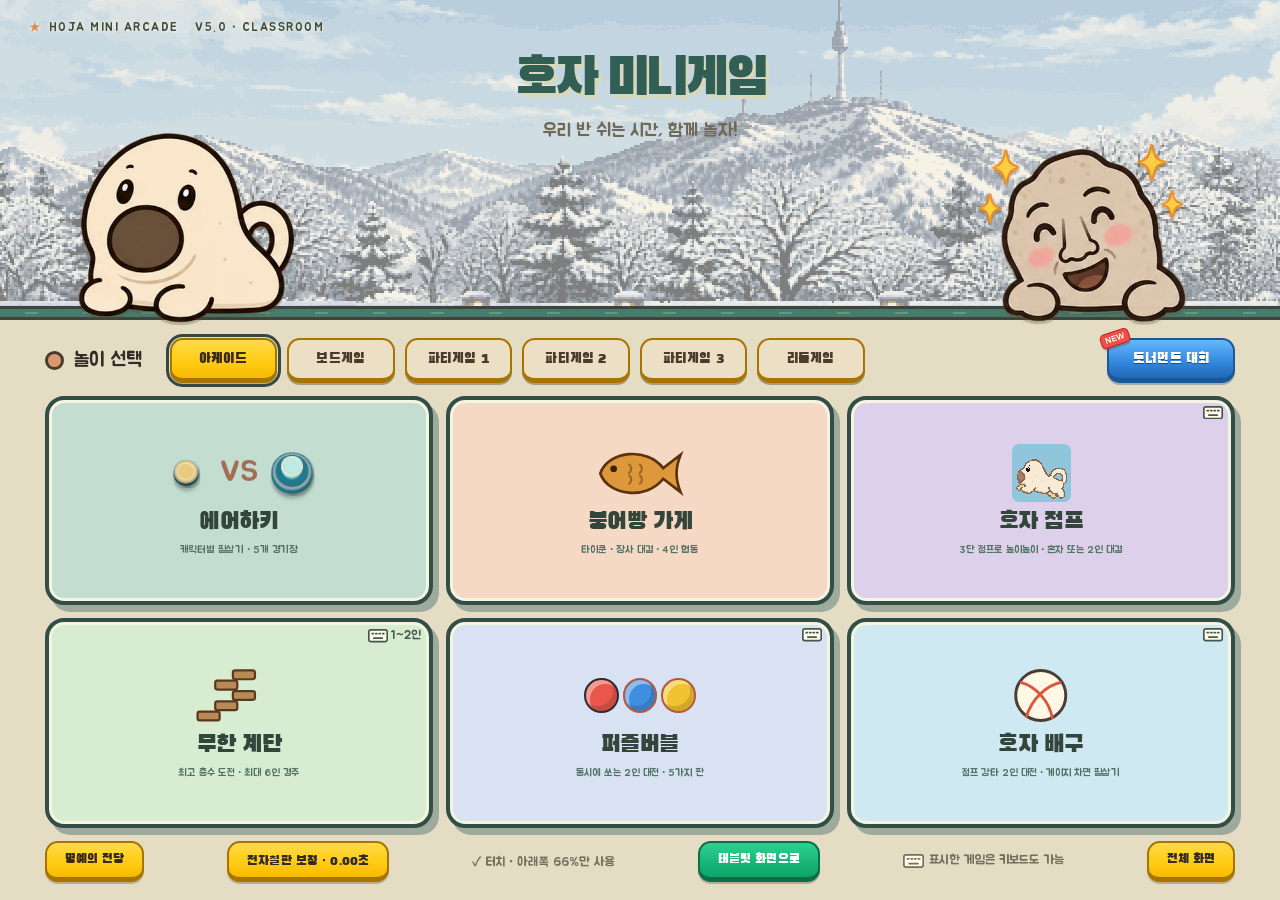
==== index.html @ 38be2bdf "build(hockey): regenerate published page" ====
<!doctype html>
<html lang="ko">
<head>
<meta charset="utf-8">
<meta name="viewport" content="width=device-width,initial-scale=1,maximum-scale=1,user-scalable=no">
<meta name="theme-color" content="#f9f2de">
<link rel="manifest" href="manifest.webmanifest">
<link rel="apple-touch-icon" href="icon-180.png">
<meta name="apple-mobile-web-app-capable" content="yes">
<meta name="mobile-web-app-capable" content="yes">
<meta name="apple-mobile-web-app-title" content="호자 미니게임">
<title>호자 미니게임 V5.0</title>
<style>:root{
  --ink:#342c28;--paper:#f9f2de;--deep:#224b4c;--mint:#c1dfce;--moss:#4d8674;
  --yellow:#f5c365;--coral:#e6a083;--line:#433b33;--shadow:#a9a18c;
  color-scheme:light; font-family:"Malgun Gothic","Apple SD Gothic Neo","Noto Sans KR",system-ui,sans-serif;
}
*{box-sizing:border-box}
html,body{margin:0;width:100%;height:100%;overflow:hidden;background:#efe7d1;color:var(--ink)}
input,select,textarea{font:inherit}
button{font:inherit;cursor:pointer;-webkit-tap-highlight-color:transparent}
button:focus-visible{outline:4px solid #e79d4e;outline-offset:3px}
button:disabled{cursor:default;opacity:.6}
[hidden]{display:none!important}
#app{width:100%;height:100%;height:100dvh;min-height:300px;position:relative;overflow:hidden;isolation:isolate;
 background-color:var(--paper);
 background-image:radial-gradient(circle at 18px 18px,rgba(111,99,78,.055) 1.1px,transparent 1.8px);
 background-size:38px 38px;
}
.screen{width:100%;height:100%;display:flex;flex-direction:column;overflow:hidden}
/* No actionable control may be placed above the 66% bottom interaction zone. */
.display-zone{height:34%;flex:0 0 34%;min-height:0;overflow:hidden;position:relative}
.touch-zone{height:66%;flex:1 1 66%;min-height:0;position:relative;display:flex;flex-direction:column}
.topline{position:absolute;left:2.3%;top:6%;font-weight:900;letter-spacing:.13em;font-size:clamp(11px,.9vw,17px);color:#6b7967}
.topline .star{color:#d88b57;margin-right:6px}
.menu-headline{position:absolute;left:50%;top:15%;transform:translateX(-50%);text-align:center;width:62%;z-index:2}
.menu-headline h1{font-size:clamp(30px,4.1vw,82px);margin:0;letter-spacing:-.07em;line-height:1.3;color:#315f56;text-shadow:3px 4px 0 #d7d8b9;font-weight:1000;white-space:nowrap}
.menu-headline p{font-size:clamp(12px,1.4vw,26px);margin:.35em 0 0;color:#716956;font-weight:800}
.menu-mascot{position:absolute;bottom:-9%;height:80%;width:auto;max-width:25%;object-fit:contain;pointer-events:none;filter:drop-shadow(0 5px 0 #d5c6a5)}
.menu-mascot.left{left:5%}.menu-mascot.right{right:5%}
.ribbon{height:clamp(10px,1.55vh,22px);flex:none;background:#477b6d;border-top:3px solid #3e4539;border-bottom:3px solid #3e4539;position:relative}
.ribbon:before{content:"";position:absolute;inset:3px 0;background:repeating-linear-gradient(90deg,transparent 0 25px,#d5ddbe 25px 38px,transparent 38px 58px);opacity:.25}
.menu-content{flex:1;min-height:0;padding:clamp(8px,2vh,25px) clamp(18px,3.5vw,66px) clamp(12px,2vh,24px);display:flex;flex-direction:column;gap:clamp(8px,1.4vh,20px);background:#e5dcc4}
.menu-title{font-size:clamp(16px,1.55vw,29px);font-weight:950;display:flex;align-items:center;gap:10px;flex:none}
.menu-title:before{content:"";width:clamp(9px,1vw,18px);height:clamp(9px,1vw,18px);border-radius:50%;background:#dc976d;border:3px solid #463c32}
.game-grid{display:grid;grid-template-columns:1.7fr repeat(3,1fr);gap:clamp(10px,1vw,22px);flex:1;min-height:0}
.game-card{border:4px solid var(--line);border-radius:clamp(13px,1.5vw,24px);background:#f8f0d8;box-shadow:5px 6px 0 #c7bca5;min-width:0;min-height:0;display:flex;flex-direction:column;align-items:center;justify-content:center;gap:clamp(5px,1.2vh,16px);padding:clamp(7px,1.6vh,20px);color:#4b4437}
.game-card.main{background:#c3ded0;box-shadow:6px 8px 0 #a3b5a4;transition:transform .15s}
.game-card.main:active{transform:translate(3px,3px);box-shadow:3px 5px 0 #a3b5a4}
.game-icon{font-size:clamp(36px,4vw,77px);line-height:1}
.game-name{font-size:clamp(17px,2vw,38px);font-weight:1000;letter-spacing:-.055em}
.game-desc{font-size:clamp(11px,1.1vw,22px);font-weight:750;text-align:center;color:#527466}
.soon{font-size:clamp(10px,.86vw,16px);font-weight:900;border:2px solid #aaa18b;border-radius:40px;padding:4px 10px;color:#8a826d}
.menu-foot{flex:none;display:flex;align-items:center;justify-content:space-between;gap:16px;font-size:clamp(11px,1vw,18px);font-weight:800;color:#766f5d}
.screen-game{background:#f5edda}
.game-header{background:#f8f0dd;border-bottom:4px solid var(--line);display:grid;grid-template-columns:minmax(0,1fr) minmax(230px, .92fr) minmax(0,1fr);align-items:center;gap:2%;padding:1.8vh 4% 1vh;}
.team{display:flex;align-items:center;gap:clamp(8px,1vw,20px);height:100%;min-width:0}
.team.right{flex-direction:row-reverse}
.avatar-wrap{height:100%;max-height:29vh;aspect-ratio:1;flex:none;display:grid;place-items:center;min-width:0;align-self:end;position:relative;}
.avatar-wrap img{height:100%;max-width:100%;object-fit:contain;filter:drop-shadow(0 3px 0 #bfae95);transition:transform .16s ease}
.team.react .avatar-wrap img{animation:pop .46s ease-in-out 2}
.team.sad .avatar-wrap img{animation:dip .48s ease-in-out 2}
@keyframes pop{0%,100%{transform:translateY(0) scale(1)}45%{transform:translateY(-7%) scale(1.065)}}
@keyframes dip{0%,100%{transform:translateY(0)}50%{transform:translateY(5%)}}
.team-text{display:flex;flex-direction:column;gap:clamp(3px,.5vh,9px);min-width:0}
.team.right .team-text{text-align:right}
.team-label{font-size:clamp(10px,1.2vw,24px);font-weight:950;color:#766b54}
.team-name{font-size:clamp(21px,2.5vw,48px);font-weight:1000;line-height:1.15;letter-spacing:-.06em;white-space:nowrap}
.team.left .team-name{color:#438476}.team.right .team-name{color:#bf735d}
.emotion-note{font-size:clamp(12px,1.2vw,23px);font-weight:950;min-height:1.3em;color:#77695a}
.score-center{align-self:center;display:flex;flex-direction:column;align-items:center;justify-content:center;gap:clamp(3px,.6vh,12px);min-width:0}
.score-caption{font-size:clamp(10px,1vw,19px);font-weight:950;color:#8b7e65;letter-spacing:.12em}
.score-box{display:flex;align-items:center;justify-content:center;gap:clamp(8px,1vw,19px);width:100%}
.score-digit{background:#344943;color:#fff9dd;border:3px solid #342c27;border-radius:clamp(10px,1vw,18px);font-size:clamp(37px,5.2vw,94px);font-weight:1000;line-height:1.2;min-width:1.28em;text-align:center;box-shadow:4px 5px 0 #cabda6;font-variant-numeric:tabular-nums}
.score-divider{font-weight:1000;color:#ad9d84;font-size:clamp(22px,3vw,50px)}
.game-time{font-weight:1000;color:#6a5e50;font-size:clamp(14px,1.8vw,31px);font-variant-numeric:tabular-nums}
.game-time.warning{color:#b85240}
.play-section{background:#d8d8bc;padding:clamp(8px,1.2vh,17px) 0 clamp(8px,1.3vh,18px);gap:clamp(7px,1.2vh,15px)}
.rink-available{flex:1;min-height:0;display:flex;align-items:center;justify-content:center;position:relative;overflow:hidden}
.rink-frame{position:relative;border:clamp(4px,.45vw,8px) solid #392e2a;border-radius:clamp(17px,2vw,38px);box-shadow:0 9px 0 #969577,0 13px 0 #4d5145;overflow:hidden;background:#f2eedc;flex:none}
.rink-frame canvas{width:100%;height:100%;display:block;touch-action:none;user-select:none;-webkit-user-select:none;cursor:crosshair}
.board-overlay{position:absolute;inset:0;pointer-events:none;display:flex;flex-direction:column;align-items:center;justify-content:center;text-align:center;background:rgba(36,50,45,.66);color:#fffbe7;padding:10px}
.overlay-title{font-size:clamp(23px,3.5vw,67px);font-weight:1000;letter-spacing:-.05em;text-shadow:3px 4px 0 #233a32}
.overlay-detail{font-size:clamp(13px,1.65vw,31px);font-weight:850;margin-top:6px}
.bottom-controls{width:100%;flex:none;min-height:clamp(58px,8.4vh,101px);display:flex;align-items:center;justify-content:center;gap:clamp(8px,1vw,20px);padding:0 2.3%;}
.control{min-height:clamp(48px,7.4vh,84px);min-width:clamp(95px,10vw,210px);border:3px solid var(--line);border-radius:clamp(10px,1.1vw,19px);background:#fbf4df;color:#44372f;font-size:clamp(15px,1.4vw,27px);font-weight:1000;box-shadow:3px 4px 0 #b9ae93;padding:0 clamp(10px,1.4vw,28px);white-space:nowrap}
.control:active{transform:translate(2px,3px);box-shadow:1px 1px 0 #b9ae93}
.control.primary{background:#f1c46e}
.control.soft{background:#c4dfd0}
.control.sounds{min-width:clamp(48px,5vw,86px);padding:0 10px}
.tip{text-align:center;position:absolute;bottom:1%;left:50%;transform:translateX(-50%);width:100%;font-size:clamp(9px,.9vw,17px);font-weight:750;color:#827a67;pointer-events:none}
@media (max-width:920px){
 .menu-headline h1{font-size:clamp(24px,4.2vw,46px)}
 .team-name{font-size:clamp(16px,2.3vw,24px)}
 .game-header{grid-template-columns:minmax(0,1fr) minmax(140px,.95fr) minmax(0,1fr);gap:1%;padding-left:2%;padding-right:2%}
 .game-time{font-size:14px}.score-digit{font-size:clamp(27px,4.4vw,45px)}
 .emotion-note{font-size:12px}.team-label{font-size:10px}
 .control{font-size:clamp(12px,1.5vw,16px);min-width:0;padding:0 10px;min-height:44px}
 .game-grid{gap:7px}.game-icon{font-size:clamp(22px,3.5vw,42px)}.game-name{font-size:clamp(14px,1.8vw,20px)}
}
@media(max-width:650px){.menu-foot{display:none}.game-grid{grid-template-columns:repeat(2,1fr);grid-template-rows:repeat(2,1fr)}.game-card{border-width:2px}.game-card.main{grid-row:span 2}.game-card:last-child{display:none}.game-name{font-size:14px}.game-desc{font-size:10px}.menu-mascot{max-width:28%}.team-text .emotion-note{display:none}.score-caption{display:none}.bottom-controls{gap:5px;padding:0 5px}.control{font-size:11px;min-height:40px;border-width:2px;padding:0 5px}.tip{display:none}}
@media (prefers-reduced-motion:reduce){*{animation:none!important;transition:none!important}}

/* V0.2: actual Kenney CC0 button sprites plus custom tabletop and equipment artwork. */
#app{background-color:#efe7d7;background-image:radial-gradient(circle at 80% 10%,#fdf6e5,#e8dfc6 80%)}
.screen-game{background:#f0e8d5}
.game-header{background:linear-gradient(180deg,#fff6e3,#ecdfc4);border-bottom:5px solid #4b3e35}
.score-digit{background:linear-gradient(160deg,#384e47,#1d302f);border:4px solid #8b765d;box-shadow:inset 0 2px 0 #66746b,0 6px 0 #b6a282}
.rally-meter{display:flex;align-items:center;justify-content:center;gap:14px;border:2px solid #8d7960;background:#e6dcc1;border-radius:100px;padding:3px 12px;min-height:29px;font-size:clamp(12px,1.05vw,20px);font-weight:1000;color:#706050}
.rally-meter strong{color:#a94e38;font-size:1.12em;font-variant-numeric:tabular-nums}
.rink-frame{border:clamp(7px,.7vw,12px) solid #3d322c;background:#577c73;box-shadow:inset 0 0 0 5px #988166,0 7px 0 #a59675,0 14px 0 #4e4840,0 17px 18px #3c463c42}
.play-section{background-color:#cbd0b5;background-image:repeating-linear-gradient(0deg,transparent 0 32px,#f1e8cc18 33px 34px)}
.control{background:#ebdfc6 url('[data-uri]') center / 100% 100% no-repeat;border:0;box-shadow:0 3px 0 #a39b86;color:#352c24;text-shadow:0 1px 0 #fffaed}
.control.primary{background:#efc466 url('[data-uri]') center / 100% 100% no-repeat;color:#3b2918}
.control.soft,.control.sounds{background:#96c4aa url('[data-uri]') center / 100% 100% no-repeat;color:#fef7da;text-shadow:0 2px 0 #305344}
.game-card.main{border-color:#334e46;box-shadow:inset 0 0 0 3px #f4f5e1,7px 8px 0 #9eab9c}
.game-icon.hockey-badge{height:clamp(46px,8vw,136px);display:flex;align-items:center;justify-content:center;gap:clamp(4px,.7vw,16px)}
.hockey-badge img{width:auto;height:85%;object-fit:contain;filter:drop-shadow(0 5px 1px #223c3044)}
.hockey-badge span{font-size:clamp(18px,2.3vw,42px);font-weight:1000;color:#a36e54}
.team .avatar-wrap{background:radial-gradient(ellipse at center,#fff7e8 45%,transparent 70%)}
@media(max-height:650px){.rally-meter{padding:0 8px;min-height:22px;font-size:11px}.score-caption{display:none}.game-header{padding-top:3px;padding-bottom:2px}}

/* HOJA AIR HOCKEY V0.3 — seven-character touch picker. */
.choice-header{background:linear-gradient(180deg,#fff7e6,#e6e0cb);display:grid;grid-template-columns:1fr .8fr 1fr;gap:1%;padding:12px 3% 4px;border-bottom:5px solid #48382e}
.choice-preview{display:flex;align-items:center;gap:clamp(8px,1.6vw,28px);min-width:0;height:100%;}
.choice-preview-right{justify-content:flex-end;text-align:right}
.choice-preview img{height:min(95%,29vh);max-width:48%;object-fit:contain;filter:drop-shadow(3px 5px 0 #c5b6a0)}
.choice-preview div{display:flex;flex-direction:column;min-width:0;gap:6px}
.choice-preview small{font-size:clamp(10px,1.12vw,21px);font-weight:900;color:#766b59}
.choice-preview strong{font-size:clamp(21px,2.8vw,55px);line-height:1.2;white-space:nowrap;letter-spacing:-.045em;color:#3c7768}
.choice-preview-right strong{color:#b66d58}
.choice-versus{display:flex;flex-direction:column;align-items:center;justify-content:center;gap:4px;text-align:center}
.choice-versus span{font-size:clamp(10px,1vw,19px);letter-spacing:.13em;font-weight:900;color:#86755d}
.choice-versus b{font-weight:1000;font-size:clamp(43px,5.6vw,110px);color:#c77b55;text-shadow:5px 6px 0 #e4cc9c;line-height:1}
.choice-versus small{font-size:clamp(12px,1.35vw,26px);font-weight:950}
.choice-body{padding:clamp(6px,1vh,15px) 2.5% clamp(8px,1vh,18px);gap:clamp(5px,.65vh,11px);background:#e7dfc9}
.choice-team-label{flex:0 0 auto;font-size:clamp(13px,1.4vw,29px);font-weight:1000;line-height:1.2}
.choice-team-label.green{color:#317e69}.choice-team-label.coral{color:#b4674e}
.choice-grid{flex:1;min-height:0;display:grid;grid-template-columns:repeat(7,minmax(0,1fr));gap:clamp(5px,.7vw,15px)}
.character-card{display:flex;flex-direction:column;align-items:center;justify-content:space-around;min-width:0;min-height:0;border:3px solid #8c8678;border-radius:clamp(7px,1vw,19px);background:#f9f2df;color:#463b32;box-shadow:2px 3px 0 #c5b9a0;padding:2px 2px 5px;overflow:hidden;transition:background .08s,border-color .08s}
.character-card img{display:block;height:calc(100% - clamp(23px,2.4vw,42px));max-width:100%;object-fit:contain;filter:drop-shadow(0 2px 0 #c3b7a1)}
.character-card span{font-size:clamp(10px,1.08vw,21px);font-weight:1000;white-space:nowrap;line-height:1.4}
.character-card.selected{background:#cce7cf;border:5px solid #2f8168;box-shadow:0 0 0 2px #fff7da inset}
#choiceRight .character-card.selected{background:#f8d2b8;border-color:#bc7154}
.character-card:active{transform:translate(2px,2px)}
.choice-actions{flex:0 0 auto;display:flex;justify-content:center;gap:clamp(16px,4vw,70px);height:clamp(50px,7.4vh,95px)}
.choice-actions .control{min-width:clamp(160px,24vw,420px)}
/* Webtoon cut: rough comic panels retain exact original character illustrations. */
#gameScreen{position:relative;isolation:isolate}
.cannon-cut{position:absolute;inset:0;pointer-events:none;z-index:20;display:flex;flex-direction:column;overflow:hidden}
.cannon-cut:before{content:"";position:absolute;inset:0;background:repeating-conic-gradient(from 1deg at 50% 56%,rgba(63,39,23,.2) 0deg,rgba(63,39,23,.2) 2deg,transparent 2deg,transparent 15deg);opacity:.32;animation:comicPulse .18s linear infinite;}
.comic-panels{height:35%;display:flex;gap:1.2%;padding:6px 2.6% 4px;z-index:2}
.comic-panel{position:relative;flex:1;min-width:0;overflow:hidden;border:clamp(5px,.6vw,11px) solid #251f1c;background:repeating-linear-gradient(-18deg,#f3dfaa 0 13px,#ead2a1 14px 16px,#f3dfaa 17px 29px);box-shadow:7px 8px 0 #362a22;clip-path:polygon(0 3%,98% 0,100% 95%,1% 100%);transform:rotate(-1.1deg)}
.comic-panel.defender{background:repeating-linear-gradient(22deg,#e8d6b8 0 13px,#ceb7a4 14px 16px,#e8d6b8 17px 29px);transform:rotate(1.1deg)}
.comic-panel img{position:absolute;width:50%;height:110%;object-fit:contain;bottom:-16%;left:8%;filter:drop-shadow(4px 4px 0 #211a1c)}
.comic-panel.defender img{left:auto;right:4%;transform:scaleX(-1)}
.comic-scratch{position:absolute;inset:0;background:repeating-conic-gradient(from 120deg at 22% 80%,transparent 0deg,transparent 7deg,#30252116 8deg,#30252116 11deg,transparent 12deg,transparent 17deg)}
.comic-bubble{position:absolute;right:6%;top:12%;border:4px solid #241c1b;background:#fff9db;box-shadow:5px 5px 0 #241c1b;font-size:clamp(13px,1.75vw,37px);font-weight:1000;padding:5px 13px;transform:rotate(-4deg)}
.comic-panel.defender .comic-bubble{right:auto;left:6%;transform:rotate(3deg)}
.comic-caption{position:absolute;z-index:3;top:35%;left:50%;width:max-content;max-width:85%;transform:translate(-50%,-5%) rotate(-5deg);display:flex;align-items:center;flex-direction:column;gap:0;color:#fff3c8;text-align:center;text-shadow:5px 7px 0 #30201e,-4px -2px 0 #30201e,4px 0 0 #30201e;animation:captionWobble .2s ease-in-out infinite alternate}
.comic-top{font-size:clamp(12px,1.5vw,28px);letter-spacing:.14em;font-weight:1000;color:#ffe77d}
.comic-caption strong{font-size:clamp(52px,7vw,155px);line-height:1.15;font-weight:1000;letter-spacing:-.08em;-webkit-text-stroke:clamp(2px,.35vw,8px) #3c2520;paint-order:stroke fill}
.comic-small{background:#241f1c;color:#ffeac0;text-shadow:none;border:3px solid #ffe9a1;transform:rotate(3deg);padding:6px 15px;font-size:clamp(12px,1.8vw,30px);font-weight:1000}
.cannon-cut.burst:before{opacity:.55;animation-duration:.09s}
.cannon-cut.burst .comic-caption{transform:translate(-50%,-5%) rotate(3deg) scale(1.16)}
.rink-frame.guard-break{animation:guardShake .3s linear}
@keyframes guardShake{0%,100%{transform:translateX(0)}20%{transform:translateX(-5px)}40%{transform:translateX(5px)}60%{transform:translateX(-3px)}80%{transform:translateX(3px)}}
@keyframes captionWobble{from{rotate:-1deg}to{rotate:1deg}}
@keyframes comicPulse{from{transform:scale(1)}to{transform:scale(1.012)}}
@media(max-height:700px){.character-card span{font-size:12px}.choice-grid{gap:5px}.choice-actions{height:48px}.choice-team-label{font-size:14px}.comic-panels{height:34%}.comic-caption{top:38%}}
@media(max-width:750px){.choice-grid{gap:3px}.character-card{border-width:2px}.character-card span{font-size:9px}.choice-preview strong{font-size:18px}.comic-bubble{font-size:12px}.comic-panel img{width:70%}}
@media(prefers-reduced-motion:reduce){.cannon-cut:before,.comic-caption,.rink-frame.guard-break{animation:none}}

/* V0.4 - selection UI. 34% view-only large portraits, bottom 66% is touch area. */
.select-screen{background:#e9e2cf;color:#2f3130}
.select-showcase{height:34%;flex-basis:34%;display:grid;grid-template-columns:1fr clamp(108px,16vw,310px) 1fr;gap:0;background:#162f37;isolation:isolate;border-bottom:5px solid #293638}
.showcase-side{position:relative;min-width:0;overflow:hidden;display:flex;align-items:flex-end}
.showcase-one{background:linear-gradient(125deg,#a9d7d2,#5b9e9e 55%,#215d67)}
.showcase-two{background:linear-gradient(235deg,#efc3ac,#d78b77 60%,#814d53)}
.showcase-side:before{content:"";position:absolute;inset:-30%;background:repeating-linear-gradient(140deg,transparent 0 12px,rgba(255,255,255,.10) 13px,transparent 15px 39px);transform:rotate(-4deg);pointer-events:none}
.showcase-side img{position:absolute;height:116%;width:65%;left:23%;bottom:-20%;object-fit:contain;filter:drop-shadow(6px 5px 0 rgba(35,49,46,.37));transition:transform .2s ease,opacity .2s ease}
.showcase-two img{left:auto;right:21%;transform:scaleX(-1)}
.showcase-side.portrait-pop img{animation:portraitPunch .29s ease-out}
.showcase-two.portrait-pop img{animation:portraitPunchRight .29s ease-out}
@keyframes portraitPunch{0%{transform:scale(.88);opacity:.6}85%{transform:scale(1.07)}100%{transform:scale(1)}}
@keyframes portraitPunchRight{0%{transform:scaleX(-1) scale(.88);opacity:.6}85%{transform:scaleX(-1) scale(1.07)}100%{transform:scaleX(-1)}}
.showcase-number{position:absolute;top:7%;left:4%;z-index:2;font-size:clamp(20px,2.7vw,53px);font-weight:1000;color:#fff9e7;text-shadow:3px 3px #224c57;display:flex;align-items:baseline;gap:9px}
.showcase-number small{font-size:.27em;letter-spacing:.06em}
.showcase-two .showcase-number{left:auto;right:4%;text-shadow:3px 3px #773d44}
.showcase-name{position:absolute;bottom:7%;left:3%;z-index:2;display:flex;flex-direction:column;line-height:1.05;max-width:92%;filter:drop-shadow(0 2px 1px #263d3a)}
.showcase-name small{font-size:clamp(10px,.83vw,16px);color:#f4f1de;font-weight:900;letter-spacing:.1em}
.showcase-name strong{font-size:clamp(26px,3.7vw,74px);font-weight:1000;color:#fff9dc;letter-spacing:-.055em;white-space:nowrap;-webkit-text-stroke:clamp(1px,.12vw,2px) #24494f;paint-order:stroke fill}
.showcase-two .showcase-name{left:auto;right:3%;align-items:flex-end}
.showcase-two .showcase-name strong{-webkit-text-stroke:clamp(1px,.12vw,2px) #7c4243}
.showcase-vs{background:#202f37;display:flex;flex-direction:column;align-items:center;justify-content:center;z-index:1;position:relative;overflow:hidden}
.showcase-vs:before{content:"";position:absolute;inset:0;transform:skewX(-15deg);border-left:5px solid #efc57b;border-right:5px solid #efc57b;background:radial-gradient(circle,#55656a,#1f333a 75%)}
.showcase-vs>*{z-index:1}
.showcase-vs small{font-size:clamp(8px,.85vw,15px);color:#d1c5ae;font-weight:900;letter-spacing:.1em}
.showcase-vs b{font-size:clamp(53px,6.1vw,125px);line-height:.98;font-weight:1000;color:#ffda8a;text-shadow:5px 5px 0 #9d4f37,-3px -3px 0 #3d2421;font-style:italic}
.showcase-vs em{font-size:clamp(9px,1.15vw,21px);color:#f6e4c3;font-weight:800;font-style:normal}
.selection-controls{padding:clamp(6px,1.3vh,13px) clamp(10px,2vw,32px);gap:clamp(6px,1vh,12px);background:linear-gradient(180deg,#e7dfcc,#e1d8c4)}
.selection-rosters{flex:1 1 54%;min-height:0;display:grid;grid-template-columns:1fr 1fr;gap:clamp(11px,1.7vw,26px)}
.selection-roster{min-width:0;min-height:0;display:flex;flex-direction:column;gap:5px;padding:clamp(5px,.5vw,10px);border:2px solid #6c837a;border-radius:10px;background:#f7f1e2;box-shadow:0 4px 0 #bcb4a3}
.roster-two{border-color:#af8279}
.roster-label{font-weight:1000;font-size:clamp(13px,1.23vw,24px);line-height:1.15;flex:none;display:flex;align-items:center;gap:9px;color:#3b6e68}
.roster-two .roster-label{color:#a55f55}
.roster-label b{background:#337c7c;color:white;padding:3px 9px;border-radius:5px}
.roster-two .roster-label b{background:#b26862}
.roster-label span{font-size:.65em;opacity:.68;margin-left:auto}
.compact-roster{display:grid;grid-template-columns:repeat(4,minmax(0,1fr));grid-template-rows:repeat(2,minmax(0,1fr));gap:clamp(4px,.6vw,11px);flex:1;min-height:0}
.compact-roster .character-card{border:2px solid #a8a69b;border-radius:8px;box-shadow:none;padding:0 2px 2px;background:#f0ead9;touch-action:manipulation}
.compact-roster .character-card img{height:calc(100% - clamp(16px,1.9vw,29px));max-width:100%}
.compact-roster .character-card span{font-size:clamp(9px,.84vw,16px);line-height:1.08;white-space:normal;letter-spacing:-.04em}
.compact-roster .character-card.selected{border:clamp(3px,.36vw,7px) solid #168e89;background:#d5f4ef;box-shadow:inset 0 0 0 1px white}
.roster-two .compact-roster .character-card.selected{border-color:#d65a56;background:#ffe1d1}
.stage-picker{flex:0 0 26%;min-height:0;display:flex;flex-direction:column;gap:4px}
.stage-heading{display:flex;justify-content:space-between;align-items:center;gap:16px;flex:none;min-height:24px;font-size:clamp(12px,1.05vw,20px)}
.stage-heading strong{font-weight:1000;color:#3a4546}.stage-heading span{font-size:.82em;color:#716a5e}
.stage-heading small{font-size:clamp(10px,.87vw,16px);color:#586d64;font-weight:750;text-align:right}
.stage-list{display:grid;grid-template-columns:repeat(5,minmax(0,1fr));gap:clamp(5px,.85vw,16px);flex:1;min-height:0}
.stage-card{display:flex;flex-direction:column;justify-content:center;align-items:center;gap:2px;min-width:0;min-height:0;background:#faf4e5;border:2px solid #a9a297;border-radius:9px;padding:4px 6px;color:#4b423b;box-shadow:0 3px 0 #b2a593;touch-action:manipulation}
.stage-card.selected{background:#fcdf9e;border:clamp(3px,.28vw,5px) solid #bc793b;box-shadow:0 0 0 2px #fff8e8 inset,0 3px 0 #b2a593}
.stage-card .stage-icon{height:65%;width:min(96%,140px);max-height:72px;display:grid;place-items:center;border-radius:7px;background:#315d67;position:relative;overflow:hidden;}
.stage-card .stage-icon:before{content:"";position:absolute;width:100%;top:50%;border-top:1px dashed #acd5d8;opacity:.65}
.stage-card .stage-icon .figure{font-size:clamp(13px,1.7vw,31px);color:#ffe2a0;text-shadow:0 2px 3px #162f33;z-index:1;letter-spacing:3px}
.stage-card .stage-title{font-size:clamp(10px,1.03vw,19px);font-weight:1000;line-height:1.1;white-space:nowrap}
.select-actions{flex:0 0 12%;display:flex;align-items:center;justify-content:space-between;gap:clamp(8px,1vw,20px);min-height:0}
.select-actions .control{height:100%;min-height:0;font-size:clamp(13px,1.25vw,23px)}
.select-back{min-width:clamp(112px,12vw,230px)}
.select-start{min-width:clamp(170px,26vw,430px);background:#e9a957!important;border-radius:11px;box-shadow:0 5px 0 #a65c34!important;font-size:clamp(17px,1.8vw,35px)!important}
.selection-hint{text-align:center;font-size:clamp(10px,.98vw,18px);color:#777164;font-weight:750}
.versus-intro{position:absolute;inset:0;z-index:50;display:flex;align-items:center;overflow:hidden;background:#192b34;isolation:isolate;}
.intro-speedlines{position:absolute;inset:-25%;background:repeating-conic-gradient(from 0deg at 50% 50%,#1e3341 0 6deg,#243b46 6deg 13deg,#1b2b34 14deg 20deg);animation:introLines .5s linear infinite}
.intro-rival{position:absolute;top:13%;width:50%;height:76%;border:clamp(6px,.85vw,15px) solid #171a1d;box-shadow:6px 9px 0 #101c22;overflow:hidden;display:flex;align-items:center;}
.rival-one{left:-2%;background:repeating-linear-gradient(-17deg,#cce7dd 0 22px,#afd5ce 22px 27px);clip-path:polygon(0 2%,95% 0,100% 92%,4% 100%);transform:rotate(-2deg)}
.rival-two{right:-2%;background:repeating-linear-gradient(18deg,#f4d3bd 0 22px,#e9b4a4 22px 27px);clip-path:polygon(5% 0,100% 3%,96% 100%,0 90%);transform:rotate(2deg)}
.intro-rival img{height:107%;width:64%;object-fit:contain;position:absolute;bottom:-10%;left:5%;filter:drop-shadow(8px 5px 1px #242c2a83)}
.rival-two img{left:auto;right:4%;transform:scaleX(-1)}
.intro-text{position:absolute;left:31%;right:2%;top:11%;background:#fff8e1;border:5px solid #222024;padding:clamp(8px,1.7vw,24px);box-shadow:7px 8px 0 #272323;transform:rotate(-6deg);min-width:0;display:flex;flex-direction:column;gap:7px}
.rival-two .intro-text{left:2%;right:31%;transform:rotate(5deg)}
.intro-text small{font-size:clamp(14px,1.5vw,28px);font-weight:1000;color:#5a6766}
.intro-text strong{font-size:clamp(21px,2.25vw,43px);font-weight:1000;line-height:1.2;color:#1e3033;word-break:keep-all}
.intro-center{position:absolute;top:38%;left:50%;transform:translate(-50%,-50%) rotate(-7deg);z-index:4;font-size:clamp(70px,10vw,210px);font-weight:1000;color:#ffdc71;text-shadow:8px 10px 0 #251b1b,-5px -5px 0 #b94e3a;animation:vsThrob .44s ease-in-out infinite alternate}
.intro-skip{position:absolute;bottom:3%;right:3%;font-weight:950;padding:12px 22px;border:3px solid #fff5d2;border-radius:12px;color:#fff8e4;background:#2c434c;font-size:clamp(15px,1.35vw,25px);z-index:10}
.versus-intro.depart .rival-one{animation:slideOne .72s cubic-bezier(.7,0,.9,1) forwards}
.versus-intro.depart .rival-two{animation:slideTwo .76s cubic-bezier(.7,0,.9,1) forwards}
.versus-intro.depart .intro-center{animation:vsFly .6s ease-in forwards}
.versus-intro.depart .intro-speedlines{animation:linesFly .6s ease-in forwards}
@keyframes slideOne{to{translate:-130% -12%;rotate:-13deg;opacity:0}}
@keyframes slideTwo{to{translate:130% 12%;rotate:14deg;opacity:0}}
@keyframes vsFly{to{transform:translate(-50%,-50%) rotate(23deg) scale(3);opacity:0}}
@keyframes linesFly{to{transform:scale(2.5);opacity:0}}
@keyframes introLines{to{rotate:17deg}}
@keyframes vsThrob{to{scale:1.075}}
@media(max-height:620px){.showcase-name strong{font-size:clamp(21px,3vw,49px)}.stage-heading{min-height:18px}.stage-card{gap:0;padding:2px}.stage-card .stage-icon{max-height:44px}.selection-controls{gap:3px}.selection-roster{gap:3px}.roster-label{font-size:13px}}
@media(max-width:900px){.selection-hint{display:none}.select-actions .control{min-width:0;flex:1}.stage-heading small{display:none}.showcase-vs em{display:none}}
@media(prefers-reduced-motion:reduce){.intro-speedlines,.intro-center{animation:none}.versus-intro.depart .rival-one{transform:translateX(-130%)}.versus-intro.depart .rival-two{transform:translateX(130%)}}
/* Individual comic elements depart with their own trajectories. */
.versus-intro.depart .rival-one img{animation:portraitExitL .61s cubic-bezier(.6,0,1,1) forwards}
.versus-intro.depart .rival-two img{animation:portraitExitR .61s cubic-bezier(.6,0,1,1) forwards}
.versus-intro.depart .rival-one .intro-text{animation:bubbleExitL .43s ease-in forwards}
.versus-intro.depart .rival-two .intro-text{animation:bubbleExitR .43s ease-in forwards}
@keyframes portraitExitL{to{transform:translate(-30%,-9%) rotate(-9deg) scale(1.14);opacity:0}}
@keyframes portraitExitR{to{transform:translate(30%,9%) scaleX(-1) rotate(9deg) scale(1.14);opacity:0}}
@keyframes bubbleExitL{to{transform:translate(45%,-100%) rotate(17deg) scale(.75);opacity:0}}
@keyframes bubbleExitR{to{transform:translate(-45%,-100%) rotate(-17deg) scale(.75);opacity:0}}

/* V0.5: seven portraits on ONE row per player, larger upper portraits, text-only stages. */
.select-screen{position:relative;isolation:isolate}
.select-showcase{height:55%;flex:0 0 55%;grid-template-columns:minmax(0,1fr) clamp(100px,12vw,240px) minmax(0,1fr);border-bottom-width:4px}
.select-showcase .showcase-side img{height:125%;width:76%;left:14%;bottom:-18%;object-fit:contain}
.select-showcase .showcase-two img{left:auto;right:6%;transform:scaleX(-1)}
.select-showcase .showcase-name strong{font-size:clamp(28px,3.15vw,58px)}
.selection-controls{height:45%;flex:1 1 45%;gap:clamp(4px,.65vh,9px);padding:clamp(6px,.9vh,10px) clamp(12px,2vw,34px);justify-content:space-between}
.selection-rosters{flex:0 0 41%;grid-template-columns:minmax(0,1fr) minmax(0,1fr);gap:clamp(9px,1.2vw,22px)}
.selection-roster{padding:clamp(3px,.4vw,8px);gap:clamp(2px,.3vh,5px)}
.roster-label{font-size:clamp(12px,1.05vw,21px);gap:7px}
.roster-label span{font-size:.63em}
.compact-roster{display:grid;grid-template-columns:repeat(7,minmax(0,1fr));grid-template-rows:minmax(0,1fr);gap:clamp(2px,.34vw,7px);min-height:0}
.compact-roster .character-card{min-height:0;border-width:2px;border-radius:6px;padding:1px;gap:0;justify-content:space-between}
.compact-roster .character-card img{height:calc(100% - clamp(13px,1.15vw,19px));max-width:100%;object-fit:contain}
.compact-roster .character-card span{font-size:clamp(7px,.68vw,13px);letter-spacing:-.07em;white-space:nowrap;max-width:100%;overflow:hidden;text-overflow:clip;line-height:1.1;padding:2px 0}
.compact-roster .character-card.selected{border-width:3px}
.stage-picker{flex:0 0 26%;gap:clamp(2px,.3vh,6px)}
.stage-heading{min-height:clamp(18px,2.25vh,29px)}
.stage-list{gap:clamp(5px,.8vw,15px)}
.stage-card{padding:4px 8px;border-radius:10px;box-shadow:0 3px 0 #b2a593}
.stage-card .stage-title{font-size:clamp(14px,1.4vw,25px);line-height:1.15}
.select-actions{flex:0 0 21%;position:relative}
.select-actions .control{font-size:clamp(13px,1.15vw,22px)}
.select-start{font-size:clamp(19px,1.75vw,32px)!important}
/* Speak on the EXISTING character-selection screen, no separate full-screen cut. */
.showcase-taunt{position:absolute;z-index:10;top:18%;right:2%;width:56%;padding:clamp(10px,1.3vw,24px);background:#fff7e4;color:#2f2b29;border:clamp(3px,.37vw,7px) solid #25292a;border-radius:10px 18px 14px 14px;box-shadow:7px 9px 0 rgba(27,35,34,.7);transform:rotate(-5deg);display:flex;flex-direction:column;gap:clamp(5px,.65vh,10px);pointer-events:none;animation:tauntPop .28s cubic-bezier(.16,1.5,.35,1) backwards}
.showcase-taunt:after{content:'';position:absolute;left:11%;bottom:-27px;border:14px solid transparent;border-top:18px solid #25292a;transform:rotate(-18deg)}
.showcase-taunt .taunt-speaker{font-size:clamp(12px,1.05vw,22px);color:#627975;font-weight:950}
.showcase-taunt strong{font-size:clamp(18px,2vw,40px);line-height:1.22;word-break:keep-all;overflow-wrap:anywhere;font-weight:1000}
.showcase-taunt.taunt-two{left:2%;right:auto;transform:rotate(5deg);border-radius:18px 10px 14px 14px;animation-name:tauntPopRight}
.showcase-taunt.taunt-two:after{left:auto;right:11%;transform:rotate(20deg)}
@keyframes tauntPop{from{transform:rotate(-12deg) translateY(15px) scale(.7);opacity:0}to{transform:rotate(-5deg) translateY(0) scale(1);opacity:1}}
@keyframes tauntPopRight{from{transform:rotate(12deg) translateY(15px) scale(.7);opacity:0}to{transform:rotate(5deg) translateY(0) scale(1);opacity:1}}
#choiceScreen.intro-active{position:absolute;inset:0;z-index:20;box-shadow:0 0 0 200vmax #1d2b32}
#choiceScreen.intro-active .selection-controls{pointer-events:none}
#choiceScreen.intro-active .showcase-vs b{animation:vsThrob .4s alternate infinite}
#choiceScreen.intro-active .select-start{filter:brightness(.9)}
#choiceScreen .intro-skip{position:absolute;z-index:30;right:2%;bottom:1.4%;background:#273c47;color:#fff7e7;border:3px solid #ffefc4;border-radius:10px;font-size:clamp(12px,1.1vw,19px);padding:clamp(10px,1vh,16px) clamp(12px,1vw,22px);min-height:44px;touch-action:manipulation}
#choiceScreen.depart .showcase-one{animation:flyChoiceLeft .84s ease-in forwards}
#choiceScreen.depart .showcase-two{animation:flyChoiceRight .86s ease-in forwards}
#choiceScreen.depart .showcase-vs{animation:flyVS .65s ease-in forwards}
#choiceScreen.depart .showcase-one img{animation:flyPortraitLeft .66s ease-in forwards}
#choiceScreen.depart .showcase-two img{animation:flyPortraitRight .71s ease-in forwards}
#choiceScreen.depart .taunt-one{animation:flyBubbleLeft .57s ease-in forwards}
#choiceScreen.depart .taunt-two{animation:flyBubbleRight .57s ease-in forwards}
#choiceScreen.depart .roster-one{animation:flyChoiceLeft .67s ease-in forwards}
#choiceScreen.depart .roster-two{animation:flyChoiceRight .72s ease-in forwards}
#choiceScreen.depart .stage-heading{animation:flyTop .5s ease-in forwards}
#choiceScreen.depart .stage-card:nth-child(odd){animation:flyChoiceLeft .65s ease-in forwards}
#choiceScreen.depart .stage-card:nth-child(even){animation:flyChoiceRight .68s ease-in forwards}
#choiceScreen.depart .select-actions{animation:flyBottom .63s ease-in forwards}
#choiceScreen.depart .selection-controls{animation:fadeSelection .85s ease-in forwards}
#choiceScreen.depart .intro-skip{display:none}
@keyframes flyChoiceLeft{to{transform:translateX(-145%) rotate(-8deg);opacity:0}}
@keyframes flyChoiceRight{to{transform:translateX(145%) rotate(8deg);opacity:0}}
@keyframes flyPortraitLeft{to{transform:translateX(-40%) rotate(-12deg) scale(1.15);opacity:0}}
@keyframes flyPortraitRight{to{transform:translateX(40%) rotate(12deg) scaleX(-1) scale(1.15);opacity:0}}
@keyframes flyVS{to{transform:scale(2.8) rotate(18deg);opacity:0}}
@keyframes flyBubbleLeft{to{transform:translate(-165%,-55%) rotate(-25deg) scale(.75);opacity:0}}
@keyframes flyBubbleRight{to{transform:translate(165%,-55%) rotate(25deg) scale(.75);opacity:0}}
@keyframes flyTop{to{transform:translateY(-150%);opacity:0}}
@keyframes flyBottom{to{transform:translateY(170%);opacity:0}}
@keyframes fadeSelection{35%{background:rgba(226,216,196,1)}100%{background:rgba(226,216,196,0)}}
@media(max-height:680px){.select-showcase{height:51%;flex-basis:51%}.selection-controls{height:49%;flex-basis:49%}.selection-rosters{flex-basis:43%}.select-actions{flex-basis:20%}.stage-picker{flex-basis:24%}.roster-label span{display:none}}
@media(max-width:1050px){.showcase-taunt{width:61%}.showcase-taunt strong{font-size:clamp(15px,2vw,25px)}.showcase-name strong{font-size:30px!important}.compact-roster .character-card span{font-size:clamp(7px,.8vw,11px)}}
@media(prefers-reduced-motion:reduce){#choiceScreen.depart *{animation-duration:.01ms!important}}
/* Reveal the prepared rink THROUGH flying elements instead of sliding one screenshot. */
#choiceScreen.depart{background:transparent;box-shadow:none}
#choiceScreen.depart .select-showcase{background:transparent;border-color:transparent}

/* V0.8: touch-only classroom build. */
@font-face{font-family:"HojaBody";src:url([data-uri]) format("woff2");font-display:swap}
@font-face{font-family:"HojaTitle";src:url([data-uri]) format("woff2");font-display:swap}@font-face{font-family:"HojaBody";src:url([data-uri]) format("woff2");unicode-range:U+00B7,U+00D7,U+2014,U+2026,U+203A,U+2190-2193,U+2212,U+2460-2463,U+2580,U+2584,U+2588,U+25B6,U+25BC,U+2605,U+2606,U+266A,U+2713;font-display:swap}@font-face{font-family:"HojaTitle";src:url([data-uri]) format("woff2");unicode-range:U+00B7,U+00D7,U+2014,U+2026,U+203A,U+2190-2193,U+2212,U+2460-2463,U+2580,U+2584,U+2588,U+25B6,U+25BC,U+2605,U+2606,U+266A,U+2713;font-display:swap}@font-face{font-family:"HojaBody";src:url([data-uri]) format("woff2");unicode-range:U+2694;font-display:swap}@font-face{font-family:"HojaTitle";src:url([data-uri]) format("woff2");unicode-range:U+2694;font-display:swap}@font-face{font-family:"HojaBody";src:url([data-uri]) format("woff2");unicode-range:U+21BA,U+21BB;font-display:swap}@font-face{font-family:"HojaTitle";src:url([data-uri]) format("woff2");unicode-range:U+21BA,U+21BB;font-display:swap}
:root{font-family:"HojaBody","Malgun Gothic","Apple SD Gothic Neo","Noto Sans KR",system-ui,sans-serif;font-synthesis:none}
html,body{touch-action:none;overscroll-behavior:none;user-select:none;-webkit-user-select:none;-webkit-touch-callout:none}
img{-webkit-user-drag:none;pointer-events:none}
button{touch-action:manipulation}
.score-digit,.menu-headline h1,.overlay-title,.comic-caption strong,.showcase-vs b,.select-start,.goal-text{font-family:"HojaTitle","HojaBody",sans-serif;font-weight:400}
.team-name,.game-name,.showcase-name strong{font-family:"HojaTitle","HojaBody",sans-serif;font-weight:400;letter-spacing:-.02em}

/* In-match screen: rink takes everything below the reserved upper band. */
.play-section{padding:clamp(5px,.8vh,10px) 0 0;gap:0;touch-action:none}
.rink-available{touch-action:none}
.rink-frame{border:0;border-radius:clamp(14px,1.6vw,30px);box-shadow:0 5px 0 #6d7560,0 8px 14px #2c352e55}
.rink-frame canvas{cursor:default}

.match-strip{flex:none;height:clamp(44px,6.2vh,74px);display:grid;grid-template-columns:minmax(0,1fr) auto minmax(0,1fr);align-items:center;gap:clamp(10px,1.5vw,28px);padding:0 2%;touch-action:none}
.gauge{--fill:0%;position:relative;height:66%;border-radius:100px;background:#39443fcc;border:3px solid #3a3129;overflow:hidden;display:flex;align-items:center;padding:0 clamp(10px,1vw,20px);color:#fff;font-size:clamp(13px,1.15vw,22px);min-width:0}
.gauge i{position:absolute;inset:0;width:var(--fill);transition:width .16s ease-out;background:linear-gradient(90deg,#2f9c8c,#6fe2cc)}
.gauge.two{justify-content:flex-end}
.gauge.two i{left:auto;right:0;background:linear-gradient(270deg,#e0694f,#ffb092)}
.gauge span{position:relative;white-space:nowrap;text-shadow:0 2px 0 #1e2a26aa,0 0 5px #1e2a2699}
.gauge.full{border-color:#ffd25a;animation:gaugeFull .5s ease-in-out infinite alternate}
.gauge.full i{background:linear-gradient(90deg,#ffc53f,#fff0a3)}
.gauge.full span{color:#3b2a10;text-shadow:none}
@keyframes gaugeFull{from{box-shadow:0 0 0 0 #ffd25a}to{box-shadow:0 0 0 6px #ffd25a88}}
.hold-pause{position:relative;overflow:hidden;height:72%;min-width:clamp(120px,11vw,210px);padding:0 clamp(10px,1vw,20px);border:3px solid #3a3129;border-radius:100px;background:#f3ead2;color:#5c5243;font:inherit;font-size:clamp(12px,.95vw,18px);white-space:nowrap;isolation:isolate}
.hold-pause:before{content:"";position:absolute;inset:0;z-index:-1;background:#f1c46e;transform:scaleX(0);transform-origin:left}
.hold-pause.holding:before{transform:scaleX(1);transition:transform .65s linear}
.hold-pause.tapstart{background:#f1c46e;color:#3b2918;font-size:clamp(14px,1.15vw,22px)}

.board-overlay{background:rgba(32,46,42,.72);gap:clamp(6px,1.2vh,14px)}
.overlay-actions{display:flex;gap:clamp(8px,1vw,20px);margin-top:clamp(6px,1.4vh,18px);pointer-events:auto;flex-wrap:wrap;justify-content:center}
.control.big{min-height:clamp(58px,10vh,112px);min-width:clamp(120px,14vw,270px);font-size:clamp(16px,1.6vw,31px)}
.overlay-detail{font-weight:400}

.goal-banner{position:absolute;top:50%;left:50%;transform:translate(-50%,-50%);display:flex;align-items:center;gap:clamp(8px,1.2vw,26px);pointer-events:none;padding:clamp(6px,1vh,14px) clamp(22px,3vw,60px);background:#fff8e6f2;border:clamp(4px,.4vw,8px) solid #2d2622;border-radius:clamp(16px,1.6vw,30px);box-shadow:8px 10px 0 #2d262288;z-index:3}
.goal-banner{width:max-content;max-width:92%;box-sizing:border-box;gap:clamp(4px,1.2vw,26px);padding-inline:clamp(8px,2vw,48px)}
.goal-banner img{flex:0 1 auto;min-width:0;max-width:32%}
.goal-banner>div{flex:0 1 auto;min-width:0;text-align:center}
.goal-banner.side0{border-color:#2f9c8c}.goal-banner.side1{border-color:#e0694f}
.goal-banner img{height:clamp(70px,14vh,170px);width:auto;object-fit:contain}
.goal-banner.in{animation:goalIn .34s cubic-bezier(.16,1.6,.35,1) both}
.goal-text{font-size:clamp(38px,5.6vw,108px);line-height:1;color:#c0532f}
.goal-banner.side0 .goal-text{color:#1f8a78}
.goal-score{font-family:"HojaTitle",sans-serif;font-size:clamp(20px,2.3vw,44px);color:#4a4037;margin-top:4px}
@keyframes goalIn{from{transform:translate(-50%,-50%) scale(.4) rotate(-8deg);opacity:0}to{transform:translate(-50%,-50%) scale(1) rotate(-2deg);opacity:1}}

.score-digit.pop{animation:scorePop .5s cubic-bezier(.2,1.8,.4,1)}
@keyframes scorePop{0%{transform:scale(1)}35%{transform:scale(1.42);background:#c0532f}100%{transform:scale(1)}}
.rally-meter.hot{background:#f7c7a4;border-color:#c0532f;animation:gaugeFull .3s ease-in-out infinite alternate}
.team-streak{font-size:clamp(12px,1.25vw,24px);color:#b4661f;min-height:1em}
.team.champion .avatar-wrap{background:radial-gradient(ellipse at center,#ffe9a0 45%,transparent 72%)}

/* Cut-in stays in the upper display band so the rink is never hidden while a shot is incoming. */
.cannon-cut{bottom:66%;height:34%}
.comic-panels{height:100%;padding:6px 2.6%}
.comic-caption{top:50%;transform:translate(-50%,-50%) rotate(-3deg)}
.cannon-cut.burst .comic-caption{transform:translate(-50%,-50%) rotate(2deg) scale(1.1)}
.comic-caption strong{font-size:clamp(40px,5.6vw,112px)}
.cannon-cut{background:#2a211c}
.comic-top{display:none}
.comic-small{margin-top:4px}
.comic-bubble{right:auto;left:44%;top:9%}
.comic-panel.defender .comic-bubble{left:auto;right:44%}
.comic-panel img{left:4%;width:42%}
.comic-panel.defender img{right:4%;width:42%}

/* Selection screen */
.showcase-skill{display:block;font-style:normal;font-size:clamp(11px,1.02vw,20px);color:#fffbe9;background:#1f2e2ccc;border-radius:8px;padding:4px 10px;margin-top:6px;max-width:100%;white-space:normal;word-break:keep-all}
.select-actions{display:grid;grid-template-columns:auto minmax(0,1fr) auto auto auto;align-items:center}
.selection-hint{font-size:clamp(11px,1.05vw,20px);color:#6d6657}
.selection-hint.hot{color:#b4531f;font-size:clamp(14px,1.4vw,27px)}
.control.mode{min-width:clamp(130px,13vw,250px);background-color:#96c4aa}
#soundButton{min-width:clamp(100px,9vw,170px)}
.menu-foot .control{min-height:clamp(36px,4.6vh,54px);min-width:0;font-size:clamp(12px,1vw,18px)}
.rink-available{overflow:visible}

/* VS column: blends the two character backgrounds instead of sitting on them as a dark panel.
   Edge colours are the values the side panels' 125deg/235deg gradients reach at their inner edge. */
.select-showcase .showcase-vs{background:transparent;position:relative;isolation:isolate;overflow:hidden}
.select-showcase .showcase-vs:before{inset:0;transform:none;border:0;z-index:-2;
  background:linear-gradient(180deg,#4c8d8f,#215d67);
  -webkit-mask-image:linear-gradient(90deg,#000,transparent);mask-image:linear-gradient(90deg,#000,transparent)}
.select-showcase .showcase-vs:after{content:"";position:absolute;inset:0;z-index:-3;
  background:linear-gradient(180deg,#c88071,#814d53)}
.select-showcase .showcase-vs>*{position:relative;z-index:1}
.select-showcase .showcase-vs small{z-index:0;color:#fff6df;text-shadow:0 2px 3px #2a3a3e99}
.select-showcase .showcase-vs small:before{content:"";position:absolute;left:50%;top:50%;width:400vw;height:400vh;transform:translate(-50%,-50%);z-index:-1;pointer-events:none;
  background:radial-gradient(ellipse 5.6vw 18vh at 50% 50%,rgba(255,226,168,.34),rgba(255,226,168,0) 100%),
    repeating-linear-gradient(136deg,transparent 0 12px,rgba(255,255,255,.10) 13px,transparent 15px 39px)}
.select-showcase .showcase-vs b{color:#fff0c2;text-shadow:4px 5px 0 #7a3f3c,-3px -3px 0 #2b5a62}
.select-showcase .showcase-vs em{color:#fffaf0;text-shadow:0 2px 4px #2a3a3e}

/* V0.9: Othello */
.game-card.o-card{background:#d9e8d6;box-shadow:inset 0 0 0 3px #f4f5e1,6px 7px 0 #a8b5a0;color:#34463c;transition:transform .15s}
.game-card.o-card:active{transform:translate(3px,3px)}
.o-card-icon{display:flex;gap:clamp(4px,.5vw,10px);align-items:center;justify-content:center}
.o-card-icon i{display:block;width:clamp(26px,3.2vw,62px);aspect-ratio:1;border-radius:50%;border:3px solid #0a2f2b;background:radial-gradient(circle at 38% 32%,#3a9c90,#0f4b45)}
.o-card-icon i+i{border-color:#b4583e;background:radial-gradient(circle at 38% 32%,#fff4e8,#f5ad8c)}
.o-header .score-digit{min-width:1.5em}
.o-header .team.turn .avatar-wrap{background:radial-gradient(ellipse at center,#ffe9a0 48%,transparent 72%)}
.o-header .team.turn .team-name{text-decoration:underline;text-decoration-thickness:.12em;text-underline-offset:.16em}
.o-turn{font-family:"HojaTitle","HojaBody",sans-serif;font-weight:400;min-height:1.3em}
.o-turn.side0{color:#1f8a78}.o-turn.side1{color:#c8583f}
.o-play{flex:1;min-height:0;display:grid;grid-template-columns:minmax(0,1fr) auto minmax(0,1fr);align-items:center;justify-items:center;gap:clamp(8px,1.2vw,26px);padding:clamp(4px,.6vh,8px) clamp(8px,1.2vw,26px);background-color:#cbd0b5;background-image:repeating-linear-gradient(0deg,transparent 0 32px,#f1e8cc18 33px 34px)}
.o-shell{position:relative;border-radius:clamp(8px,.8vw,16px);overflow:hidden;box-shadow:0 5px 0 #6d7560,0 8px 14px #2c352e55;flex:none}
.o-shell canvas{width:100%;height:100%;display:block;touch-action:none}
.o-side{width:100%;max-width:clamp(180px,24vw,470px);height:calc(100% - 8px);display:flex;flex-direction:column;align-items:center;justify-content:center;gap:clamp(5px,1.1vh,14px);border:3px solid #8f917a;border-radius:clamp(12px,1.2vw,24px);background:#eee7d3;padding:clamp(6px,1vh,14px) clamp(8px,.8vw,16px);transition:background .18s,border-color .18s,box-shadow .18s;min-height:0}
.o-side.one.active{background:#d3f0e6;border-color:#2f9c8c;box-shadow:0 0 0 5px #2f9c8c55}
.o-side.two.active{background:#fde0d2;border-color:#e0694f;box-shadow:0 0 0 5px #e0694f55}
.o-disc{width:clamp(56px,6.2vw,120px);aspect-ratio:1;display:block;transition:transform .2s}
.o-side.active .o-disc{transform:scale(1.14)}
.o-turn-label{font-family:"HojaTitle","HojaBody",sans-serif;font-size:clamp(20px,2.4vw,46px);min-height:1.25em;line-height:1.25;color:#3b3229;text-align:center}
.o-tip{font-size:clamp(13px,1.15vw,22px);min-height:1.3em;color:#5e5647;text-align:center;word-break:keep-all}
.o-actions{display:flex;flex-wrap:wrap;gap:clamp(5px,.5vw,10px);justify-content:center;width:100%}
.o-actions .control{min-width:0;flex:1 1 40%;min-height:clamp(46px,7vh,76px);font-size:clamp(14px,1.2vw,23px);padding:0 6px}
.o-overlay{position:absolute;inset:0;display:flex;flex-direction:column;align-items:center;justify-content:center;text-align:center;gap:clamp(6px,1.2vh,14px);background:rgba(32,46,42,.76);color:#fffbe7;padding:12px}
.o-overlay .overlay-actions{justify-content:center}
.o-overlay .control.big{min-width:clamp(110px,10vw,200px);min-height:clamp(52px,8vh,92px);font-size:clamp(15px,1.3vw,25px)}

/* V1.0: four equal menu cards, Gomoku, Puzzle Bubble */
.game-grid{grid-template-columns:repeat(4,minmax(0,1fr));grid-template-rows:minmax(0,1fr)}
.game-grid .game-card{border:4px solid #334e46;border-radius:clamp(13px,1.5vw,24px);box-shadow:inset 0 0 0 3px #f4f5e1,6px 7px 0 #9eab9c;padding:clamp(7px,1.6vh,20px);gap:clamp(6px,1.4vh,18px);color:#34463c;transition:transform .15s;min-width:0}
.game-grid .game-card:active{transform:translate(3px,3px)}
.game-grid .game-card.main{background:#c3ded0}
.game-grid .game-card.o-card{background:#d9e8d6}
.game-grid .game-card.g-card{background:#f1e2bf}
.game-grid .game-card.b-card{background:#d8e2f2}
.game-grid .game-icon,.game-grid .game-icon.hockey-badge{height:clamp(46px,8vw,136px);display:flex;align-items:center;justify-content:center;font-size:inherit;flex:none}
.game-grid .game-name{font-size:clamp(17px,2.2vw,42px)}
.game-grid .game-desc{font-size:clamp(11px,1vw,20px);word-break:keep-all}
.game-grid .game-icon.g-card-icon{display:grid;grid-template-columns:repeat(3,auto);align-content:center;justify-content:center;gap:clamp(2px,.25vw,5px)}
.g-card-icon i{display:block;width:clamp(15px,1.9vw,36px);aspect-ratio:1;border-radius:50%;background:radial-gradient(circle at 38% 32%,#4cb3a5,#0f4b45);border:2px solid #082a26}
.g-card-icon i.w{background:radial-gradient(circle at 38% 32%,#fff8ef,#f7bb9c);border-color:#a84e36}
.g-card-icon i.n{visibility:hidden}
.b-card-icon{gap:clamp(2px,.3vw,6px)}
.b-card-icon i{display:block;width:clamp(22px,2.7vw,52px);aspect-ratio:1;border-radius:50%;border:2px solid #2d2b35;box-shadow:inset -4px -5px 0 #0002,inset 4px 4px 0 #fff6}
@media(max-width:650px){.game-grid{grid-template-columns:repeat(2,minmax(0,1fr));grid-template-rows:repeat(2,minmax(0,1fr))}.game-grid .game-card.main{grid-row:auto}.game-grid .game-card:last-child{display:flex}}

.g-vs{font-family:"HojaTitle","HojaBody",sans-serif;font-size:clamp(34px,5vw,96px);line-height:1.05;color:#b4661f;text-shadow:3px 4px 0 #e8d5ae}
.g-shell{border-radius:clamp(6px,.6vw,12px)}

.b-screen{position:relative;background:linear-gradient(90deg,#2d6f78,#c9b7a7 50%,#8a4f55)}
.b-play{flex:1;min-height:0;display:grid;grid-template-columns:auto minmax(0,1fr) auto;align-items:center;justify-items:center;gap:clamp(4px,.6vw,14px);padding:0 clamp(4px,.6vw,12px);height:100%}
.b-play canvas{display:block;touch-action:none;border-radius:clamp(8px,.9vw,18px);box-shadow:0 0 0 4px #3a3129,0 6px 14px #1c232155}
.b-center{height:100%;width:100%;min-width:0;display:flex;flex-direction:column;align-items:center;gap:clamp(4px,.8vh,10px);padding:clamp(6px,1vh,14px) 2px clamp(10px,1.6vh,20px);text-align:center;color:#fffbe9}
.b-caption{font-size:clamp(10px,.92vw,18px);letter-spacing:.06em;text-shadow:0 1px 3px #0007}
.b-vs{flex:1 1 0;min-height:0;width:100%;display:grid;grid-template-rows:1fr 1fr;gap:clamp(4px,.8vh,10px)}
.b-team{min-height:0;display:flex;flex-direction:column;align-items:center;justify-content:center;gap:1px;background:#fff7e6e8;color:#3b3229;border:3px solid #3a3129;border-radius:clamp(10px,1vw,18px);padding:clamp(3px,.5vh,8px);overflow:hidden}
.b-team.one{border-color:#2f9c8c}.b-team.two{border-color:#e0694f}
.b-team .avatar-wrap{flex:1 1 0;min-height:0;height:auto;width:100%;max-height:none;aspect-ratio:auto;display:flex;align-items:center;justify-content:center}
.b-team .avatar-wrap img{height:100%;width:100%;max-height:100%;object-fit:contain}
.b-team.react .avatar-wrap img{animation:pop .46s ease-in-out 2}
.b-team.sad .avatar-wrap img{animation:dip .48s ease-in-out 2}
.b-label{font-size:clamp(10px,.82vw,16px);color:#766b54}
.b-name{font-family:"HojaTitle","HojaBody",sans-serif;font-size:clamp(16px,1.7vw,33px);line-height:1.1;white-space:nowrap}
.b-team.one .b-name{color:#2f8c7d}.b-team.two .b-name{color:#c8583f}
.b-score{font-family:"HojaTitle","HojaBody",sans-serif;font-size:clamp(20px,2.3vw,44px);line-height:1.05;font-variant-numeric:tabular-nums}
/* Bubble dialogue: legible comic speech inside each team panel, never a touch target. */
.b-team .b-note{
  --bubble-border:#2f9c8c;
  position:relative;z-index:2;flex:0 0 auto;align-self:center;
  box-sizing:border-box;width:max-content;max-width:calc(100% - 8px);
  margin:10px 2px 4px;padding:clamp(6px,.48vw,10px) clamp(8px,.72vw,16px);
  background:#fffaf0;color:#312820;border:3px solid var(--bubble-border);border-radius:clamp(12px,1.1vw,20px);
  box-shadow:0 4px 0 #362b2452;
  font-family:"HojaTitle","HojaBody",sans-serif;font-size:clamp(21px,1.8vw,38px);
  font-weight:950;line-height:1.16;text-align:center;white-space:normal;word-break:keep-all;overflow-wrap:anywhere;
  pointer-events:none;
}
.b-team.two .b-note{--bubble-border:#e0694f}
.b-team .b-note:not(:empty)::before{
  content:"";position:absolute;top:-10px;left:calc(50% - 9px);
  width:15px;height:15px;background:#fffaf0;transform:rotate(45deg);
  border-top:3px solid var(--bubble-border);border-left:3px solid var(--bubble-border);
}
.b-team .b-note:empty{display:none}
.b-pending{font-size:clamp(12px,1.05vw,21px);min-height:1.2em;line-height:1.2;color:#c0392b}
.b-streak{font-size:clamp(11px,1vw,20px);min-height:1em;line-height:1;color:#b4661f}
.b-menu.control{flex:none;width:92%;min-width:0;min-height:clamp(52px,7.6vh,84px);font-size:clamp(16px,1.35vw,26px)}
.b-overlay{position:absolute;left:0;right:0;bottom:0;top:34%;display:flex;flex-direction:column;align-items:center;justify-content:center;text-align:center;gap:clamp(8px,1.4vh,18px);background:rgba(32,46,42,.74);color:#fffbe7;padding:12px;z-index:5}
.b-overlay .overlay-actions{justify-content:center}

/* V1.1: five equal menu cards and the bungeoppang shop */
.game-grid{grid-template-columns:repeat(5,minmax(0,1fr))}
.game-grid .game-card.s-card{background:#f6d9c4}
.game-grid .game-icon.s-card-icon{width:78%}
.game-grid .game-name{white-space:nowrap}
.sh-screen{position:relative;background:#6e4726;touch-action:none}
.sh-screen canvas{display:block;touch-action:none}

/* V1.2: seven equal menu cards, two rows, second row centred */
.game-grid{grid-template-columns:repeat(8,minmax(0,1fr));grid-template-rows:repeat(2,minmax(0,1fr))}
.game-grid .game-card{grid-column:span 2;padding:clamp(4px,.8vh,10px);gap:clamp(2px,.5vh,8px)}
.game-grid .game-card:nth-child(5){grid-column:2/span 2}
.game-grid .game-icon,.game-grid .game-icon.hockey-badge{height:clamp(30px,4.6vw,88px)}
.game-grid .game-icon.g-card-icon i{width:clamp(9px,1.25vw,24px)}
.game-grid .game-name{font-size:clamp(16px,1.9vw,36px)}
.game-grid .game-desc{font-size:clamp(10px,.9vw,18px)}
.game-grid .game-card.st-card{background:#d7ecd0}
.game-grid .game-card.vb-card{background:#cfe9f2}
.game-grid .game-icon.s-card-icon{width:60%}
@media(max-width:650px){.game-grid{grid-template-columns:repeat(8,minmax(0,1fr))}}

/* V1.3: nine equal menu cards, 5 + 4 centred */
.game-grid{grid-template-columns:repeat(10,minmax(0,1fr))}
.game-grid .game-card:nth-child(5){grid-column:span 2}
.game-grid .game-card:nth-child(6){grid-column:2/span 2}
.game-grid .game-card.tt-card{background:#fff3cf}
.game-grid .game-card.gx-card{background:#dfe9d9}
.game-grid .game-desc{font-size:clamp(10px,.82vw,16px)}
@media(max-width:650px){.game-grid{grid-template-columns:repeat(10,minmax(0,1fr))}}

/* V1.4: ten equal menu cards, 5 + 5 */
.game-grid .game-card:nth-child(6){grid-column:span 2}
.game-grid .game-card.cj-card{background:#dcd0ea}
#cjIcon{height:100%;aspect-ratio:1;image-rendering:pixelated;display:block;margin:auto;background:#8fc6dc;border-radius:12%}
#cjCanvas{position:absolute;inset:0;width:100%;height:100%;image-rendering:pixelated}
#jumpScreen{background:#1c1f26}
.cj-t{position:absolute;text-align:center;pointer-events:none;color:#fff8e8;font:400 clamp(20px,3vw,64px)/1.25 "HojaTitle","HojaBody",sans-serif;text-shadow:0 .1em 0 #3a2418,.08em 0 0 #3a2418,-.08em 0 0 #3a2418,0 -.08em 0 #3a2418}
.cj-hud{top:3%;font-size:clamp(28px,4.4vw,96px)}
.cj-best{top:calc(3% + clamp(34px,5.4vw,118px));font-size:clamp(14px,1.7vw,38px)}
.cj-hint{bottom:1%;font-size:clamp(16px,2vw,44px)}
.cj-banner{top:24%;font-size:clamp(26px,4vw,88px);color:#ffe27a;opacity:0}
.cj-banner.on{animation:cjPop 1.3s ease-out}
@keyframes cjPop{0%{opacity:0;transform:scale(.5)}15%{opacity:1;transform:scale(1.15)}30%{transform:scale(1)}75%{opacity:1}100%{opacity:0;transform:translateY(-3%)}}
#cjTimer{top:2.5%;left:40%;width:20%;font-size:clamp(30px,4.6vw,100px)}
#cjCount{top:34%;left:0;width:100%;font-size:clamp(70px,13vw,280px);display:none}
#cjTitle{top:6%;left:0;width:100%;font-size:clamp(44px,7.5vw,160px);color:#ffe27a}
#cjResult{top:18%;left:0;width:100%;display:none;font-size:clamp(34px,5.4vw,116px)}
#cjResult small{display:block;font-size:.5em;margin-top:.35em;color:#fff8e8}
.cj-panel{position:absolute;left:0;width:100%;display:none;justify-content:center;align-items:stretch;gap:3vw;bottom:9%}
.cj-panel button,#cjPause{touch-action:none;border:.35vw solid #3a2418;border-bottom-width:.9vw;border-radius:1.2vw;background:#ffd24a;color:#3a2418;font:400 clamp(22px,3.1vw,68px)/1.2 "HojaTitle","HojaBody",sans-serif}
#cjMenu{bottom:24%}
.cj-panel button{padding:2.4vh 3.4vw;min-width:22vw}
.cj-panel button.b{background:#8fd3e8}
.cj-panel button.h{background:#efe6d0;min-width:13vw;font-size:clamp(16px,2vw,44px);padding:2.4vh 1.5vw}
.cj-panel button small{display:block;font:400 .5em/1.2 "HojaBody",sans-serif;margin-top:.3em}
.cj-panel button:active,#cjPause:active{transform:translateY(.5vw);border-bottom-width:.4vw}
#cjPause{position:absolute;left:1.5%;bottom:2.5%;width:13%;background:#efe6d0;font-size:clamp(16px,2vw,44px);padding:1.4vh 0}
#cjPause.duel{left:50%;width:11%;margin-left:-5.5%}

/* V1.5: special art rises over the rink from the attacker's side */
.cannon-cut{overflow:visible}
.sp-art{position:absolute;top:0;height:calc(100%/.34);aspect-ratio:2/3;z-index:2;filter:drop-shadow(8px 8px 0 #211a1c);animation:spInR .22s ease-out}
.sp-art.r{right:1%}
.sp-art.l{left:1%;transform:scaleX(-1);animation-name:spInL}
.comic-caption{z-index:4}
@keyframes spInR{from{translate:45% 0;opacity:.3}to{translate:0 0;opacity:1}}
@keyframes spInL{from{translate:-45% 0;opacity:.3}to{translate:0 0;opacity:1}}

/* V1.7: keyboard mark */
.game-grid .game-card{position:relative}
.kb-icon{height:1.1em;width:auto;flex:none;display:inline-block;vertical-align:-.15em}
.kb-mark{position:absolute;top:clamp(5px,.7vh,10px);right:clamp(6px,.6vw,12px);display:flex;align-items:center;gap:.25em;font-size:clamp(11px,.95vw,19px);color:#46574f;font-weight:750}
.kb-legend{display:inline-flex;align-items:center;gap:.4em}
.kb-hintwrap{min-width:0;display:flex;flex-direction:column;align-items:center;justify-content:center;gap:.25em}
.kb-guide{display:flex;align-items:center;justify-content:center;gap:.45em;text-align:left;font-size:clamp(10px,.86vw,16px);color:#46574f;font-weight:750;line-height:1.2;word-break:keep-all}
.kb-guide[hidden]{display:none}
.cj-keys{position:absolute;left:0;width:100%;bottom:17%;display:none;align-items:center;justify-content:center;gap:.5em;pointer-events:none;color:#fff8e8;font:400 clamp(13px,1.3vw,28px)/1.2 "HojaBody",sans-serif;text-shadow:0 .1em 0 #3a2418,.07em 0 0 #3a2418,-.07em 0 0 #3a2418,0 -.07em 0 #3a2418}
.cj-keys .kb-icon{color:#3a2418}

/* V1.9: face-to-face air hockey on a tablet */
.tab-ov{display:contents}
#overlayTitle2,#overlayDetail2{display:none}
html[data-device=tablet] #gameScreen{position:fixed;top:0;left:0;transform-origin:0 0}
html[data-device=tablet] #gameScreen .game-header{display:none}
html[data-device=tablet] #gameScreen .touch-zone{height:100%;flex:1 1 100%}
html[data-device=tablet] #gameScreen .play-section{padding:0;gap:0;background:#2f4a48}
html[data-device=tablet] #gameScreen .rink-frame{border:0;border-radius:0;box-shadow:none}
html[data-device=tablet] #gameScreen .match-strip{position:absolute;left:50%;top:clamp(2px,.4%,6px);height:auto;padding:0;display:block;transform:translateX(-50%);z-index:6}
html[data-device=tablet] #gameScreen .gauge{display:none}
html[data-device=tablet] #holdPause{width:clamp(48px,6vmin,72px);height:clamp(48px,6vmin,72px);min-width:0;padding:0;border-radius:50%;font-size:0;display:flex;align-items:center;justify-content:center}
html[data-device=tablet] #holdPause::before{content:"";width:34%;height:44%;border-left:clamp(5px,.7vmin,8px) solid #3b2918;border-right:clamp(5px,.7vmin,8px) solid #3b2918;box-sizing:border-box}
html[data-device=tablet] #holdPause.tapstart::before{width:0;height:0;border-style:solid;border-width:clamp(9px,1.2vmin,14px) 0 clamp(9px,1.2vmin,14px) clamp(15px,2vmin,22px);border-color:transparent transparent transparent #3b2918;margin-left:10%}
html[data-device=tablet] .tab-ov{display:block;position:absolute;top:50%;width:60%;text-align:center}
html[data-device=tablet] .tab-ov.p0{left:21%;transform:translate(-50%,-50%) rotate(90deg)}
html[data-device=tablet] .tab-ov.p1{left:79%;transform:translate(-50%,-50%) rotate(-90deg)}
html[data-device=tablet] #overlayTitle2,html[data-device=tablet] #overlayDetail2{display:block}
html[data-device=tablet] #overlayActions{position:absolute;left:50%;top:50%;transform:translate(-50%,-50%) rotate(90deg);flex-wrap:nowrap;white-space:nowrap}
html[data-device=tablet] .cannon-cut{top:0;bottom:0;height:auto;inset:0;overflow:hidden;background:rgba(36,24,18,.5)}
html[data-device=tablet] .comic-panels{display:none}
html[data-device=tablet] .sp-art,html[data-device=tablet] .sp-art.l,html[data-device=tablet] .sp-art.r{top:50%;right:auto;height:auto;width:32%}
html[data-device=tablet] .sp-art.l{left:25%;transform:translate(-50%,-50%) rotate(90deg)}
html[data-device=tablet] .sp-art.r{left:75%;transform:translate(-50%,-50%) rotate(-90deg)}
html[data-device=tablet] .cannon-cut .comic-caption,html[data-device=tablet] .cannon-cut.burst .comic-caption{top:50%;left:75%;max-width:none;transform:translate(-50%,-50%) rotate(-90deg)}
html[data-device=tablet] .cannon-cut.atk1 .comic-caption,html[data-device=tablet] .cannon-cut.atk1.burst .comic-caption{left:25%;transform:translate(-50%,-50%) rotate(90deg)}

/* V2.3: tablet Othello */
html[data-device=tablet] #othelloScreen{display:grid;gap:10px;padding:10px;box-sizing:border-box;background:#cbd0b5;overflow:hidden;
  grid-template-columns:minmax(0,1fr) auto minmax(0,1fr);grid-template-rows:auto minmax(0,1fr);grid-template-areas:"t0 b t1" "s0 b s1";align-items:stretch;justify-items:stretch}
html[data-device=tablet] #othelloScreen .o-header,html[data-device=tablet] #othelloScreen .touch-zone,html[data-device=tablet] #othelloScreen .o-play{display:contents}
html[data-device=tablet] #othelloScreen .score-center,html[data-device=tablet] #othelloScreen .team-label,html[data-device=tablet] #othelloScreen .emotion-note{display:none}
html[data-device=tablet] #oTeam0{grid-area:t0}
html[data-device=tablet] #oTeam1{grid-area:t1}
html[data-device=tablet] #oSide0{grid-area:s0}
html[data-device=tablet] #oSide1{grid-area:s1}
html[data-device=tablet] #oShell{grid-area:b;align-self:center;justify-self:center}
html[data-device=tablet] #othelloScreen .team{flex-direction:column;height:auto;gap:4px;align-items:center;background:#f8f0dd;border:3px solid #8f917a;border-radius:14px;padding:8px 6px}
html[data-device=tablet] #othelloScreen .avatar-wrap{height:clamp(64px,14vh,120px);max-height:none;align-self:center}
html[data-device=tablet] #othelloScreen .team-text{align-items:center;text-align:center;gap:4px}
html[data-device=tablet] #othelloScreen .team-name{font-size:clamp(17px,2.3vmin,26px)}
html[data-device=tablet] #othelloScreen .team-streak{min-height:0}
html[data-device=tablet] #othelloScreen .score-digit{font-size:clamp(34px,6vmin,60px);box-shadow:none}
html[data-device=tablet] #othelloScreen .o-side{max-width:none;height:100%;min-height:0;box-sizing:border-box;padding:8px 6px;gap:6px}
html[data-device=tablet] #othelloScreen .o-disc{width:clamp(38px,6vmin,62px)}
html[data-device=tablet] #othelloScreen .o-turn-label{font-size:clamp(16px,2.6vmin,28px)}
html[data-device=tablet] #othelloScreen .o-tip{font-size:clamp(12px,1.7vmin,17px)}
html[data-device=tablet] #othelloScreen .o-actions{display:flex;flex-direction:column;align-items:stretch;gap:6px;width:100%}
html[data-device=tablet] #othelloScreen .o-actions .control{width:100%;min-width:0;min-height:44px;font-size:clamp(14px,2vmin,20px);padding:4px 6px}
@media(orientation:portrait){
  html[data-device=tablet] #othelloScreen{grid-template-columns:minmax(0,1fr) minmax(0,1fr);grid-template-rows:auto auto minmax(0,1fr);grid-template-areas:"b b" "t0 t1" "s0 s1"}
  html[data-device=tablet] #othelloScreen .team{flex-direction:row;justify-content:center;gap:12px;padding:4px 8px}
  html[data-device=tablet] #othelloScreen .avatar-wrap{height:clamp(52px,6vh,84px)}
  html[data-device=tablet] #othelloScreen .team-text{flex-direction:row;gap:12px}
  html[data-device=tablet] #othelloScreen .o-side{flex-direction:row;flex-wrap:wrap;align-content:center;justify-content:center;padding:6px 8px}
  html[data-device=tablet] #othelloScreen .o-tip{display:none}
  html[data-device=tablet] #othelloScreen .o-actions{flex-direction:row}
  html[data-device=tablet] #othelloScreen .o-actions .control{flex:1 1 0}
}

/* V2.5: tablet gomoku, tic-tac-toe, germ war */

html[data-device=tablet] #gomokuScreen{display:grid;gap:10px;padding:10px;box-sizing:border-box;background:#cbd0b5;overflow:hidden;
  grid-template-columns:minmax(0,1fr) auto minmax(0,1fr);grid-template-rows:auto minmax(0,1fr);grid-template-areas:"t0 b t1" "s0 b s1";align-items:stretch;justify-items:stretch}
html[data-device=tablet] #gomokuScreen .o-header,html[data-device=tablet] #gomokuScreen .touch-zone,html[data-device=tablet] #gomokuScreen .o-play{display:contents}
html[data-device=tablet] #gomokuScreen .score-center,html[data-device=tablet] #gomokuScreen .team-label,html[data-device=tablet] #gomokuScreen .emotion-note{display:none}
html[data-device=tablet] #gTeam0{grid-area:t0}
html[data-device=tablet] #gTeam1{grid-area:t1}
html[data-device=tablet] #gSide0{grid-area:s0}
html[data-device=tablet] #gSide1{grid-area:s1}
html[data-device=tablet] #gShell{grid-area:b;align-self:center;justify-self:center}
html[data-device=tablet] #gomokuScreen .team{flex-direction:column;height:auto;gap:4px;align-items:center;background:#f8f0dd;border:3px solid #8f917a;border-radius:14px;padding:8px 6px}
html[data-device=tablet] #gomokuScreen .avatar-wrap{height:clamp(64px,14vh,120px);max-height:none;align-self:center}
html[data-device=tablet] #gomokuScreen .team-text{align-items:center;text-align:center;gap:4px}
html[data-device=tablet] #gomokuScreen .team-name{font-size:clamp(17px,2.3vmin,26px)}
html[data-device=tablet] #gomokuScreen .team-streak{min-height:0}
html[data-device=tablet] #gomokuScreen .score-digit{font-size:clamp(34px,6vmin,60px);box-shadow:none}
html[data-device=tablet] #gomokuScreen .o-side{max-width:none;height:100%;min-height:0;box-sizing:border-box;padding:8px 6px;gap:6px}
html[data-device=tablet] #gomokuScreen .o-disc{width:clamp(38px,6vmin,62px)}
html[data-device=tablet] #gomokuScreen .o-turn-label{font-size:clamp(16px,2.6vmin,28px)}
html[data-device=tablet] #gomokuScreen .o-tip{font-size:clamp(12px,1.7vmin,17px)}
html[data-device=tablet] #gomokuScreen .o-actions{display:flex;flex-direction:column;align-items:stretch;gap:6px;width:100%}
html[data-device=tablet] #gomokuScreen .o-actions .control{width:100%;min-width:0;min-height:44px;font-size:clamp(14px,2vmin,20px);padding:4px 6px}
@media(orientation:portrait){
  html[data-device=tablet] #gomokuScreen{grid-template-columns:minmax(0,1fr) minmax(0,1fr);grid-template-rows:auto auto minmax(0,1fr);grid-template-areas:"b b" "t0 t1" "s0 s1"}
  html[data-device=tablet] #gomokuScreen .team{flex-direction:row;justify-content:center;gap:12px;padding:4px 8px}
  html[data-device=tablet] #gomokuScreen .avatar-wrap{height:clamp(52px,6vh,84px)}
  html[data-device=tablet] #gomokuScreen .team-text{flex-direction:row;gap:12px}
  html[data-device=tablet] #gomokuScreen .o-side{flex-direction:row;flex-wrap:wrap;align-content:center;justify-content:center;padding:6px 8px}
  html[data-device=tablet] #gomokuScreen .o-tip{display:none}
  html[data-device=tablet] #gomokuScreen .o-actions{flex-direction:row}
  html[data-device=tablet] #gomokuScreen .o-actions .control{flex:1 1 0}
}


html[data-device=tablet] #tttScreen{display:grid;gap:10px;padding:10px;box-sizing:border-box;background:#cbd0b5;overflow:hidden;
  grid-template-columns:minmax(0,1fr) auto minmax(0,1fr);grid-template-rows:auto minmax(0,1fr);grid-template-areas:"t0 b t1" "s0 b s1";align-items:stretch;justify-items:stretch}
html[data-device=tablet] #tttScreen .o-header,html[data-device=tablet] #tttScreen .touch-zone,html[data-device=tablet] #tttScreen .o-play{display:contents}
html[data-device=tablet] #tttScreen .score-center,html[data-device=tablet] #tttScreen .team-label,html[data-device=tablet] #tttScreen .emotion-note{display:none}
html[data-device=tablet] #ttTeam0{grid-area:t0}
html[data-device=tablet] #ttTeam1{grid-area:t1}
html[data-device=tablet] #ttSide0{grid-area:s0}
html[data-device=tablet] #ttSide1{grid-area:s1}
html[data-device=tablet] #ttShell{grid-area:b;align-self:center;justify-self:center}
html[data-device=tablet] #tttScreen .team{flex-direction:column;height:auto;gap:4px;align-items:center;background:#f8f0dd;border:3px solid #8f917a;border-radius:14px;padding:8px 6px}
html[data-device=tablet] #tttScreen .avatar-wrap{height:clamp(64px,14vh,120px);max-height:none;align-self:center}
html[data-device=tablet] #tttScreen .team-text{align-items:center;text-align:center;gap:4px}
html[data-device=tablet] #tttScreen .team-name{font-size:clamp(17px,2.3vmin,26px)}
html[data-device=tablet] #tttScreen .team-streak{min-height:0}
html[data-device=tablet] #tttScreen .score-digit{font-size:clamp(34px,6vmin,60px);box-shadow:none}
html[data-device=tablet] #tttScreen .o-side{max-width:none;height:100%;min-height:0;box-sizing:border-box;padding:8px 6px;gap:6px}
html[data-device=tablet] #tttScreen .o-disc{width:clamp(38px,6vmin,62px)}
html[data-device=tablet] #tttScreen .o-turn-label{font-size:clamp(16px,2.6vmin,28px)}
html[data-device=tablet] #tttScreen .o-tip{font-size:clamp(12px,1.7vmin,17px)}
html[data-device=tablet] #tttScreen .o-actions{display:flex;flex-direction:column;align-items:stretch;gap:6px;width:100%}
html[data-device=tablet] #tttScreen .o-actions .control{width:100%;min-width:0;min-height:44px;font-size:clamp(14px,2vmin,20px);padding:4px 6px}
@media(orientation:portrait){
  html[data-device=tablet] #tttScreen{grid-template-columns:minmax(0,1fr) minmax(0,1fr);grid-template-rows:auto auto minmax(0,1fr);grid-template-areas:"b b" "t0 t1" "s0 s1"}
  html[data-device=tablet] #tttScreen .team{flex-direction:row;justify-content:center;gap:12px;padding:4px 8px}
  html[data-device=tablet] #tttScreen .avatar-wrap{height:clamp(52px,6vh,84px)}
  html[data-device=tablet] #tttScreen .team-text{flex-direction:row;gap:12px}
  html[data-device=tablet] #tttScreen .o-side{flex-direction:row;flex-wrap:wrap;align-content:center;justify-content:center;padding:6px 8px}
  html[data-device=tablet] #tttScreen .o-tip{display:none}
  html[data-device=tablet] #tttScreen .o-actions{flex-direction:row}
  html[data-device=tablet] #tttScreen .o-actions .control{flex:1 1 0}
}


html[data-device=tablet] #germScreen{display:grid;gap:10px;padding:10px;box-sizing:border-box;background:#cbd0b5;overflow:hidden;
  grid-template-columns:minmax(0,1fr) auto minmax(0,1fr);grid-template-rows:auto minmax(0,1fr);grid-template-areas:"t0 b t1" "s0 b s1";align-items:stretch;justify-items:stretch}
html[data-device=tablet] #germScreen .o-header,html[data-device=tablet] #germScreen .touch-zone,html[data-device=tablet] #germScreen .o-play{display:contents}
html[data-device=tablet] #germScreen .score-center,html[data-device=tablet] #germScreen .team-label,html[data-device=tablet] #germScreen .emotion-note{display:none}
html[data-device=tablet] #gxTeam0{grid-area:t0}
html[data-device=tablet] #gxTeam1{grid-area:t1}
html[data-device=tablet] #gxSide0{grid-area:s0}
html[data-device=tablet] #gxSide1{grid-area:s1}
html[data-device=tablet] #gxShell{grid-area:b;align-self:center;justify-self:center}
html[data-device=tablet] #germScreen .team{flex-direction:column;height:auto;gap:4px;align-items:center;background:#f8f0dd;border:3px solid #8f917a;border-radius:14px;padding:8px 6px}
html[data-device=tablet] #germScreen .avatar-wrap{height:clamp(64px,14vh,120px);max-height:none;align-self:center}
html[data-device=tablet] #germScreen .team-text{align-items:center;text-align:center;gap:4px}
html[data-device=tablet] #germScreen .team-name{font-size:clamp(17px,2.3vmin,26px)}
html[data-device=tablet] #germScreen .team-streak{min-height:0}
html[data-device=tablet] #germScreen .score-digit{font-size:clamp(34px,6vmin,60px);box-shadow:none}
html[data-device=tablet] #germScreen .o-side{max-width:none;height:100%;min-height:0;box-sizing:border-box;padding:8px 6px;gap:6px}
html[data-device=tablet] #germScreen .o-disc{width:clamp(38px,6vmin,62px)}
html[data-device=tablet] #germScreen .o-turn-label{font-size:clamp(16px,2.6vmin,28px)}
html[data-device=tablet] #germScreen .o-tip{font-size:clamp(12px,1.7vmin,17px)}
html[data-device=tablet] #germScreen .o-actions{display:flex;flex-direction:column;align-items:stretch;gap:6px;width:100%}
html[data-device=tablet] #germScreen .o-actions .control{width:100%;min-width:0;min-height:44px;font-size:clamp(14px,2vmin,20px);padding:4px 6px}
@media(orientation:portrait){
  html[data-device=tablet] #germScreen{grid-template-columns:minmax(0,1fr) minmax(0,1fr);grid-template-rows:auto auto minmax(0,1fr);grid-template-areas:"b b" "t0 t1" "s0 s1"}
  html[data-device=tablet] #germScreen .team{flex-direction:row;justify-content:center;gap:12px;padding:4px 8px}
  html[data-device=tablet] #germScreen .avatar-wrap{height:clamp(52px,6vh,84px)}
  html[data-device=tablet] #germScreen .team-text{flex-direction:row;gap:12px}
  html[data-device=tablet] #germScreen .o-side{flex-direction:row;flex-wrap:wrap;align-content:center;justify-content:center;padding:6px 8px}
  html[data-device=tablet] #germScreen .o-tip{display:none}
  html[data-device=tablet] #germScreen .o-actions{flex-direction:row}
  html[data-device=tablet] #germScreen .o-actions .control{flex:1 1 0}
}

/* V2.6: remaining tablet layouts */
html[data-device=tablet] .b-overlay{top:0}
html[data-device=tablet] .b-play{gap:6px;padding:6px;box-sizing:border-box}
html[data-device=tablet] #bField1{transform:rotate(180deg)}
html[data-device=tablet] .b-center{padding:6px 0;gap:6px}
html[data-device=tablet] .b-caption,html[data-device=tablet] .b-label,html[data-device=tablet] .b-note,html[data-device=tablet] .b-streak{display:none}
html[data-device=tablet] .b-team{padding:4px 2px}
html[data-device=tablet] .b-team.two{order:-1;transform:rotate(180deg)}
html[data-device=tablet] .b-name{font-size:clamp(13px,1.9vmin,20px);white-space:normal;word-break:keep-all;text-align:center}
html[data-device=tablet] .b-score{font-size:clamp(26px,4vmin,42px)}
html[data-device=tablet] .b-menu{width:100%;min-width:0;min-height:44px;padding:4px 2px;font-size:clamp(13px,1.8vmin,18px);flex:none}
@media(orientation:portrait){
  html[data-device=tablet] .b-play{grid-template-columns:auto minmax(0,1fr);grid-template-rows:1fr 1fr;grid-template-areas:"f1 c" "f0 c"}
  html[data-device=tablet] #bField0{grid-area:f0}
  html[data-device=tablet] #bField1{grid-area:f1}
  html[data-device=tablet] .b-center{grid-area:c}
}
html[data-device=tablet] .cj-lane{position:absolute;top:0;bottom:0;pointer-events:none}
html[data-device=tablet] .cj-lane.turned{transform:rotate(180deg)}
html[data-device=tablet] #volleyScreen,html[data-device=tablet] #shopScreen{overflow:hidden}
#shopScreen .sx-stage{pointer-events:none}
@media(orientation:portrait){
  html[data-device=tablet] #volleyScreen::after,html[data-device=tablet] #shopScreen::after{content:"태블릿을 가로로 돌려 주세요";position:absolute;inset:0;z-index:20;display:flex;align-items:center;justify-content:center;background:#2f4a48;color:#fff8e8;font:400 clamp(26px,5vmin,48px)/1.3 "HojaTitle","HojaBody",sans-serif;text-align:center;padding:24px}
}

/* V2.8: duel hands rest low on the screen, so the menu sits at mid height on the centre wall */
#cjPause.duel{bottom:auto;top:calc(50% - 3.5vh)}

/* V2.9: hall of fame */
.hall-screen{position:relative;background:#f3ecd8;color:#3b3229}
.hall-screen input,.hall-screen textarea{user-select:text;-webkit-user-select:text;touch-action:manipulation}
.hof-head{flex:0 0 34%;box-sizing:border-box;display:flex;flex-direction:column;align-items:center;justify-content:center;gap:clamp(4px,1vh,12px);background:linear-gradient(180deg,#2f4a48,#3f6a64);color:#fff8e8;text-align:center;padding:8px 12px;min-height:0}
.hof-title{font-family:"HojaTitle","HojaBody",sans-serif;font-size:clamp(24px,3.4vw,64px);color:#ffe27a;line-height:1.1}
.hof-champ{display:flex;flex-direction:column;align-items:center;gap:2px}
.hof-champ small{font-size:clamp(13px,1.4vw,26px)}
.hof-champ strong{font-family:"HojaTitle","HojaBody",sans-serif;font-weight:400;font-size:clamp(26px,4.2vw,84px);line-height:1.15}
.hof-body{flex:1 1 66%;min-height:0;box-sizing:border-box;overflow-y:auto;touch-action:pan-y;display:flex;flex-direction:column;gap:clamp(6px,1.1vh,14px);padding:clamp(8px,1.2vh,16px) clamp(10px,1.6vw,28px)}
.hof-tabs{display:flex;gap:8px;flex:none}
.hof-tab{flex:1;min-height:48px;border:3px solid #6d6650;border-radius:12px;background:#fff8e8;color:#3b3229;font:400 clamp(16px,1.5vw,28px)/1.2 "HojaTitle","HojaBody",sans-serif}
.hof-tab.on{background:#ffd24a;border-color:#3a2418}
.hof-grid{flex:1 1 auto;min-height:0;display:grid;grid-template-columns:repeat(5,minmax(0,1fr));grid-template-rows:repeat(2,minmax(0,1fr));gap:clamp(5px,.7vw,12px)}
.hof-card{min-height:0;overflow:hidden;background:#fffaf0;border:2px solid #a9a297;border-radius:12px;padding:clamp(4px,.7vh,10px) clamp(6px,.7vw,12px);display:flex;flex-direction:column;gap:clamp(1px,.3vh,5px)}
.hof-card>b{font-family:"HojaTitle","HojaBody",sans-serif;font-weight:400;font-size:clamp(14px,1.25vw,24px);color:#3f6a64}
.hof-line{display:flex;align-items:center;gap:.45em;font-size:clamp(12px,1.05vw,20px);white-space:nowrap}
.hof-line i{font-style:normal;color:#b4661f;font-weight:900;flex:none}
.hof-line span{min-width:0;overflow:hidden;text-overflow:ellipsis}
.hof-line em{font-style:normal;margin-left:auto;color:#6a5e50;flex:none}
.hof-empty{color:#a39a88;font-size:clamp(12px,1.05vw,20px)}
.hof-row{display:flex;flex-wrap:wrap;align-items:center;justify-content:center;gap:8px;flex:none}
.hof-row .control{min-height:48px;padding:6px 14px;font-size:clamp(14px,1.2vw,22px);min-width:0;height:auto}
.hof-status{margin-right:auto;color:#6a5e50;font-size:clamp(12px,1.05vw,20px)}
.hof-note{margin:0;text-align:center;color:#5e5647;font-size:clamp(13px,1.2vw,22px);word-break:keep-all}
.hof-error{margin:0;min-height:1.2em;text-align:center;color:#c0392b;font-size:clamp(13px,1.2vw,22px)}
.hof-names,.hof-input{box-sizing:border-box;width:100%;border:2px solid #8f917a;border-radius:10px;background:#fff;color:#3b3229;padding:8px 12px;font:400 clamp(16px,1.3vw,24px)/1.35 "HojaBody",sans-serif}
.hof-names{flex:1 1 auto;min-height:120px;resize:none}
.hof-input{flex:none;min-height:48px}
.hof-check{display:flex;align-items:center;gap:8px;font-size:clamp(13px,1.1vw,20px);flex:none}
.hof-check input{width:24px;height:24px}
.hof-code{background:#fffaf0;border:3px solid #3a2418;border-radius:14px;padding:10px 26px;display:flex;flex-direction:column;align-items:center;gap:2px}
.hof-code small{font-size:clamp(13px,1.1vw,20px);color:#6a5e50}
.hof-code strong{font-family:"HojaTitle","HojaBody",sans-serif;font-weight:400;font-size:clamp(28px,3.4vw,62px);letter-spacing:.06em}
.hof-qr-wrap{flex:1 1 auto;min-height:0;display:flex;align-items:center;justify-content:center;gap:clamp(12px,3vw,48px)}
.hof-qr{height:100%;max-height:100%;max-width:60%;aspect-ratio:1;object-fit:contain;border-radius:8px;image-rendering:pixelated}
.hof-qr-side{display:flex;flex-direction:column;gap:12px;max-width:34%;align-items:stretch}
.hof-qr-side .control{min-height:48px;height:auto;min-width:0}
.hof-cols{flex:1 1 auto;min-height:0;display:grid;grid-template-columns:minmax(0,1fr) minmax(0,2fr);gap:12px}
.hof-cols>div{min-height:0;display:flex;flex-direction:column;gap:6px}
.hof-cols b{font-size:clamp(13px,1.1vw,20px)}
.hof-recent{flex:1 1 auto;min-height:0;overflow-y:auto;touch-action:pan-y;background:#fffaf0;border:2px solid #a9a297;border-radius:10px;padding:6px 10px;display:flex;flex-direction:column;gap:4px}
.hof-del{flex:none;min-height:38px;min-width:58px;border:2px solid #8f917a;border-radius:8px;background:#fff0e4;color:#a33a24;font:inherit}
.hof-picker{position:fixed;left:0;right:0;bottom:0;top:34%;z-index:40;box-sizing:border-box;display:flex;flex-direction:column;gap:clamp(6px,1.2vh,14px);padding:clamp(8px,1.4vh,18px) clamp(10px,2vw,36px);background:rgba(36,50,45,.96);color:#fff8e8;overflow-y:auto;touch-action:pan-y}
.hof-picker[hidden]{display:none}
html[data-device=tablet] .hof-picker{top:0}
.hof-pick-title{flex:none;text-align:center;font-family:"HojaTitle","HojaBody",sans-serif;font-size:clamp(20px,2.4vw,44px)}
.hof-seats{flex:1 1 auto;min-height:0;display:grid;grid-template-columns:repeat(5,minmax(0,1fr));grid-auto-rows:minmax(52px,1fr);gap:clamp(5px,.7vw,12px)}
.hof-seat{border:3px solid #3a2418;border-bottom-width:6px;border-radius:12px;background:#ffd24a;color:#3a2418;font:800 clamp(16px,1.8vw,34px)/1.15 "HojaBody",sans-serif;padding:4px;min-width:0;overflow:hidden}
.hof-seat:disabled{opacity:.35}
.hof-seat.guest{background:#efe6d0;font-size:clamp(13px,1.3vw,24px)}
.hof-toast{position:fixed;left:50%;bottom:clamp(70px,12vh,130px);transform:translateX(-50%);z-index:50;pointer-events:none;background:#3a2418;color:#ffe27a;border-radius:999px;padding:8px 20px;font:400 clamp(14px,1.4vw,26px)/1.2 "HojaBody",sans-serif;white-space:nowrap}
.hof-toast[hidden]{display:none}
html[data-device=tablet] .hof-head{flex:0 0 auto;padding:10px 12px}
html[data-device=tablet] .hof-body{flex:1 1 auto}
@media(orientation:portrait){
  .hof-grid{grid-template-columns:repeat(2,minmax(0,1fr));grid-template-rows:repeat(5,minmax(0,1fr))}
  .hof-seats{grid-template-columns:repeat(4,minmax(0,1fr))}
  .hof-cols{grid-template-columns:minmax(0,1fr)}
  .hof-qr-wrap{flex-direction:column}
  .hof-qr{max-width:100%;height:auto;width:min(90%,520px)}
  .hof-qr-side{max-width:none}
}

/* V3.0: seat editor */
.hof-seat-edit{flex:1 1 auto;min-height:0;overflow-y:auto;touch-action:pan-y;display:flex;flex-direction:column;gap:4px;padding-right:4px}
.hof-seat-row{display:flex;align-items:center;gap:6px;flex:none}
.hof-seat-row i{flex:0 0 2em;text-align:right;font-style:normal;font-weight:900;color:#b4661f;font-size:clamp(13px,1.1vw,20px)}
.hof-seat-row .hof-input{flex:1 1 auto;min-width:0;min-height:44px;padding:4px 10px}
.hof-seat-row .hof-del{flex:0 0 auto;min-width:88px;font-size:clamp(12px,.95vw,18px)}
.hof-hint{color:#6a5e50;font-size:clamp(12px,1vw,18px);word-break:keep-all}
.hof-cols{grid-template-columns:minmax(0,1fr) minmax(0,1fr)}

/* V3.1: numbered class list */
.hof-seat-grid{flex:1 1 auto;min-height:0;display:grid;grid-template-columns:repeat(5,minmax(0,1fr));grid-auto-rows:minmax(44px,1fr);gap:clamp(4px,.5vw,8px) clamp(6px,.8vw,12px);overflow-y:auto;touch-action:pan-y}
.hof-seat-cell{display:flex;align-items:center;gap:5px;min-width:0}
.hof-seat-cell i{flex:0 0 1.7em;text-align:right;font-style:normal;font-weight:900;color:#b4661f;font-size:clamp(13px,1.1vw,20px)}
.hof-seat-cell .hof-input{flex:1 1 auto;min-width:0;min-height:42px;padding:4px 8px}
.hof-pin{align-self:center;width:min(100%,360px);text-align:center}
.hof-seat small{display:block;font:400 .6em/1.2 "HojaBody",sans-serif;opacity:.75}
@media(orientation:portrait){.hof-seat-grid{grid-template-columns:repeat(2,minmax(0,1fr))}}
/* Touch party games */
.menu-title{justify-content:flex-start}
.menu-pages{display:flex;gap:10px;margin-left:clamp(10px,1.4vw,26px)}
.menu-pages .control{min-height:clamp(40px,5vh,58px);min-width:clamp(100px,9vw,170px);font-size:clamp(13px,1.1vw,21px);padding:0 14px}
.game-grid[hidden]{display:none!important}
.game-grid .game-card.pa-mcard{background:#f7ecd2}
.game-grid .game-card.pa-c1{background:#f5ddc9}.game-grid .game-card.pa-c2{background:#dcead0}.game-grid .game-card.pa-c3{background:#dbe5f3}.game-grid .game-card.pa-c4{background:#efe0f0}.game-grid .game-card.pa-c5{background:#fff0c4}
#partyScreen{touch-action:none;user-select:none;-webkit-user-select:none}
#partyScreen[hidden]{display:none}
#partyScreen.solo #paTeam1,#partyScreen.solo .score-box .score-divider,#partyScreen.solo #paScore1{visibility:hidden}
#partyScreen[data-turn="0"] #paTeam0 .avatar-wrap,#partyScreen[data-turn="1"] #paTeam1 .avatar-wrap{filter:drop-shadow(0 0 14px #ffd24a)}
#paHint{font-size:clamp(13px,1.15vw,22px);font-weight:800;text-align:center;color:#4a5c52}
#paScore0.pa-up,#paScore1.pa-up{animation:paBump .26s}
#paScore0.pa-down,#paScore1.pa-down{animation:paShake .26s}
.pa-touch{position:relative;background:#e5dcc4}
.pa-stage{position:absolute;inset:0;display:flex;flex-direction:column;gap:clamp(6px,1vh,12px);padding:clamp(8px,1.4vh,18px);box-sizing:border-box;overflow:hidden}
.pa-stage.pa-two{flex-direction:row;gap:clamp(44px,5vw,96px)}
.pa-side{flex:1 1 0;min-width:0;min-height:0;position:relative;border-radius:clamp(14px,1.4vw,26px);display:flex;flex-direction:column;align-items:center;justify-content:center;gap:clamp(6px,1.2vh,16px);padding:clamp(6px,1vh,14px);box-sizing:border-box;overflow:hidden;touch-action:none}
.pa-side.one{background:#cfe9e0;box-shadow:inset 0 0 0 4px #17756a}
.pa-side.two{background:#f8d9cf;box-shadow:inset 0 0 0 4px #d65f48}
.pa-bad{animation:paShake .26s}
.pa-count{position:absolute;inset:0;display:grid;place-items:center;font-family:"HojaTitle","HojaBody",sans-serif;font-size:clamp(90px,24vh,240px);color:#fff8e4;text-shadow:0 8px 0 #3a2418;background:rgba(32,46,42,.5);z-index:6;pointer-events:none}
.pa-count[hidden]{display:none}
.pa-pop{animation:paPop .6s}
.pa-menu{position:absolute;left:50%;bottom:clamp(6px,1vh,14px);transform:translateX(-50%);z-index:5;min-width:clamp(70px,6vw,110px)!important;min-height:44px!important;font-size:clamp(13px,1vw,19px)!important;padding:0 10px}
.pa-overlay{z-index:8}
.pa-overlay .overlay-title{font-family:"HojaTitle","HojaBody",sans-serif;font-size:clamp(34px,5vw,84px)}
.pa-overlay .overlay-detail{font-size:clamp(17px,1.6vw,30px);font-weight:800}
@keyframes paBump{50%{transform:scale(1.18)}}
@keyframes paShake{25%{transform:translateX(-8px)}75%{transform:translateX(8px)}}
@keyframes paPop{0%{transform:scale(1.5);opacity:0}30%{transform:scale(1);opacity:1}}

/* Tug of war */
.pa-game-tug{padding-bottom:clamp(8px,1.4vh,18px)}
.pa-rope-field{flex:0 0 22%;position:relative;border-radius:18px;background:#f5ecd4;box-shadow:inset 0 0 0 3px #b9ae93}
.pa-mid{position:absolute;top:8%;bottom:8%;left:50%;width:6px;margin-left:-3px;background:#3a2418;border-radius:3px;opacity:.55}
.pa-rope{position:absolute;left:3%;right:3%;top:50%;height:clamp(10px,1.6vh,18px);margin-top:calc(clamp(10px,1.6vh,18px) / -2);border-radius:10px;background:repeating-linear-gradient(115deg,#b5864f 0 12px,#d8ac70 12px 24px)}
.pa-flag{position:absolute;top:50%;width:clamp(30px,3vw,54px);height:clamp(44px,8vh,84px);transform:translate(-50%,-50%);background:#e0483a;border:4px solid #3a2418;border-radius:8px;transition:left .09s ease-out}
.pa-tug-row{flex:1;display:flex;gap:clamp(44px,5vw,96px);min-height:0}
.pa-tug-word{font-family:"HojaTitle","HojaBody",sans-serif;font-size:clamp(44px,7vw,130px);color:#3a2418;opacity:.25;pointer-events:none}
.pa-red .pa-side{filter:saturate(.3) brightness(.82)}
.pa-red .pa-rope-field{background:#f4b9ae}
.pa-ripple{position:absolute;width:30px;height:30px;margin:-15px 0 0 -15px;border-radius:50%;border:5px solid #fff;animation:paRipple .42s forwards;pointer-events:none}
@keyframes paRipple{to{transform:scale(4);opacity:0}}
.pa-question{font-size:clamp(34px,5vw,84px);font-weight:1000;color:#2c3a33;font-variant-numeric:tabular-nums}
.pa-answers{display:grid;grid-template-columns:1fr 1fr;gap:clamp(6px,1vh,14px);width:100%;flex:1;min-height:0}
.pa-answer,.pa-color{border:0;border-radius:14px;font-size:clamp(24px,3vw,56px);font-weight:1000;background:#fffaf0;color:#2c3a33;box-shadow:0 5px 0 rgba(0,0,0,.25);touch-action:none;min-height:0}
.pa-answer:active,.pa-color:active{transform:translateY(3px);box-shadow:0 2px 0 rgba(0,0,0,.25)}

/* Whack-a-mole */
.pa-holes{display:grid;grid-template-columns:repeat(3,minmax(0,1fr));grid-template-rows:repeat(3,minmax(0,1fr));gap:clamp(6px,1vh,14px);width:100%;height:100%;min-height:0}
.pa-holes.wide{grid-template-columns:repeat(4,minmax(0,1fr));grid-template-rows:repeat(3,minmax(0,1fr))}
.pa-game-mole .pa-holes.wide{flex:1}
.pa-hole{position:relative;overflow:hidden;border-radius:50% 50% 16px 16px;background:radial-gradient(ellipse at 50% 92%,#3c2a1f 0 44%,#6f5138 45% 60%,#8ea26f 61%);touch-action:none;min-height:0}
.pa-mole{position:absolute;left:50%;bottom:-100%;height:82%;max-width:90%;object-fit:contain;transform:translateX(-50%);transition:bottom .12s ease-out;pointer-events:none}
.pa-hole.up .pa-mole{bottom:8%}
.pa-hole.hit .pa-mole{filter:brightness(1.6);bottom:-20%;transition:bottom .16s ease-in}
.pa-hole.gold{box-shadow:inset 0 0 0 6px #ffcf3a,0 0 22px #ffcf3a}
.pa-hole.bomb{box-shadow:inset 0 0 0 6px #d9483b}

/* Memory pairs */
.pa-cards{flex:1;display:grid;grid-template-columns:repeat(var(--cols),minmax(0,1fr));gap:clamp(6px,1vh,14px);width:min(100%,1500px);margin:0 auto;min-height:0;padding-bottom:50px;box-sizing:border-box;grid-auto-rows:minmax(0,1fr)}
.pa-card{position:relative;border:4px solid #334e46;border-radius:14px;background:#3f7f70 repeating-linear-gradient(45deg,#3f7f70 0 14px,#4a8d7d 14px 28px);padding:4px;touch-action:none;min-height:0;overflow:hidden}
.pa-card img{width:100%;height:100%;object-fit:contain;opacity:0;pointer-events:none;transition:opacity .12s}
.pa-card.open{background:#fff9e8}
.pa-card.open img{opacity:1}
.pa-card.done{background:#ffe9a9;border-color:#d7a52b}

/* Numbers */
.pa-numbers{display:grid;grid-template-columns:repeat(var(--cols),minmax(0,1fr));gap:clamp(4px,.8vh,10px);width:100%;height:100%;min-height:0;grid-auto-rows:minmax(0,1fr)}
.pa-game-rush:not(.pa-two) .pa-numbers{width:min(100%,1200px);margin:0 auto;padding-bottom:50px;box-sizing:border-box}
.pa-number{border:0;border-radius:12px;background:#fffaf0;color:#2c3a33;font-size:clamp(20px,2.6vw,50px);font-weight:1000;box-shadow:0 4px 0 rgba(0,0,0,.2);touch-action:none;min-height:0;font-variant-numeric:tabular-nums}
.pa-number.done{opacity:.18;box-shadow:none}

/* Quick draw */
.pa-draw-word{font-family:"HojaTitle","HojaBody",sans-serif;font-size:clamp(34px,5.4vw,104px);color:#3a2418;text-align:center;pointer-events:none;word-break:keep-all}
.pa-draw-word.go{color:#fff;background:#d9483b;padding:.2em .6em;border-radius:24px;box-shadow:0 8px 0 #8e2a20}
.pa-draw-word.fake{color:#d9483b}

/* Balloons */
.pa-sky{background:linear-gradient(#bfe3f5,#eaf6f7)!important;position:relative;overflow:hidden}
.pa-game-pop:not(.pa-two){background:linear-gradient(#bfe3f5,#eaf6f7)}
.pa-balloon{position:absolute;top:0;display:grid;place-items:center;border-radius:50% 50% 48% 48%;background:radial-gradient(circle at 34% 28%,#fff8 0 12%,transparent 13%),var(--c,#ef6a5a);box-shadow:inset -6px -8px 0 rgba(0,0,0,.12);font-weight:1000;font-size:clamp(18px,1.8vw,34px);color:#fff;touch-action:none;will-change:transform}
.pa-balloon::after{content:"";position:absolute;bottom:-5%;left:50%;width:12%;height:8%;margin-left:-6%;background:inherit;clip-path:polygon(50% 0,100% 100%,0 100%)}
.pa-balloon.gold{--c:#f3b52c;box-shadow:inset -6px -8px 0 rgba(0,0,0,.12),0 0 20px #ffd86a}
.pa-balloon.bomb{--c:#2f2d33}
.pa-balloon.burst{transform:scale(1.5)!important;opacity:0;transition:.16s}

/* Follow the sequence */
.pa-pads{flex:1;display:grid;grid-template-columns:1fr 1fr 1fr 1fr;gap:clamp(8px,1.2vw,22px);width:100%;min-height:0;padding-bottom:50px;box-sizing:border-box}
.pa-pad{border:5px solid #3a2418;border-radius:clamp(18px,2vw,36px);box-shadow:0 8px 0 rgba(58,36,24,.45);touch-action:none;filter:saturate(.75) brightness(.86);transition:filter .08s,transform .08s;min-height:0}
.pa-pad.p0{background:#e0584a}.pa-pad.p1{background:#3f8fd8}.pa-pad.p2{background:#37aa74}.pa-pad.p3{background:#f0bc3a}
.pa-pad.on{filter:saturate(1.25) brightness(1.3);transform:translateY(4px);box-shadow:0 0 34px #fff}

/* Colour trap */
.pa-stroop-ask{font-size:clamp(17px,1.7vw,32px);font-weight:900;color:#2c3a33}
.pa-stroop-word{font-family:"HojaTitle","HojaBody",sans-serif;font-size:clamp(46px,6.4vw,124px);line-height:1.1;-webkit-text-stroke:1.5px rgba(58,36,24,.4)}
.pa-color{color:#fff;text-shadow:0 2px 0 rgba(0,0,0,.35)}
.pa-game-stroop:not(.pa-two){align-items:center;padding-bottom:58px}
.pa-game-stroop:not(.pa-two) .pa-answers{grid-template-columns:repeat(4,1fr);max-height:40%}

/* Four in a row */
.pa-game-four{align-items:center;padding-bottom:6px}
.pa-four-tops{display:grid;grid-template-columns:repeat(7,1fr);width:min(66vh,100%);gap:4px;flex:none}
.pa-four-col{border:0;border-radius:10px;background:#f1c46e;color:#3b2918;font-weight:1000;font-size:clamp(14px,1.2vw,22px);min-height:40px;touch-action:none}
.pa-four{display:grid;grid-template-columns:repeat(7,1fr);grid-template-rows:repeat(6,1fr);gap:clamp(3px,.5vh,7px);width:min(66vh,100%);flex:1;min-height:0;padding:clamp(4px,.7vh,9px);box-sizing:border-box;background:#2f6c9e;border-radius:16px;touch-action:none}
.pa-game-four>.pa-four{flex:1;max-height:calc(100% - 100px)}
.pa-slot{position:relative;border-radius:50%;background:#e5dcc4;overflow:hidden;pointer-events:none}
.pa-slot.p0::after,.pa-slot.p1::after{content:"";position:absolute;inset:6%;border-radius:50%;background:#17756a;box-shadow:inset -3px -4px 0 rgba(0,0,0,.2)}
.pa-slot.p1::after{background:#d65f48}
.pa-slot.drop::after{animation:paDrop .28s ease-in}
.pa-slot.win{box-shadow:0 0 0 4px #ffd24a,0 0 14px #ffd24a}
@keyframes paDrop{from{transform:translateY(calc(var(--rows) * -100%))}}

/* Number bomb */
.pa-bomb{flex:1;display:grid;grid-template-columns:repeat(var(--cols),minmax(0,1fr));gap:clamp(3px,.6vh,8px);width:100%;min-height:0;padding-bottom:50px;box-sizing:border-box;grid-auto-rows:minmax(0,1fr)}
.pa-bomb-num{border:0;border-radius:10px;background:#fffaf0;color:#2c3a33;font-size:clamp(14px,1.7vw,32px);font-weight:1000;box-shadow:0 3px 0 rgba(0,0,0,.2);touch-action:none;min-height:0;font-variant-numeric:tabular-nums}
.pa-bomb-num.out{opacity:.14;box-shadow:none}
.pa-bomb-num.boom{background:#d9483b;color:#fff;font-size:clamp(18px,2.4vw,44px)}
@media(prefers-reduced-motion:reduce){.pa-pop,.pa-bad,.pa-ripple,.pa-slot.drop::after{animation:none}}

/* Rhythm games */
#paStage.pa-rhythm{padding:0}
#paStage.pa-rhythm~.pa-menu{bottom:auto;top:4px}
.rh-canvas{position:absolute;inset:0;touch-action:none;display:block}
.rh-picker{position:absolute;inset:0;display:flex;flex-direction:column;align-items:center;justify-content:center;gap:clamp(8px,1.6vh,20px);padding:clamp(10px,2vh,24px);box-sizing:border-box;background:#e5dcc4}
.rh-picker-title{font-family:"HojaTitle","HojaBody",sans-serif;font-size:clamp(24px,3vw,56px);color:#344943}
.rh-songs{display:grid;grid-template-columns:repeat(3,minmax(0,1fr));grid-auto-rows:minmax(0,1fr);gap:clamp(8px,1vw,18px);width:min(100%,1500px);flex:1;min-height:0}
.rh-song{display:flex;flex-direction:column;align-items:center;justify-content:center;gap:6px;border:4px solid #334e46;border-radius:clamp(13px,1.5vw,24px);background:#fbf4df;box-shadow:inset 0 0 0 3px #f4f5e1,5px 6px 0 #9eab9c;color:#34463c;min-height:0;touch-action:none}
.rh-song b{font-size:clamp(20px,2.3vw,44px);font-weight:1000}
.rh-song span{font-size:clamp(12px,1.1vw,21px);font-weight:750;color:#527466}
.rh-song:active{transform:translate(3px,3px)}
.game-grid .game-card.rh-c1{background:#ffe0d6}.game-grid .game-card.rh-c2{background:#dcebff}.game-grid .game-card.rh-c3{background:#e2f4da}.game-grid .game-card.rh-c4{background:#f4e2ff}

/* Tablet: no out-of-reach zone, so the play area takes most of the screen */
html[data-device=tablet] #partyScreen .display-zone{flex:0 0 clamp(78px,14vh,124px)!important;height:clamp(78px,14vh,124px)!important;display:grid!important;grid-template-columns:minmax(0,1fr) auto minmax(0,1fr);grid-template-rows:minmax(0,1fr);align-items:center;gap:8px;padding:4px 12px;box-sizing:border-box;overflow:hidden;background:#f8f0dd}
html[data-device=tablet] #partyScreen .touch-zone{flex:1 1 auto!important;height:auto!important;min-height:0}
html[data-device=tablet] #partyScreen .team{height:100%;min-width:0;display:flex;align-items:center;gap:8px;background:none;border:0;padding:0}
html[data-device=tablet] #partyScreen .avatar-wrap{position:relative;flex:0 0 auto;height:clamp(68px,12.5vh,114px);width:clamp(68px,12.5vh,114px);max-height:none;overflow:hidden;align-self:center}
html[data-device=tablet] #partyScreen .avatar-wrap img{position:static;display:block;width:100%;height:100%;object-fit:contain;transform:none}
html[data-device=tablet] #partyScreen .team-text{min-width:0}
html[data-device=tablet] #partyScreen .team-label{display:none}
html[data-device=tablet] #partyScreen .team-name{font-size:clamp(15px,2.4vmin,26px);white-space:nowrap}
html[data-device=tablet] #partyScreen .score-center{display:flex!important;flex-direction:column;align-items:center;justify-content:center;gap:1px;height:100%;min-width:0;max-width:52vw;overflow:hidden}
html[data-device=tablet] #partyScreen .score-caption{display:none}
html[data-device=tablet] #partyScreen .score-box{display:flex;align-items:center;gap:6px}
html[data-device=tablet] #partyScreen .score-digit{font-size:clamp(24px,4.4vmin,44px);min-width:1.3em;box-shadow:none;border-width:2px}
html[data-device=tablet] #partyScreen .game-time{font-size:clamp(11px,1.7vmin,16px);min-height:0}
html[data-device=tablet] #paHint{font-size:clamp(10px,1.6vmin,15px);line-height:1.2;white-space:normal;overflow:visible;text-overflow:clip;overflow-wrap:anywhere;word-break:keep-all;max-width:100%}
html[data-device=tablet] .pa-stage.pa-two,html[data-device=tablet] .pa-tug-row{gap:clamp(30px,5vw,60px)}
@media(orientation:portrait){html[data-device=tablet] #partyScreen .team-name{display:none}html[data-device=tablet] .pa-holes{grid-template-rows:repeat(3,minmax(0,1fr))}}
@media(max-width:700px){.rh-songs{grid-template-columns:repeat(2,minmax(0,1fr))}.pa-stage.pa-two{gap:30px}.menu-pages .control{min-width:0;padding:0 8px}}

/* Menu pages: the open page stands out */
.menu-pages .control:not(.primary){background:#ebdfc6;color:#6c6455;box-shadow:0 2px 0 #a39b86;filter:saturate(.45)}
.menu-pages .control.primary{outline:3px solid #344943;outline-offset:1px}

/* Second party page */
.pa-canvas{position:absolute;inset:0;width:100%;height:100%;display:block;touch-action:none}
.pa-side.pa-slash-box{background:linear-gradient(#3b5d52,#223a33)}
.pa-game-slash:not(.pa-two){background:linear-gradient(#3b5d52,#223a33)}
.pa-side.pa-flap-box{background:linear-gradient(#bfe3f5,#eaf6f7)}
.pa-game-flap:not(.pa-two){background:linear-gradient(#bfe3f5,#eaf6f7)}
.pa-side.pa-bricks-box{background:#f7f0dc}
.pa-game-bricks:not(.pa-two){background:#f7f0dc}
.pa-side.pa-stack-box{background:linear-gradient(#dfeef8,#fbf4df)}
.pa-game-stack:not(.pa-two){background:linear-gradient(#dfeef8,#fbf4df)}
.pa-game-slash:not(.pa-two),.pa-game-flap:not(.pa-two),.pa-game-bricks:not(.pa-two),.pa-game-stack:not(.pa-two){padding:0}
.pa-paint{position:relative;flex:1;min-height:0;border-radius:14px;overflow:hidden;box-shadow:inset 0 0 0 3px #b9ae93}
.pa-dots{flex:1;min-height:0;display:flex;align-items:center;justify-content:center;padding-bottom:46px}
.pa-dots svg{height:100%;max-width:100%;aspect-ratio:1;touch-action:none}
.pa-dot{fill:#3a2418;pointer-events:none}
.pa-dot-line{stroke:rgba(58,36,24,.16);stroke-width:.2;stroke-linecap:round;cursor:pointer;touch-action:none}
.pa-dot-line.p0{stroke:#17756a}
.pa-dot-line.p1{stroke:#d65f48}
.pa-dot-box{pointer-events:none}
.pa-dot-box.p0{fill:#a9dccf}
.pa-dot-box.p1{fill:#f4bfb2}
.pa-side.pa-spot-box{flex-direction:row}
.pa-spot-card{flex:1;min-width:0;height:100%;display:grid;grid-template-columns:repeat(var(--cols),minmax(0,1fr));grid-auto-rows:minmax(0,1fr);gap:6px;padding:8px;box-sizing:border-box;background:#fffaf0;border:4px solid #3a2418;border-radius:50%/34%;overflow:hidden}
.pa-spot{border:0;background:transparent;font-size:clamp(30px,5vmin,76px);line-height:1;touch-action:none;min-height:0;border-radius:14px;font-family:"Segoe UI Emoji","Apple Color Emoji",sans-serif}
.pa-spot.right{background:#ffe08a}
.pa-game-calc:not(.pa-two){align-items:center;padding-bottom:58px}
.pa-game-calc:not(.pa-two) .pa-answers{grid-template-columns:repeat(4,1fr);width:min(100%,1300px)}
@media(orientation:portrait){html[data-device=tablet] .pa-stage.pa-two{flex-direction:column;gap:clamp(30px,4vh,50px)}}

/* Party page 3 */
.pa-rps-cmd{font-size:clamp(24px,3vw,54px);font-weight:1000;color:#2c3a33}
.pa-rps-cmd[data-order="lose"]{color:#b23d2f}.pa-rps-cmd[data-order="tie"]{color:#2f6fb0}
.pa-rps-hand{font-size:clamp(46px,8vh,110px);line-height:1.1}
.pa-rps-grid{grid-template-columns:repeat(3,1fr)!important}
.pa-rps-btn{display:flex;flex-direction:column;align-items:center;justify-content:center;gap:2px}
.pa-rps-face{font-size:clamp(34px,6vh,84px);line-height:1.05}.pa-rps-btn small{font-size:clamp(13px,1.2vw,22px);font-weight:800;color:#527466}
.pa-game-rps:not(.pa-two) .pa-answers,.pa-game-sort:not(.pa-two) .pa-answers,.pa-game-balloon:not(.pa-two) .pa-answers{width:min(100%,1300px)}
.pa-side.pa-archery-box{background:#d9ead0}
.pa-bal-info,.pa-tiles-info{font-size:clamp(17px,1.7vw,32px);font-weight:900;color:#2c3a33;text-align:center}
.pa-bal-wrap{flex:1;min-height:0;width:100%;display:flex;align-items:center;justify-content:center;overflow:hidden}
.pa-bal{height:22%;aspect-ratio:.86;border-radius:50% 50% 48% 48%/46% 46% 54% 54%;background:radial-gradient(circle at 34% 28%,#ffc2b6,#e0584a 58%,#b53a30);box-shadow:inset 0 0 0 3px #7c2a22;display:grid;place-items:center;transition:height .08s}
.pa-bal b{font-size:clamp(22px,3vw,56px);color:#fff8e4;text-shadow:0 2px 0 #7c2a22;font-weight:1000}
.pa-bal.pop{animation:paShake .26s;background:#3a2418}
.pa-game-balloon .pa-answers{flex:0 0 auto;height:clamp(84px,24%,190px)}
.pa-bal-blow{background:#ffe3a6}.pa-bal-stop{background:#c9ecd4}
.pa-answer:disabled{opacity:.45;filter:saturate(.3)}
.pa-side.pa-dodge-box{background:linear-gradient(#20283f,#3c3a5c)}
.pa-sort-item{font-size:clamp(50px,9vh,130px);line-height:1.1}
.pa-sort-bin0{background:#dbe9f7}.pa-sort-bin1{background:#ffe7d6}
.pa-sort-bins .pa-answer{font-size:clamp(20px,2.4vw,46px)}
.pa-stage.pa-tron{flex-direction:row;align-items:stretch;gap:clamp(6px,.8vw,14px)}
.pa-tron-arena{flex:1;min-width:0;position:relative;border-radius:12px;overflow:hidden}
.pa-tron-col{flex:0 0 clamp(76px,10vw,180px);display:flex;flex-direction:column;gap:clamp(6px,1vh,14px)}
.pa-tron-btn{flex:1;min-height:0;border:0;border-radius:16px;font-size:clamp(34px,4vw,76px);font-weight:1000;color:#fff8e4;box-shadow:0 5px 0 rgba(0,0,0,.28);touch-action:none}
.pa-tron-btn:active{transform:translateY(3px);box-shadow:0 2px 0 rgba(0,0,0,.28)}
.pa-tron-s0{background:#17756a}.pa-tron-s1{background:#d65f48}
.pa-tiles{flex:1;min-height:0;width:min(100%,900px);display:grid;grid-template-columns:repeat(var(--n),1fr);grid-auto-rows:1fr;gap:clamp(4px,.7vw,12px)}
.pa-tile{border:0;border-radius:clamp(8px,1vw,16px);background:#fffaf0;box-shadow:0 4px 0 rgba(0,0,0,.22);touch-action:none;min-height:0}
.pa-tile.lit{background:#f0bc3a}.pa-tile.ok{background:#37aa74}.pa-tile.bad{background:#d9483b}
.pa-side.pa-fish-box{background:linear-gradient(#8fd2ea,#2f83ae)}
#paMenu{position:absolute!important;z-index:7!important}
#paOverlay{z-index:8!important}

/* Free asset packs */
.pa-burst{position:fixed;width:clamp(90px,9vw,170px);height:clamp(90px,9vw,170px);margin:calc(clamp(90px,9vw,170px)/-2) 0 0 calc(clamp(90px,9vw,170px)/-2);pointer-events:none;z-index:9;animation:paBurst .4s ease-out forwards}
@keyframes paBurst{from{transform:scale(.3) rotate(0);opacity:1}to{transform:scale(1.25) rotate(50deg);opacity:0}}
.pa-count-n{height:clamp(120px,28vh,280px);width:auto;display:block}
.pa-side.pa-slash-box{background:var(--art-wood) center/220px}
.pa-side.pa-flap-box,.pa-side.pa-stack-box,.pa-sky{background:var(--art-sky) center bottom/cover!important}
.pa-side.pa-bricks-box{background:var(--art-space) center/256px}
.pa-side.pa-dodge-box{background:var(--art-space) center/256px}
.pa-side.pa-archery-box{background:var(--art-grass) center/220px}
.pa-game-mole,.pa-game-mole .pa-side{background:var(--art-grass) center/220px}
.pa-hole{background:radial-gradient(ellipse at 50% 92%,#2f2018 0 40%,#6f5138 41% 50%,transparent 51%)}
.pa-balloon{background:none!important;box-shadow:none!important;border-radius:0}
.pa-balloon::after{display:none}
.pa-balloon-pic{position:absolute;inset:0;width:100%;height:100%;object-fit:contain;pointer-events:none}
.pa-balloon span{position:relative;font-weight:1000;font-size:clamp(18px,1.8vw,34px);color:#fff;text-shadow:0 2px 0 #3a2418;pointer-events:none}
.pa-balloon.gold,.pa-balloon.bomb{filter:drop-shadow(0 0 8px #ffd86a)}
.pa-balloon.bomb{filter:none}
.pa-card:not(.open):not(.done){background:var(--art-cardBack) center/100% 100%;border-color:#2c5a3d}
.pa-spot img{width:82%;height:82%;object-fit:contain;pointer-events:none}
.pa-rps-pic{height:clamp(56px,11vh,130px);display:block}.pa-rps-hand{line-height:0}
.pa-rps-face{height:clamp(36px,7vh,90px)}
.pa-bal{position:relative;background:none;box-shadow:none;aspect-ratio:1;border-radius:0}
.pa-bal img{position:absolute;inset:0;width:100%;height:100%;object-fit:contain}
.pa-bal b{position:relative;top:-8%}
.pa-bal.pop{background:none}
.pa-sort-pic{height:clamp(60px,13vh,160px);display:block}
.pa-tron-arena{background:var(--art-spaceBlue) center/256px}
.pa-tile.lit{background:var(--art-sq_yellow) center/100% 100%}.pa-tile.ok{background:var(--art-sq_green) center/100% 100%}.pa-tile.bad{background:var(--art-sq_red) center/100% 100%}
.pa-slot.p0::after{background:var(--art-chip0) center/contain no-repeat;box-shadow:none}
.pa-slot.p1::after{background:var(--art-chip1) center/contain no-repeat;box-shadow:none}
#paMenu{position:absolute!important;z-index:7!important}
#paOverlay{z-index:8!important}

/* One direction: cream paper, soft colour, and the same brown line as the characters */
.pa-side.pa-bricks-box{background:#fbf4df}
.pa-side.pa-dodge-box{background:linear-gradient(rgba(74,70,130,.62),rgba(74,70,130,.34)),var(--art-sky) center bottom/cover}
.pa-side.pa-fish-box{background:linear-gradient(#cfeaf0,#78b9cc)}
.pa-tron-arena{background:none}
.pa-rps-pic{height:clamp(64px,14vh,160px)}
.pa-rps-face{height:clamp(44px,10vh,120px)}
/* Centred without transform: the shared button styles change transform on hover and press, which threw the button out from under the finger. */
.pa-menu{left:0;right:0;margin:0 auto;width:fit-content;transform:none!important}
.hof-qr-wrap{position:fixed;inset:0;z-index:60;background:#f3ecd8;padding:clamp(6px,1vh,14px)}
.hof-qr{height:100%;max-width:72%}
.hof-qr-side{align-self:flex-end;padding-bottom:12px}
.hof-seats{overflow-y:auto;touch-action:pan-y}
.hof-push{flex:1 1 auto;min-height:34vh}
.hof-first-row .control{min-height:clamp(56px,8vh,84px)}
.hof-coin-pick{display:flex;align-items:center;justify-content:center;gap:10px;color:#3a2418}
.hof-coin-pick[hidden]{display:none}
.hof-coin-pick input{width:clamp(24px,2.2vw,36px);height:clamp(24px,2.2vw,36px);accent-color:#2f9c8c}
.hof-match{flex:1 1 auto;min-height:0;overflow-y:auto;touch-action:pan-y;display:grid;grid-template-columns:repeat(auto-fill,minmax(min(100%,420px),1fr));gap:6px 18px;align-content:start}
.hof-match-line{display:flex;align-items:center;justify-content:space-between;gap:10px}
.hof-match-line b{flex:0 1 45%;min-width:0;overflow:hidden;text-overflow:ellipsis;white-space:nowrap}
.hof-match-line select{flex:1 1 55%;min-width:0;min-height:44px}
.pa-count{font-size:clamp(130px,32vh,340px);line-height:1;color:#fff8e4;-webkit-text-stroke:.045em #3a2418;paint-order:stroke fill;text-shadow:0 .05em 0 #3a2418}
.pa-pop-score{position:absolute;z-index:3;transform:translate(-50%,0);font-family:"HojaTitle","HojaBody",sans-serif;font-size:clamp(34px,4vw,72px);color:#fff8e4;-webkit-text-stroke:.05em #3a2418;paint-order:stroke fill;pointer-events:none;animation:pa-pop-rise .7s ease-out forwards}
.pa-pop-score.bomb{color:#ff6b57}
.pa-pop-score.gold{color:#ffd24a}
@keyframes pa-pop-rise{to{translate:0 -70px;opacity:0}}
.rh-picker-head{align-self:stretch;display:flex;align-items:center;justify-content:flex-start;gap:12px;padding:0 clamp(4px,1vw,20px)}
.rh-cal{position:absolute;inset:0;z-index:80;display:flex;flex-direction:column;align-items:center;justify-content:center;gap:clamp(6px,1.4vh,16px);padding:12px;background:#e5dcc4;touch-action:none}
.rh-cal-use{font:700 clamp(13px,1vw,18px) "HojaBody",sans-serif;color:#6c6455}
.rh-cal-result{color:#b4581f;font-size:clamp(20px,1.9vw,34px)}
.rh-cal-title{font-family:"HojaTitle","HojaBody",sans-serif;font-size:clamp(24px,3vw,56px);color:#344943}
.rh-cal-spot{position:relative;width:clamp(90px,16vh,170px);height:clamp(90px,16vh,170px);border-radius:50%;background:#3f8fd8;border:4px solid #3a2418;margin:clamp(30px,6vh,80px)}
.rh-cal-spot.beat{background:#f3b52c}
.rh-cal-spot.on{box-shadow:0 0 0 10px rgba(255,255,255,.7)}
.rh-cal-ring{position:absolute;inset:-4px;border-radius:50%;border:5px solid #d9483b;pointer-events:none}
.rh-cal-note{font:800 clamp(16px,1.4vw,26px) "HojaBody",sans-serif;color:#5a5044;min-height:1.4em}
.rh-cal-row{display:flex;flex-wrap:wrap;gap:10px;justify-content:center}
.rh-cal-row button{min-height:60px;min-width:90px;padding:0 16px;border:3px solid #3a2418;border-bottom-width:5px;border-radius:12px;background:#fffaf0;color:#3a2418;font:800 clamp(16px,1.3vw,24px) "HojaBody",sans-serif}
.rh-cal-row button.primary{background:#ffd24a}
.control,.control.primary{background-image:linear-gradient(#ffdb4a,#ffcc14 58%,#f7b900);background-size:auto;background-color:#ffcc14;border:2px solid #a87400;border-bottom-width:5px;border-radius:clamp(10px,1vw,16px);box-shadow:0 2px 0 rgba(84,62,20,.3)}
.control.soft,.control.sounds,.control.mode{background-image:linear-gradient(#2fd090,#17b676 58%,#10a468);background-color:#17b676;border-color:#0a7049;color:#fff}
.menu-pages .control:not(.primary){background-image:none}
.hof-grid{grid-template-columns:repeat(6,minmax(0,1fr))}
@media(orientation:portrait){.hof-grid{grid-template-columns:repeat(2,minmax(0,1fr));grid-template-rows:repeat(6,minmax(0,1fr))}}

/* Menu background */
.menu-sky{isolation:isolate}
#menuBg{position:absolute;z-index:-1;image-rendering:pixelated;image-rendering:crisp-edges;image-rendering:pixelated;pointer-events:none;opacity:0;transition:opacity .5s}
#menuBg.ready{opacity:1}
.menu-sky .topline{color:#3c4a42;text-shadow:0 0 6px #fbf4df,0 0 2px #fbf4df}
.menu-sky .menu-mascot{filter:drop-shadow(0 5px 0 rgba(90,80,60,.35))}

/* One-player screens keep the score in the middle */
#partyScreen.solo .score-box .score-divider,#partyScreen.solo #paScore1{display:none}
/* Rhythm games: neon stage */
#partyScreen.rh-stage{background:#120c2c}
#partyScreen.rh-stage .pa-touch{background:#120c2c}
#partyScreen.rh-stage .display-zone{background:linear-gradient(#0c0824,#1d1548)!important;border-color:#36d6ff!important;box-shadow:none}
#partyScreen.rh-stage .team-label,#partyScreen.rh-stage #paCaption,#partyScreen.rh-stage #paHint{color:#bcd6ff}
#partyScreen.rh-stage .team-name{color:#fff;text-shadow:0 0 10px #36d6ff}
#partyScreen.rh-stage #paTime{color:#ffe14d}
#partyScreen.rh-stage .avatar-wrap,#partyScreen.rh-stage .avatar-wrap img{background:none!important;box-shadow:none!important}
#partyScreen.rh-stage .avatar-wrap::before,#partyScreen.rh-stage .avatar-wrap::after{display:none!important}
#partyScreen.rh-stage .score-digit{box-shadow:0 0 14px #36d6ff}
.rh-stage .rh-picker{background:#120c2c}
.rh-stage .rh-picker-title{color:#fff;text-shadow:0 0 14px #ff4d8d}
.rh-stage .rh-song{background:#1f1848;border:3px solid #36d6ff;box-shadow:0 0 12px rgba(54,214,255,.5),inset 0 0 18px rgba(54,214,255,.12);color:#fff}
.rh-stage .rh-song span{color:#9fdcff}
/* The road reaches the top of the screen. Names and score sit in the corners it leaves free. */
#partyScreen.rh-full .touch-zone{position:absolute;inset:0;height:100%;flex:none}
html[data-device] #partyScreen.rh-full .display-zone{position:absolute!important;top:0;left:0;right:0;height:34%!important;flex:none!important;z-index:3;background:none!important;border:0!important;pointer-events:none;display:grid!important;grid-template-columns:auto minmax(0,1fr) auto!important;align-items:start;padding:clamp(6px,1.2vh,14px) clamp(8px,1.2vw,22px);box-sizing:border-box}
#partyScreen.rh-full .team{display:flex;flex-direction:column;gap:2px;align-items:flex-start;width:auto;min-width:0}
#partyScreen.rh-full .team.right{align-items:flex-end}
#partyScreen.rh-full .avatar-wrap{width:clamp(64px,8.5vw,160px);height:clamp(64px,8.5vw,160px);background:none}
#partyScreen.rh-full .avatar-wrap img{width:100%;height:100%;object-fit:contain}
#partyScreen.rh-full .team-text{text-align:left}
#partyScreen.rh-full .team.right .team-text{text-align:right}
#partyScreen.rh-full .score-center{justify-self:center;align-self:start;max-width:24vw;height:auto!important}
#partyScreen.rh-full #paHint{white-space:normal}
#partyScreen.rh-full.solo #paTeam1{display:none}
#partyScreen.rh-full.solo .display-zone{grid-template-columns:auto minmax(0,1fr)!important}
#partyScreen.rh-full.solo .score-center{justify-self:end;align-items:flex-end;text-align:right}
#partyScreen.rh-full #paStage.pa-rhythm~.pa-menu{top:36%;bottom:auto}
#partyScreen.rh-full.solo #paStage.pa-rhythm~.pa-menu{left:clamp(8px,1.5vw,24px);right:auto;margin:0}

/* Larger rhythm portraits, but speech never intercepts a touch or covers the beat controls. */
#partyScreen.rh-stage .avatar-wrap{width:clamp(94px,11vw,198px);height:clamp(94px,17vh,198px);max-height:none;flex:none;align-self:center;overflow:visible}
#partyScreen.rh-stage .avatar-wrap img{display:block;width:100%;height:100%;object-fit:contain}
#partyScreen.rh-full .avatar-wrap{width:clamp(100px,11.2vw,205px);height:clamp(100px,11.2vw,205px);max-height:24vh}
#partyScreen.rh-stage .rh-speech{position:absolute;z-index:6;top:8%;left:calc(100% + 8px);width:max-content;max-width:min(20vw,285px);box-sizing:border-box;padding:clamp(6px,.65vw,12px) clamp(10px,.85vw,17px);border:2px solid #75dfff;border-radius:17px;background:rgba(16,21,54,.96);box-shadow:0 3px 12px #05091599;color:#fff6be;font:900 clamp(15px,1.45vw,26px)/1.18 "HojaBody",sans-serif;white-space:normal;word-break:keep-all;pointer-events:none;text-align:center}
#partyScreen.rh-stage .team.right .rh-speech{left:auto;right:calc(100% + 8px)}
#partyScreen.rh-stage .rh-speech[hidden]{display:none!important}
/* Compact/tablet: faces still emote; no floating words over the players' hands. */
html[data-device=tablet] #partyScreen.rh-stage .avatar-wrap{width:clamp(74px,12vh,112px);height:clamp(74px,12vh,112px);max-height:none}
html[data-device=tablet] #partyScreen.rh-full .avatar-wrap{width:clamp(80px,12vmin,132px);height:clamp(80px,12vmin,132px);max-height:20vh}
html[data-device=tablet] #partyScreen.rh-stage .rh-speech{display:none!important}
@media(max-width:700px){#partyScreen.rh-stage .rh-speech{display:none!important}}
@media(prefers-reduced-motion:reduce){#partyScreen.rh-stage .team.react .avatar-wrap img,#partyScreen.rh-stage .team.sad .avatar-wrap img{animation:none!important}}

/* Hands over the edge */
#menuScreen{position:relative}
#menuScreen .menu-mascot.left{top:10.03%}
#menuScreen .menu-mascot.right{top:11.09%}
#menuScreen .menu-mascot{height:27.2%;width:auto;bottom:auto;z-index:5;max-width:none;filter:drop-shadow(0 3px 0 rgba(90,80,60,.3));pointer-events:none}
.game-header{position:relative;z-index:4;overflow:visible!important}
.game-header .avatar-wrap{pointer-events:none;z-index:1}
.rh-stage .rh-picker-head{padding-left:15%}
html[data-device=tablet] #partyScreen .display-zone{overflow:visible!important}
html[data-device=tablet] #partyScreen .avatar-wrap{overflow:visible}

/* Special cut-in */
#cannonCut.cannon-cut{inset:0;bottom:0;height:auto;background:none;overflow:hidden}
#cannonCut.cannon-cut:before,#cannonCut .comic-panels,#cannonCut .sp-art,#cannonCut .comic-caption{display:none!important}
.sx-done .sx-stage{display:none}
.sx-tip:empty{display:none}
.sx-stage{position:absolute;left:0;top:0;width:100%;height:100%;--sx:#ff9a3d;animation:sxOut .1s linear .95s forwards;overflow:hidden}
html[data-device=tablet] .sx-stage{transform-origin:50% 50%}
.sx-dim{position:absolute;inset:0;background:rgba(18,10,8,.66);animation:sxFade .1s linear both}
.sx-side{position:absolute;left:2%;bottom:4%;height:74%;aspect-ratio:1;animation:sxInL .17s cubic-bezier(.2,.9,.3,1) .04s both}
.atk1 .sx-side{left:auto;right:1%;animation-name:sxInR}
.sx-face{position:absolute;inset:0;width:100%;height:100%;object-fit:contain;filter:drop-shadow(0 6px 0 rgba(0,0,0,.45))}
.sx-glow{position:absolute;inset:-14%;width:128%;height:128%;mix-blend-mode:screen;animation:sxPulse .22s ease-in-out infinite alternate}
.sx-flame{position:absolute;bottom:22%;height:118%;aspect-ratio:1;mix-blend-mode:screen;transform-origin:50% 100%}
.sx-flame.f1{left:-30%;animation:sxLick .23s ease-in-out infinite alternate}
.sx-flame.f2{left:-8%;height:134%;animation:sxLick .17s ease-in-out .05s infinite alternate-reverse;opacity:.8}
.sx-flame.f3{left:14%;animation:sxLick .27s ease-in-out .1s infinite alternate}
.sx-slash{position:absolute;left:-10%;top:50%;width:120%;height:34%;margin-top:-17%;object-fit:fill;opacity:0;mix-blend-mode:screen;transform:rotate(-24deg);animation:sxSlash .2s ease-out .14s both}
.atk1 .sx-slash{transform:rotate(24deg) scaleX(-1)}
.sx-name{position:absolute;left:39%;right:1.5%;top:26%;display:flex;flex-direction:column;align-items:center}
.atk1 .sx-name{left:1.5%;right:39%}
.sx-band{position:absolute;left:-3%;right:-3%;top:6%;height:88%;background:repeating-linear-gradient(178deg,rgba(255,255,255,.1) 0 3px,transparent 3px 9px),linear-gradient(90deg,transparent,var(--sx) 12%,#7a2a10 55%,var(--sx) 88%,transparent);clip-path:polygon(0 18%,6% 6%,20% 12%,42% 2%,63% 10%,84% 3%,100% 16%,97% 44%,100% 80%,86% 94%,60% 88%,38% 98%,16% 90%,3% 96%,1% 56%);opacity:.92;transform-origin:0 50%;animation:sxBand .17s ease-out .2s both}
.atk1 .sx-band{transform-origin:100% 50%}
.sx-title{position:relative;font-family:"HojaTitle","HojaBody",sans-serif;font-weight:1000;line-height:1.28;white-space:nowrap;color:#fff;-webkit-text-stroke:.09em #3a140a;paint-order:stroke fill;text-shadow:0 .06em 0 #3a140a}
.sx-title span{display:inline-block;animation:sxStamp .16s cubic-bezier(.2,1.3,.4,1) both}
.sx-sweep{position:absolute;left:0;width:24%;top:50%;height:7px;background:linear-gradient(90deg,transparent,#fff,transparent);box-shadow:0 0 16px #fff;animation:sxSweep .24s ease-in .54s both}
.sx-star{position:absolute;left:50%;top:50%;width:min(58%,560px);aspect-ratio:1;margin:-29% 0 0 -29%;mix-blend-mode:screen;animation:sxStar .3s ease-out .4s both}
.sx-tip{position:relative;margin-top:.5em;padding:.14em .7em;border-radius:99px;background:rgba(20,12,10,.84);border:2px solid var(--sx);color:#fff;font:800 clamp(15px,1.5vw,30px) "HojaBody",sans-serif;animation:sxFade .14s linear .5s both}
@keyframes sxFade{from{opacity:0}}
@keyframes sxOut{to{opacity:0}}
@keyframes sxInL{from{transform:translateX(-46%);opacity:0}}
@keyframes sxInR{from{transform:translateX(46%);opacity:0}}
@keyframes sxPulse{from{opacity:.65;transform:scale(.95)}to{opacity:1;transform:scale(1.05)}}
@keyframes sxLick{from{transform:scaleY(.82) skewX(-5deg);opacity:.72}to{transform:scaleY(1.1) skewX(5deg);opacity:1}}
@keyframes sxSlash{0%{opacity:0;translate:-34% 0}35%{opacity:1}100%{opacity:0;translate:34% 0}}
@keyframes sxBand{from{transform:scaleX(0)}}
@keyframes sxStamp{from{transform:scale(2.1);opacity:0;filter:blur(3px)}}
@keyframes sxSweep{from{left:0;opacity:0}20%{opacity:1}to{left:78%;opacity:0}}
@keyframes sxStar{from{transform:scale(.2) rotate(-30deg);opacity:0}30%{opacity:1}to{transform:scale(1.3) rotate(25deg);opacity:0}}

.sx-host{position:absolute;inset:0;pointer-events:none;z-index:6;overflow:hidden}
.sx-host[hidden]{display:none}

/* Arcade and board lists: fewer, larger cards */
#classicGrid,#boardGrid{grid-template-columns:repeat(6,minmax(0,1fr));grid-template-rows:repeat(2,minmax(0,1fr))}
#classicGrid .game-card,#boardGrid .game-card{grid-column:span 2!important}
#boardGrid .game-card:nth-child(4){grid-column:2 / span 2!important}
#boardGrid .game-card:nth-child(5){grid-column:4 / span 2!important}
.menu-pages{flex-wrap:nowrap;min-width:0}
.menu-pages .control{min-width:clamp(64px,8.4vw,160px);padding:0 clamp(4px,.7vw,14px);white-space:nowrap}
/* Menu tabs and footer buttons: same lettering as the game names, no halo */
.menu-pages .control,.menu-foot .control{font-family:"HojaTitle","HojaBody",sans-serif;font-weight:400;text-shadow:none;letter-spacing:.01em}
.menu-pages .control:not(.primary){color:#4a3b2c;filter:none}
.menu-foot .control.soft{color:#fff}
/* V5.5: in-game lines as speech bubbles, big enough to read from the back of the room. Display only, never a touch target. */
.emotion-note{align-self:flex-start;display:inline-block;max-width:100%;box-sizing:border-box;min-height:0;font-size:clamp(15px,1.9vw,38px);font-weight:950;line-height:1.2;color:#2f2a24;background:#fffaf0;border:clamp(2px,.22vw,4px) solid #2f9c8c;border-radius:.7em;padding:.16em .6em;box-shadow:0 .12em 0 rgba(60,40,20,.2);white-space:nowrap;overflow:hidden;text-overflow:ellipsis;transform-origin:left center}
.team.right .emotion-note{align-self:flex-end;border-color:#e0694f;transform-origin:right center}
.emotion-note:empty{visibility:hidden}
/* Do not clip speech by character count or narrow text boxes. Fit a line when
   possible and wrap the entire sentence when the actual available space is small. */
.team-text{flex:1 1 auto;min-width:0}
.emotion-note{width:max-content;max-width:100%;white-space:normal;overflow:visible;text-overflow:clip;overflow-wrap:anywhere;word-break:keep-all}
.emotion-note.say{animation:noteSay .34s cubic-bezier(.3,1.6,.5,1)}
@keyframes noteSay{0%{transform:scale(.55);opacity:.2}100%{transform:scale(1);opacity:1}}
@media (prefers-reduced-motion:reduce){.emotion-note.say{animation:none}}
.hof-line .hof-plus{margin-left:.4em;font-weight:950;color:#b4661f}
.hof-sum{font-weight:950;color:#4a3a20}
.control.hof-settle{animation:hofSettlePulse 1.4s ease-in-out infinite}
@keyframes hofSettlePulse{50%{filter:brightness(1.12);transform:scale(1.04)}}
/* A weekly settlement is waiting: the hall of fame button flashes until it is done. */
#openHall.hof-due{position:relative;z-index:2;animation:hofDue 1s steps(2,jump-none) infinite;box-shadow:0 0 0 5px #fff3b0,0 0 34px 12px #ff8a2a}
#openHall.hof-due::after{content:'결산!';position:absolute;top:-.95em;right:-.6em;padding:.12em .5em;border-radius:1em;background:#e0584a;color:#fff;font-size:.72em;font-weight:950;line-height:1.2;box-shadow:0 2px 0 rgba(0,0,0,.25);animation:hofDueTag .5s ease-in-out infinite alternate}
@keyframes hofDue{0%{filter:none;transform:scale(1)}100%{filter:brightness(1.35) saturate(1.4);background:#ffd24a;color:#3a2418;transform:scale(1.1)}}
@keyframes hofDueTag{to{transform:scale(1.18) rotate(-6deg)}}

/* Team boards add several cards: allow scrolling instead of clipping rows. */
.hof-grid{flex:none;grid-template-rows:none;grid-auto-rows:minmax(115px,auto)}
.hof-card .hof-team-line{white-space:normal;align-items:flex-start}
.hof-card .hof-team-line span{overflow:visible;text-overflow:clip;word-break:keep-all}
@media(orientation:portrait){.hof-grid{grid-template-rows:none;grid-auto-rows:minmax(120px,auto)}}

/* Hall of fame: each game has a single family card and clear mode subsections.
   Use the actual viewport width, rather than the old fixed 5/6-column layouts. */
.hof-grid{display:grid;grid-template-columns:repeat(4,minmax(0,1fr));grid-template-rows:none;grid-auto-rows:auto;gap:clamp(8px,1vw,16px);align-items:start;flex:none}
.hof-card{height:auto;min-height:112px;gap:clamp(4px,.6vh,9px);padding:clamp(8px,1vw,14px)}
.hof-family{grid-column:span 2}
.hof-family>b{font-size:clamp(17px,1.45vw,27px)}
.hof-mode-grid{display:grid;grid-template-columns:repeat(2,minmax(0,1fr));gap:clamp(6px,.65vw,12px)}
.hof-mode{display:flex;flex-direction:column;min-width:0;gap:3px;padding:6px 7px;border-radius:8px;background:rgba(63,106,100,.065)}
.hof-mode-title{font-family:"HojaBody",sans-serif;font-size:clamp(12px,1.03vw,19px);font-weight:950;color:#3f6a64;border-bottom:1px solid #c2d5c9;padding-bottom:4px;margin-bottom:2px}
.hof-mode .hof-line{font-size:clamp(11px,1.0vw,19px);white-space:normal;align-items:baseline}
.hof-mode .hof-line span{overflow:visible;text-overflow:clip;white-space:normal;overflow-wrap:anywhere;word-break:keep-all}
.hof-mode .hof-line em{white-space:nowrap;font-size:.9em}
@media(max-width:1000px){.hof-grid{grid-template-columns:repeat(2,minmax(0,1fr))}.hof-family{grid-column:span 2}}
@media(max-width:560px){.hof-grid{grid-template-columns:minmax(0,1fr)}.hof-family{grid-column:span 1}.hof-mode-grid{grid-template-columns:minmax(0,1fr)}}

/* 호자와 나한상의 춤 — isolated 2D rhythm game */
.da-stage{position:absolute!important;inset:0;background:#112331!important;padding:0!important;overflow:hidden;touch-action:none}
.da-canvas{position:absolute;inset:0;width:100%;height:100%;display:block;touch-action:none}
.da-keys{position:absolute;z-index:3;left:clamp(10px,1vw,24px);right:clamp(10px,1vw,24px);bottom:clamp(8px,1vh,22px);height:clamp(74px,21%,160px);display:grid;grid-template-columns:repeat(2,minmax(0,1fr));gap:clamp(14px,2vw,40px);pointer-events:auto}
.da-keys.da-one{grid-template-columns:minmax(0,1fr);max-width:720px;width:72%;left:50%;right:auto;transform:translateX(-50%)}
.da-key{display:flex;align-items:center;justify-content:center;border-radius:clamp(16px,2vw,32px);border:clamp(3px,.35vw,7px) solid #163b34;background:linear-gradient(#50d5b4,#249479);box-shadow:0 8px 0 #12372e,inset 0 5px 0 rgba(255,255,255,.24);color:#fffaf1;font:900 clamp(17px,2vw,37px) "HojaBody",sans-serif;line-height:1.2;text-align:center;touch-action:none;user-select:none;-webkit-user-select:none;cursor:pointer;opacity:.64;transition:opacity .08s,filter .08s}
.da-key-b{border-color:#663b26;background:linear-gradient(#f6b17e,#d77f51);box-shadow:0 8px 0 #69371f,inset 0 5px 0 rgba(255,255,255,.3)}
.da-key.da-turn{opacity:1;filter:brightness(1.1);outline:clamp(2px,.25vw,4px) solid #fff4ad;outline-offset:2px}
.da-key.da-hit{animation:daKeyPop .2s ease-out}
@keyframes daKeyPop{50%{transform:translateY(4px);filter:brightness(1.4)}}
.da-picker{position:absolute;inset:0;z-index:5;display:flex;flex-direction:column;align-items:center;justify-content:center;gap:clamp(8px,1.6vh,18px);padding:clamp(12px,2vw,35px);background:linear-gradient(150deg,#102b39,#263b55);box-sizing:border-box}
.da-picker-title{margin:0;color:#fff5c9;font:400 clamp(26px,3.6vw,62px)/1.2 "HojaTitle","HojaBody",sans-serif;text-align:center}
.da-picker-desc{margin:0;color:#c5eadf;font:700 clamp(13px,1.35vw,24px)/1.3 "HojaBody",sans-serif;text-align:center}
.da-song-grid{width:min(100%,1200px);display:grid;grid-template-columns:repeat(3,minmax(0,1fr));gap:clamp(10px,1.2vw,24px)}
.da-song{min-height:clamp(65px,11vh,118px);background:#fcf2d9;border:3px solid #7bc2ae;border-bottom-width:7px;border-radius:18px;font:900 clamp(16px,1.6vw,29px) "HojaBody",sans-serif;color:#284c43;touch-action:manipulation}
.da-menu-card .game-name{font-size:clamp(15px,1.8vw,35px)}
.da-orbit-icon{position:relative;display:block;width:min(72px,9vh);height:min(72px,9vh);margin:auto;border-radius:50%;border:3px dashed #417967;transform:rotate(-32deg)}
.da-orbit-icon i{position:absolute;width:42%;height:42%;border:3px solid #3d2a22;border-radius:50%;box-sizing:border-box}
.da-orbit-icon i:first-child{top:-13%;left:29%;background:#57d7af}
.da-orbit-icon i:last-child{bottom:-13%;left:29%;background:#efa470}
@media(max-width:700px){.da-song-grid{grid-template-columns:repeat(2,minmax(0,1fr))}.da-key{font-size:clamp(14px,2.8vw,26px)}.da-keys{gap:10px}.da-picker-desc{font-size:13px}}
@media(orientation:portrait){.da-keys{height:clamp(74px,14vh,120px)}.da-picker{overflow-y:auto}.da-song{min-height:75px}}

/* Rhythm page now has ten games. Keep exactly five playable cards per row. */
#rhythmGrid{grid-template-columns:repeat(10,minmax(0,1fr));grid-template-rows:repeat(2,minmax(0,1fr))}
#rhythmGrid .game-card{grid-column:span 2!important}
#rhythmGrid .game-card:nth-child(6){grid-column:span 2!important}
#rhythmGrid .game-card.da-menu-card .game-name{white-space:normal;word-break:keep-all;text-align:center;font-size:clamp(14px,1.7vw,30px)}

/* Full seven-character roster is available on both dance sides.
   Reuse the standard selector grid so each pick remains accessible. */
#choiceScreen.dance-choice .character-card{cursor:pointer}

/* The dance needs the entire bottom edge for reliable touch timing.
   Put the pause/menu button at the top-right, away from both pads. */
#partyScreen #paStage.pa-game-dance~#paMenu{left:auto!important;right:clamp(8px,1.4vw,24px)!important;top:8px!important;bottom:auto!important;margin:0!important;transform:none!important;min-height:44px!important}

/* Tournament entry belongs to the game category strip, not the footer. */
.menu-pages{flex:1;align-items:center}
#openTournament.control{margin-left:auto;flex:none;min-width:clamp(72px,8.4vw,160px);background:linear-gradient(#62b9ff,#3286dc 60%,#2168b7);border:2px solid #1b589a;border-bottom-width:5px;color:#fff;box-shadow:0 2px 0 #1b4c8055;filter:none;text-shadow:0 1px 0 #174e8a}
#openTournament.control:active{background:linear-gradient(#3989d5,#2466ac)}
@media(max-width:900px){.menu-title{gap:5px}.menu-pages{margin-left:4px;gap:4px}.menu-pages .control{min-width:0;padding:0 5px;font-size:clamp(10px,1.4vw,16px)}#openTournament.control{min-width:0;padding:0 8px}}
#tmScreen .tm-new-actions{display:grid;grid-template-columns:repeat(2,minmax(0,1fr));gap:10px;width:min(100%,1000px);margin:0 auto}
#tmScreen .tm-new-actions .control,#tmScreen .tm-save-card .control,#tmScreen .tm-history-tabs .control{min-height:clamp(44px,6.5vh,76px);font-size:clamp(15px,1.35vw,25px);min-width:0}
#tmScreen .tm-saved-heading{text-align:center;margin-top:8px}
#tmScreen .tm-saved-list{display:grid;grid-template-columns:repeat(auto-fit,minmax(min(100%,420px),1fr));gap:8px;width:min(100%,1250px);margin:0 auto}
#tmScreen .tm-save-card{display:flex;align-items:center;gap:12px;border:1px solid #baa98c;background:#fff9ec;padding:10px;border-radius:12px;min-width:0}
#tmScreen .tm-save-info{flex:1;min-width:0;display:grid;gap:3px}
#tmScreen .tm-save-info strong{font-size:clamp(16px,1.5vw,26px);overflow-wrap:anywhere}
#tmScreen .tm-save-info p{font-size:clamp(13px,1.1vw,20px)}
#tmScreen .tm-save-info small{color:#78674e;font-size:clamp(11px,.85vw,16px)}
#tmScreen .tm-history-tabs{display:flex;justify-content:center;gap:8px;flex-wrap:wrap}
#tmScreen .tm-history-row{display:grid;grid-template-columns:1fr 1fr auto;align-items:center;gap:8px;background:#fff9ec;border:1px solid #baa98c;border-radius:8px;padding:10px;text-align:center}
#tmScreen .tm-history-row strong{font-size:clamp(16px,1.6vw,28px)}
@media(max-width:600px){#tmScreen .tm-new-actions{grid-template-columns:1fr}#tmScreen .tm-history-row{grid-template-columns:1fr}}

/* Board home: keep the two start actions reachable at the bottom, and
   the saved-event list directly above them. Only the list area scrolls. */
#tmScreen .tm-home-body{display:flex;flex-direction:column;min-height:0;overflow:auto}
#tmScreen .tm-resume-section{margin-top:auto;flex:none;display:flex;flex-direction:column;gap:8px;width:100%}
#tmScreen .tm-home-foot{flex-direction:column;align-items:center;gap:clamp(8px,1.3vh,16px);padding-top:4px}
#tmScreen .tm-home-foot .tm-new-actions{width:min(100%,1080px);margin:0 auto}
#tmScreen .tm-home-foot .tm-new-actions .control.big{min-height:clamp(48px,8vh,86px);min-width:0;font-size:clamp(15px,1.5vw,28px);white-space:normal}
#tmScreen .tm-home-foot .tm-start-normal{background:linear-gradient(#2fd090,#17b676 58%,#10a468);border-color:#0a7049;color:#fff;text-shadow:0 1px 0 #185b43}
#tmScreen .tm-home-foot .tm-start-world{background:linear-gradient(#62b9ff,#3286dc 60%,#2168b7);border-color:#1b589a;color:#fff;text-shadow:0 1px 0 #174e8a}
#tmScreen .tm-home-foot .tm-new-actions .control:disabled{opacity:.5;filter:grayscale(.4)}
#tmScreen .tm-home-foot .tm-home-nav{width:min(100%,460px);display:grid;grid-template-columns:repeat(2,minmax(0,1fr));gap:10px}
#tmScreen .tm-home-foot .tm-home-nav:has(> :only-child){grid-template-columns:minmax(0,1fr);width:min(100%,225px)}
#tmScreen .tm-home-foot .tm-home-nav .control.big{width:100%;min-width:0;min-height:clamp(42px,6vh,64px);font-size:clamp(13px,1.15vw,22px);white-space:normal;padding:4px 8px}
@media(max-width:600px){#tmScreen .tm-home-foot .tm-new-actions{grid-template-columns:repeat(2,minmax(0,1fr))}}

/* Tournament setup uses the same 34% display / 66% interaction split as
   the existing board selection UI. The scrollable body is clipped to the
   lower area, and its footer can never be pushed outside the viewport. */
#tmScreen.tm-setup-screen{display:grid;grid-template-rows:34% minmax(0,1fr) auto;gap:0;padding:0;inset:0;width:100%;height:100%;overflow:hidden}
#tmScreen.tm-setup-screen[hidden]{display:none!important}
#tmScreen.tm-setup-screen .tm-head{display:flex;flex-direction:column;justify-content:center;align-items:center;min-height:0;overflow:hidden;padding:8px 16px;pointer-events:none;text-align:center}
#tmScreen.tm-setup-screen .tm-head h2{font-size:clamp(26px,3.6vw,64px);line-height:1.2}
#tmScreen.tm-setup-screen .tm-head p{font-size:clamp(15px,1.6vw,27px)}
#tmScreen.tm-setup-screen .tm-setup-body{min-height:0;min-width:0;overflow:auto;overscroll-behavior:contain;touch-action:pan-y;padding:8px clamp(10px,2vw,30px);gap:clamp(5px,.8vh,10px);align-items:center;justify-content:flex-start}
#tmScreen.tm-setup-screen .tm-setup-body>*{flex-shrink:0}
#tmScreen.tm-setup-screen .tm-settings{width:min(100%,1250px);gap:8px;align-items:center}
#tmScreen.tm-setup-screen .tm-select{font-size:clamp(13px,1.25vw,23px);min-height:44px;padding:5px 10px;min-width:0;max-width:100%;flex:0 1 auto;touch-action:manipulation}
#tmScreen.tm-setup-screen .tm-count-settings .control.big{min-width:clamp(100px,13vw,220px);min-height:clamp(44px,6vh,66px);font-size:clamp(16px,1.4vw,26px)}
#tmScreen.tm-setup-screen .tm-roster{width:min(100%,1280px);display:grid;grid-template-columns:repeat(auto-fit,minmax(min(100%,140px),1fr));gap:8px;padding:4px;align-items:stretch;min-width:0}
#tmScreen.tm-setup-screen .tm-roster .tm-student.control.big{width:100%;max-width:100%;min-width:0;min-height:clamp(49px,7vh,76px);padding:4px 5px;white-space:normal;display:flex;flex-direction:column;align-items:center;justify-content:center;gap:2px;overflow:hidden;line-height:1.15;touch-action:manipulation;font-size:clamp(14px,1.35vw,23px)}
#tmScreen.tm-setup-screen .tm-student-name{max-width:100%;overflow-wrap:anywhere;text-align:center}
#tmScreen.tm-setup-screen .tm-student-balance{font-size:clamp(11px,.95vw,16px);line-height:1.15;color:#715125}
#tmScreen.tm-setup-screen .tm-roster .tm-chosen{outline:2px solid #278571;outline-offset:0;color:#25493d;border-color:#278571}
#tmScreen.tm-setup-screen .tm-roster .tm-student:disabled{opacity:.48}
#tmScreen.tm-setup-screen .tm-roster .tm-person{text-align:center;min-width:0;overflow-wrap:anywhere}
#tmScreen.tm-setup-screen .tm-setup-foot{min-width:0;gap:9px;padding:6px 10px clamp(8px,1.3vh,15px);flex-wrap:nowrap;background:#f4e9d4}
#tmScreen.tm-setup-screen .tm-setup-foot .control.big{min-width:0;min-height:clamp(44px,7vh,80px);font-size:clamp(15px,1.4vw,26px);flex:0 1 230px;white-space:normal;padding:4px 8px}
@media(max-width:700px){#tmScreen.tm-setup-screen .tm-roster{grid-template-columns:repeat(auto-fit,minmax(min(100%,100px),1fr));gap:6px}#tmScreen.tm-setup-screen .tm-settings{gap:5px}}

/* Small novelty badge on the tournament category entry. */
#openTournament.control{position:relative;display:flex;align-items:center;justify-content:center;gap:5px;min-width:clamp(108px,11vw,205px);padding:0 clamp(5px,.65vw,13px)}
#openTournament .tm-new-tag{display:inline-block;flex:none;padding:2px 4px;border-radius:5px;background:#f34d45;border:1px solid #b92722;box-shadow:0 1px 0 #84352755;color:#fff;font:800 clamp(8px,.65vw,12px)/1.1 Arial,sans-serif;letter-spacing:.025em;text-shadow:none;transform:rotate(-18deg);pointer-events:none}
@media(max-width:900px){#openTournament.control{min-width:0;gap:3px;padding:0 5px}#openTournament .tm-new-tag{font-size:8px;padding:1px 3px}}

/* NEW is a sticker overlapping the upper-left corner, not inline text. */
#openTournament.control{overflow:visible;gap:0;min-width:clamp(100px,10vw,190px)}
#openTournament .tm-new-tag{position:absolute;top:-9px;left:-9px;z-index:4;transform:rotate(-18deg);animation:tmNewBlink 1.2s ease-in-out infinite;box-shadow:0 2px 0 #84352755}
@keyframes tmNewBlink{0%,100%{opacity:1;transform:rotate(-18deg) scale(1)}50%{opacity:.35;transform:rotate(-18deg) scale(1.08)}}
@media(max-width:900px){#openTournament.control{min-width:0}#openTournament .tm-new-tag{top:-7px;left:-5px}}
@media(prefers-reduced-motion:reduce){#openTournament .tm-new-tag{animation:none}}
#tmScreen.tm-setup-screen .tm-world-selection-bar{width:min(100%,1280px);display:flex;align-items:center;justify-content:center;gap:10px;flex-wrap:wrap}
#tmScreen.tm-setup-screen .tm-world-reset.control.big{min-width:0;min-height:38px;font-size:clamp(12px,1vw,18px);padding:4px 10px}
#tmScreen.tm-setup-screen .tm-world-student.tm-included{background:linear-gradient(#dff5e8,#bde5ce);color:#254e39;border:2px solid #4b9e71;box-shadow:0 3px 0 #76a98a;text-shadow:none}
#tmScreen.tm-setup-screen .tm-world-student.tm-excluded{background:#ddd9d1;color:#68645c;border:2px solid #a6a198;box-shadow:0 3px 0 #aca79e;text-shadow:none}
#tmScreen.tm-setup-screen .tm-world-student.tm-excluded .tm-student-name{text-decoration:line-through}
#tmScreen.tm-setup-screen .tm-world-state{font-size:clamp(11px,.95vw,16px)}

/* Hall of fame award ceremony: one family, all its modes together.
   Controls remain at the bottom of the lower interaction area. */
.hof-award-heading{text-align:center;flex:none;color:#3f5141}.hof-award-heading h2{margin:3px 0;font-size:clamp(22px,3vw,48px)}
.hof-award-heading small{font-size:clamp(12px,1.1vw,19px)}
.hof-award-stage{position:relative;min-height:0;flex:1 1 auto;display:grid;grid-template-columns:repeat(auto-fit,minmax(min(100%,310px),1fr));align-content:center;align-items:stretch;gap:clamp(6px,1vw,14px);overflow:auto;padding:4px}
.hof-award-mode{position:relative;z-index:1;display:flex;flex-direction:column;justify-content:center;min-width:0;gap:6px;padding:clamp(5px,.65vw,12px);border:1px solid #d2c3a5;background:#fff9ebc9;border-radius:12px}
.hof-award-mode h3{font-size:clamp(14px,1.5vw,24px);text-align:center;margin:0;color:#4d5143}
.hof-podium{display:grid;grid-template-columns:minmax(0,1fr) minmax(0,1.2fr) minmax(0,1fr);align-items:end;gap:clamp(3px,.4vw,8px)}
.hof-podium-card{display:flex;flex-direction:column;align-items:center;justify-content:center;text-align:center;min-width:0;min-height:clamp(82px,12vh,155px);padding:6px 3px;gap:3px;border-radius:10px 10px 5px 5px;border:2px solid #adb7bc;background:linear-gradient(#eef1f4,#c9d1d8);overflow-wrap:anywhere}
.hof-place-1{min-height:clamp(108px,16vh,200px);background:linear-gradient(#fff3b5,#eec35a);border-color:#c79728;animation:hofAwardRise .5s ease-out both}
.hof-place-3{min-height:clamp(72px,10vh,140px);background:linear-gradient(#f6e1cb,#dcb48c);border-color:#ae8055}
.hof-medal{font-size:clamp(12px,1.2vw,22px)}.hof-award-name{font-size:clamp(17px,1.7vw,30px);line-height:1.15;max-width:100%;word-break:keep-all}
.hof-award-score,.hof-award-coin{font-size:clamp(10px,.9vw,17px);line-height:1.18;max-width:100%}.hof-award-coin{color:#875711;font-weight:800}
.hof-award-controls{margin-top:auto;position:sticky;bottom:0;background:#f3ecd8;padding:5px 0;z-index:3}
.hof-award-confetti{position:absolute;inset:0;pointer-events:none;overflow:hidden;z-index:2}
.hof-award-confetti i{position:absolute;left:var(--x);top:-14px;width:8px;height:13px;background:hsl(var(--h) 75% 56%);border-radius:2px;animation:hofAwardFall 1.9s var(--d) ease-in both}
@keyframes hofAwardFall{to{transform:translateY(65vh) rotate(var(--r));opacity:0}}
@keyframes hofAwardRise{from{transform:translateY(12px);opacity:.25}to{transform:none;opacity:1}}
@media(prefers-reduced-motion:reduce){.hof-award-confetti{display:none}.hof-place-1{animation:none}}
@media(max-width:750px){.hof-award-stage{grid-template-columns:1fr;align-content:start}}
.hof-mode .hof-line em{white-space:normal;text-align:right;min-width:0}

/* Paid ready state only: reserve actual layout space, never cover a game control. */
body.hoja-refund-ready{--hoja-refund-height:clamp(48px,7vh,72px)}
body.hoja-refund-ready #app{height:calc(100dvh - var(--hoja-refund-height));min-height:0}
#hojaRefundBar{height:var(--hoja-refund-height);width:100%;display:flex;align-items:center;justify-content:center;padding:4px 12px 6px;background:var(--paper);border-top:2px solid var(--line);touch-action:manipulation}
#hojaRefundButton{box-sizing:border-box;min-height:0;height:100%;max-width:100%;padding:0 18px;font-size:clamp(13px,1.35vw,22px);white-space:nowrap}

/* Short game-state headlines only. Keep explanatory sentences on their normal wrapping path. */
.overlay-title,.goal-text,.goal-score{min-width:0;max-width:100%;white-space:nowrap;word-break:keep-all;overflow-wrap:normal}
.overlay-title{width:100%;box-sizing:border-box;text-align:center}
.overlay-title.fit-title-wrap,.goal-text.fit-title-wrap,.goal-score.fit-title-wrap{white-space:normal;overflow-wrap:anywhere}
</style>
</head>
<!--
  HOJA MINI ARCADE V3.5 asset credits
  - QR codes: qrcode-generator by Kazuhiko Arase, MIT License (all embedded, nothing loads from the network)
  Hoja Jump background: Urban Landscape (CC0, opengameart.org/content/urban-landscape)
  - Sound effects: Kenney "Impact Sounds", "Sci-Fi Sounds", "RPG Audio" (www.kenney.nl), CC0
  - Music: "Beach Sports Theme (Loop)", "Happy Adventure (Loop)", "Happy Lullaby" (opengameart.org), CC0
  - Special cut-in light and flame: Kenney "Particle Pack" (www.kenney.nl, via opengameart.org), CC0
  - Party game pictures: Kenney "Fish Pack", "Animal Pack Redux", "Shooting Gallery", "Tappy Plane", "Space Shooter Redux", "Puzzle Pack", "Boardgame Pack", "Particle Pack" (www.kenney.nl, via opengameart.org), CC0
  - Icons and fruit: Noto Emoji images, Copyright Google LLC, Apache License 2.0 (github.com/googlefonts/noto-emoji)
  - Menu backgrounds: HOJA museum parallax scenes (Buyeo, Gongju, Gyeongju, National Museum), the project's own art
  - Fonts: Jua, Black Han Sans (Google Fonts), SIL Open Font License 1.1. Black Han Sans: Copyright 2015 The Black Han Sans Project Authors (github.com/zesstype/Black-Han-Sans)
-->
<body>
<div id="app">
  <section id="menuScreen" class="screen" aria-label="호자 미니게임 모음집">
    <div class="display-zone menu-sky">
      <canvas id="menuBg" width="768" height="256" aria-hidden="true"></canvas>
      <div class="topline"><span class="star">★</span>HOJA MINI ARCADE <span style="margin-left:12px">V5.0 · CLASSROOM</span></div>
      <div class="menu-headline"><h1>호자 미니게임</h1><p>우리 반 쉬는 시간, 함께 놀자!</p></div>
    </div>
    <div class="ribbon"></div>
      <img class="menu-mascot left" src="[data-uri]" alt="">
      <img class="menu-mascot right" src="[data-uri]" alt="">
    <div class="touch-zone menu-content">
      <div class="menu-title">놀이 선택<div class="menu-pages"><button type="button" class="control primary" id="menuPage1">아케이드</button><button type="button" class="control" id="menuPage6">보드게임</button><button type="button" class="control" id="menuPage2">파티게임 1</button><button type="button" class="control" id="menuPage3">파티게임 2</button><button type="button" class="control" id="menuPage5">파티게임 3</button><button type="button" class="control" id="menuPage4">리듬게임</button></div></div>
      <div class="game-grid" id="classicGrid"><button type="button" class="game-card main" id="openHockey" aria-label="에어하키 시작 화면으로 이동">
          <div class="game-icon hockey-badge" aria-hidden="true"><img src="[data-uri]" alt=""/><span>VS</span><img src="[data-uri]" alt=""/></div>
          <div class="game-name">에어하키</div>
          <div class="game-desc">캐릭터별 필살기 · 5개 경기장</div>
        </button><button type="button" class="game-card s-card" id="openShop" aria-label="붕어빵 가게 시작 화면으로 이동"><div class="game-icon s-card-icon" aria-hidden="true"><svg viewBox="-56 -44 130 88" width="100%" height="100%"><path d="M-50 0C-38-34 20-40 44-8L70-28C62-8 62 8 70 28L44 8C20 40-38 34-50 0Z" fill="#de983c" stroke="#5a3210" stroke-width="4"/><circle cx="-30" cy="-7" r="5" fill="#3a200a"/><path d="M-8-14a8 8 0 0 1 0 14M8-14a8 8 0 0 1 0 14M-8 2a8 8 0 0 1 0 14M8 2a8 8 0 0 1 0 14" fill="none" stroke="#5a3210" stroke-width="3" opacity=".5"/></svg></div><div class="game-name">붕어빵 가게</div><div class="game-desc">타이쿤 · 장사 대결 · 4인 협동</div></button><button type="button" class="game-card cj-card" id="openJump" aria-label="호자 점프 시작 화면으로 이동"><span class="kb-mark" title="키보드로도 할 수 있어요"><svg class="kb-icon" viewBox="0 0 24 16" aria-hidden="true"><rect x="1" y="1" width="22" height="14" rx="2.5" fill="#fffbe9" stroke="currentColor" stroke-width="2"/><path d="M5 5.5h1.5M9.2 5.5h1.5M13.3 5.5h1.5M17.5 5.5H19M7 11h10" stroke="currentColor" stroke-width="2" stroke-linecap="round"/></svg></span><div class="game-icon s-card-icon" aria-hidden="true"><canvas id="cjIcon" width="64" height="64"></canvas></div><div class="game-name">호자 점프</div><div class="game-desc">3단 점프로 높이높이 · 혼자 또는 2인 대결</div></button><button type="button" class="game-card st-card" id="openStairs" aria-label="무한 계단 시작 화면으로 이동"><span class="kb-mark" title="키보드로도 할 수 있어요"><svg class="kb-icon" viewBox="0 0 24 16" aria-hidden="true"><rect x="1" y="1" width="22" height="14" rx="2.5" fill="#fffbe9" stroke="currentColor" stroke-width="2"/><path d="M5 5.5h1.5M9.2 5.5h1.5M13.3 5.5h1.5M17.5 5.5H19M7 11h10" stroke="currentColor" stroke-width="2" stroke-linecap="round"/></svg>1~2인</span><div class="game-icon s-card-icon" aria-hidden="true"><svg viewBox="0 0 120 80" width="100%" height="100%"><g fill="#b98a56" stroke="#5a3a1e" stroke-width="3"><rect x="4" y="62" width="30" height="12" rx="3"/><rect x="28" y="48" width="30" height="12" rx="3"/><rect x="52" y="34" width="30" height="12" rx="3"/><rect x="28" y="20" width="30" height="12" rx="3"/><rect x="52" y="6" width="30" height="12" rx="3"/></g></svg></div><div class="game-name">무한 계단</div><div class="game-desc">최고 층수 도전 · 최대 6인 경주</div></button><button type="button" class="game-card b-card" id="openBubble" aria-label="퍼즐버블 시작 화면으로 이동"><span class="kb-mark" title="키보드로도 할 수 있어요"><svg class="kb-icon" viewBox="0 0 24 16" aria-hidden="true"><rect x="1" y="1" width="22" height="14" rx="2.5" fill="#fffbe9" stroke="currentColor" stroke-width="2"/><path d="M5 5.5h1.5M9.2 5.5h1.5M13.3 5.5h1.5M17.5 5.5H19M7 11h10" stroke="currentColor" stroke-width="2" stroke-linecap="round"/></svg></span><div class="game-icon o-card-icon b-card-icon" aria-hidden="true"><i style="background:#e8574a"></i><i style="background:#3f8ee0"></i><i style="background:#f2c230"></i></div><div class="game-name">퍼즐버블</div><div class="game-desc">동시에 쏘는 2인 대전 · 5가지 판</div></button><button type="button" class="game-card vb-card" id="openVolley" aria-label="호자 배구 시작 화면으로 이동"><span class="kb-mark" title="키보드로도 할 수 있어요"><svg class="kb-icon" viewBox="0 0 24 16" aria-hidden="true"><rect x="1" y="1" width="22" height="14" rx="2.5" fill="#fffbe9" stroke="currentColor" stroke-width="2"/><path d="M5 5.5h1.5M9.2 5.5h1.5M13.3 5.5h1.5M17.5 5.5H19M7 11h10" stroke="currentColor" stroke-width="2" stroke-linecap="round"/></svg></span><div class="game-icon s-card-icon" aria-hidden="true"><svg viewBox="0 0 100 80" width="100%" height="100%"><circle cx="50" cy="40" r="34" fill="#fff8e4" stroke="#4b3e35" stroke-width="4"/><path d="M22 22C44 28 62 48 66 72M78 22C58 26 38 44 30 70" fill="none" stroke="#d9573f" stroke-width="4"/></svg></div><div class="game-name">호자 배구</div><div class="game-desc">점프 강타 2인 대전 · 게이지 차면 필살기</div></button></div>
      <div class="game-grid" id="boardGrid" hidden><button type="button" class="game-card pa-mcard pa-c5" id="openParty-four" aria-label="사목 시작 화면으로 이동"><div class="game-icon s-card-icon" aria-hidden="true"><svg viewBox="0 0 100 80" width="100%" height="100%"><image href="[data-uri]" x="10" y="0" width="80" height="80"/></svg></div><div class="game-name">사목</div><div class="game-desc">둘이 대결 · 컴퓨터 대결</div></button><button type="button" class="game-card o-card" id="openOthello" aria-label="오셀로 시작 화면으로 이동"><div class="game-icon o-card-icon" aria-hidden="true"><i></i><i></i></div><div class="game-name">오셀로</div><div class="game-desc">대박 뒤집기 · 5가지 판</div></button><button type="button" class="game-card g-card" id="openGomoku" aria-label="오목 시작 화면으로 이동"><div class="game-icon g-card-icon" aria-hidden="true"><i class=""></i><i class="w"></i><i class="n"></i><i class="w"></i><i class=""></i><i class="w"></i><i class="n"></i><i class="w"></i><i class=""></i></div><div class="game-name">오목</div><div class="game-desc">다섯 줄 잇기 · 5가지 판</div></button><button type="button" class="game-card tt-card" id="openTtt" aria-label="틱택토 시작 화면으로 이동"><div class="game-icon s-card-icon" aria-hidden="true"><svg viewBox="0 0 80 80" width="100%" height="100%"><path d="M28 6V74M52 6V74M6 28H74M6 52H74" stroke="#4b3e35" stroke-width="5" stroke-linecap="round"/><circle cx="16" cy="16" r="7" fill="none" stroke="#17756a" stroke-width="5"/><path d="M34 34L46 46M46 34L34 46" stroke="#d9573f" stroke-width="5" stroke-linecap="round"/><circle cx="64" cy="64" r="7" fill="none" stroke="#17756a" stroke-width="5"/></svg></div><div class="game-name">틱택토</div><div class="game-desc">세 줄 잇기 · 3점 먼저 · 5가지 판</div></button><button type="button" class="game-card gx-card" id="openGerm" aria-label="세균전 시작 화면으로 이동"><div class="game-icon s-card-icon" aria-hidden="true"><svg viewBox="0 0 100 70" width="100%" height="100%"><g stroke="#0a2f2b" stroke-width="3"><circle cx="32" cy="35" r="21" fill="#2f9c8c"/><path d="M32 8V14M32 56V62M5 35H11M53 35H59M13 16L18 21M46 49L51 54M13 54L18 49M46 21L51 16" fill="none"/></g><g stroke="#a84e36" stroke-width="3"><circle cx="74" cy="35" r="15" fill="#f7bb9c"/><path d="M74 14V20M74 50V56M53 35H59M89 35H95M60 20L64 24M84 46L88 50M60 50L64 46M84 24L88 20" fill="none"/></g></svg></div><div class="game-name">세균전</div><div class="game-desc">복제하고 점프해서 감염! · 5가지 판</div></button></div>
      <div class="game-grid" id="partyGrid" hidden><button type="button" class="game-card pa-mcard pa-c1" id="openParty-tug" aria-label="줄다리기 시작 화면으로 이동"><div class="game-icon s-card-icon" aria-hidden="true"><svg viewBox="0 0 100 80" width="100%" height="100%"><image href="[data-uri]" x="10" y="0" width="80" height="80"/></svg></div><div class="game-name">줄다리기</div><div class="game-desc">연타 · 신호등 · 계산 대결</div></button><button type="button" class="game-card pa-mcard pa-c2" id="openParty-mole" aria-label="두더지 잡기 시작 화면으로 이동"><div class="game-icon s-card-icon" aria-hidden="true"><svg viewBox="0 0 100 80" width="100%" height="100%"><image href="[data-uri]" x="10" y="0" width="80" height="80"/></svg></div><div class="game-name">두더지 잡기</div><div class="game-desc">30초 승부 · 혼자 도전</div></button><button type="button" class="game-card pa-mcard pa-c3" id="openParty-pop" aria-label="풍선 터뜨리기 시작 화면으로 이동"><div class="game-icon s-card-icon" aria-hidden="true"><svg viewBox="0 0 100 80" width="100%" height="100%"><image href="[data-uri]" x="10" y="0" width="80" height="80"/></svg></div><div class="game-name">풍선 터뜨리기</div><div class="game-desc">30초 승부 · 혼자 도전</div></button><button type="button" class="game-card pa-mcard pa-c4" id="openParty-rush" aria-label="순서대로 시작 화면으로 이동"><div class="game-icon s-card-icon" aria-hidden="true"><svg viewBox="0 0 100 80" width="100%" height="100%"><image href="[data-uri]" x="10" y="0" width="80" height="80"/></svg></div><div class="game-name">순서대로</div><div class="game-desc">1~25 · 3의 배수 · 혼자 도전</div></button><button type="button" class="game-card pa-mcard pa-c5" id="openParty-draw" aria-label="눈치 번개 시작 화면으로 이동"><div class="game-icon s-card-icon" aria-hidden="true"><svg viewBox="0 0 100 80" width="100%" height="100%"><image href="[data-uri]" x="10" y="0" width="80" height="80"/></svg></div><div class="game-name">눈치 번개</div><div class="game-desc">먼저 누르면 승리 · 속임수</div></button><button type="button" class="game-card pa-mcard pa-c3" id="openParty-match" aria-label="짝 맞추기 시작 화면으로 이동"><div class="game-icon s-card-icon" aria-hidden="true"><svg viewBox="0 0 100 80" width="100%" height="100%"><image href="[data-uri]" x="10" y="0" width="80" height="80"/></svg></div><div class="game-name">짝 맞추기</div><div class="game-desc">6쌍 · 10쌍 · 혼자 도전</div></button><button type="button" class="game-card pa-mcard pa-c2" id="openParty-simon" aria-label="따라 누르기 시작 화면으로 이동"><div class="game-icon s-card-icon" aria-hidden="true"><svg viewBox="0 0 100 80" width="100%" height="100%"><image href="[data-uri]" x="10" y="0" width="80" height="80"/></svg></div><div class="game-name">따라 누르기</div><div class="game-desc">순서 기억 · 번갈아 대결</div></button><button type="button" class="game-card pa-mcard pa-c4" id="openParty-stroop" aria-label="색깔 함정 시작 화면으로 이동"><div class="game-icon s-card-icon" aria-hidden="true"><svg viewBox="0 0 100 80" width="100%" height="100%"><image href="[data-uri]" x="10" y="0" width="80" height="80"/></svg></div><div class="game-name">색깔 함정</div><div class="game-desc">글자 색 · 뜻 · 뒤섞기</div></button><button type="button" class="game-card pa-mcard pa-c1" id="openParty-bomb" aria-label="숫자 폭탄 시작 화면으로 이동"><div class="game-icon s-card-icon" aria-hidden="true"><svg viewBox="0 0 100 80" width="100%" height="100%"><image href="[data-uri]" x="10" y="0" width="80" height="80"/></svg></div><div class="game-name">숫자 폭탄</div><div class="game-desc">범위를 좁혀요 · 누르면 꽝</div></button></div>
      <div class="game-grid" id="party2Grid" hidden><button type="button" class="game-card pa-mcard pa-c1" id="openParty-slash" aria-label="과일 베기 시작 화면으로 이동"><div class="game-icon s-card-icon" aria-hidden="true"><svg viewBox="0 0 100 80" width="100%" height="100%"><image href="[data-uri]" x="10" y="0" width="80" height="80"/></svg></div><div class="game-name">과일 베기</div><div class="game-desc">손가락으로 쓱 · 45초 승부</div></button><button type="button" class="game-card pa-mcard pa-c3" id="openParty-flap" aria-label="호자 날개 시작 화면으로 이동"><div class="game-icon s-card-icon" aria-hidden="true"><svg viewBox="0 0 100 80" width="100%" height="100%"><image href="[data-uri]" x="10" y="0" width="80" height="80"/></svg></div><div class="game-name">호자 날개</div><div class="game-desc">톡톡 눌러 날아요</div></button><button type="button" class="game-card pa-mcard pa-c5" id="openParty-bricks" aria-label="벽돌 깨기 시작 화면으로 이동"><div class="game-icon s-card-icon" aria-hidden="true"><svg viewBox="0 0 100 80" width="100%" height="100%"><image href="[data-uri]" x="10" y="0" width="80" height="80"/></svg></div><div class="game-name">벽돌 깨기</div><div class="game-desc">받침대로 공 튕기기</div></button><button type="button" class="game-card pa-mcard pa-c2" id="openParty-stack" aria-label="탑 쌓기 시작 화면으로 이동"><div class="game-icon s-card-icon" aria-hidden="true"><svg viewBox="0 0 100 80" width="100%" height="100%"><image href="[data-uri]" x="10" y="0" width="80" height="80"/></svg></div><div class="game-name">탑 쌓기</div><div class="game-desc">멈출 때 톡 · 높이 쌓기</div></button><button type="button" class="game-card pa-mcard pa-c4" id="openParty-paint" aria-label="색칠 전쟁 시작 화면으로 이동"><div class="game-icon s-card-icon" aria-hidden="true"><svg viewBox="0 0 100 80" width="100%" height="100%"><image href="[data-uri]" x="10" y="0" width="80" height="80"/></svg></div><div class="game-name">색칠 전쟁</div><div class="game-desc">여러 손가락으로 땅 넓히기</div></button><button type="button" class="game-card pa-mcard pa-c2" id="openParty-dots" aria-label="땅따먹기 시작 화면으로 이동"><div class="game-icon s-card-icon" aria-hidden="true"><svg viewBox="0 0 100 80" width="100%" height="100%"><image href="[data-uri]" x="10" y="0" width="80" height="80"/></svg></div><div class="game-name">땅따먹기</div><div class="game-desc">네모를 닫으면 내 땅</div></button><button type="button" class="game-card pa-mcard pa-c5" id="openParty-calc" aria-label="계산 레이스 시작 화면으로 이동"><div class="game-icon s-card-icon" aria-hidden="true"><svg viewBox="0 0 100 80" width="100%" height="100%"><image href="[data-uri]" x="10" y="0" width="80" height="80"/></svg></div><div class="game-name">계산 레이스</div><div class="game-desc">덧셈 · 뺄셈 · 구구단</div></button><button type="button" class="game-card pa-mcard pa-c3" id="openParty-spot" aria-label="같은 그림 찾기 시작 화면으로 이동"><div class="game-icon s-card-icon" aria-hidden="true"><svg viewBox="0 0 100 80" width="100%" height="100%"><image href="[data-uri]" x="10" y="0" width="80" height="80"/></svg></div><div class="game-name">같은 그림 찾기</div><div class="game-desc">먼저 찾으면 1점</div></button></div>
      <div class="game-grid" id="party3Grid" hidden><button type="button" class="game-card pa-mcard pa-c1" id="openParty-rps" aria-label="가위바위보 순발력 시작 화면으로 이동"><div class="game-icon s-card-icon" aria-hidden="true"><svg viewBox="0 0 100 80" width="100%" height="100%"><image href="[data-uri]" x="10" y="0" width="80" height="80"/></svg></div><div class="game-name">가위바위보 순발력</div><div class="game-desc">이겨라 · 져라 · 비겨라</div></button><button type="button" class="game-card pa-mcard pa-c3" id="openParty-archery" aria-label="호자 양궁 시작 화면으로 이동"><div class="game-icon s-card-icon" aria-hidden="true"><svg viewBox="0 0 100 80" width="100%" height="100%"><image href="[data-uri]" x="10" y="0" width="80" height="80"/></svg></div><div class="game-name">호자 양궁</div><div class="game-desc">조준을 보고 톡 · 화살 10발</div></button><button type="button" class="game-card pa-mcard pa-c5" id="openParty-balloon" aria-label="풍선 불기 시작 화면으로 이동"><div class="game-icon s-card-icon" aria-hidden="true"><svg viewBox="0 0 100 80" width="100%" height="100%"><image href="[data-uri]" x="10" y="0" width="80" height="80"/></svg></div><div class="game-name">풍선 불기</div><div class="game-desc">터지기 전에 그만!</div></button><button type="button" class="game-card pa-mcard pa-c4" id="openParty-dodge" aria-label="별똥별 피하기 시작 화면으로 이동"><div class="game-icon s-card-icon" aria-hidden="true"><svg viewBox="0 0 100 80" width="100%" height="100%"><image href="[data-uri]" x="10" y="0" width="80" height="80"/></svg></div><div class="game-name">별똥별 피하기</div><div class="game-desc">끌어서 피하기 · 하트 3개</div></button><button type="button" class="game-card pa-mcard pa-c2" id="openParty-sort" aria-label="척척 분류 시작 화면으로 이동"><div class="game-icon s-card-icon" aria-hidden="true"><svg viewBox="0 0 100 80" width="100%" height="100%"><image href="[data-uri]" x="10" y="0" width="80" height="80"/></svg></div><div class="game-name">척척 분류</div><div class="game-desc">짝수 홀수 · 동물 과일</div></button><button type="button" class="game-card pa-mcard pa-c4" id="openParty-tron" aria-label="빛의 선 대결 시작 화면으로 이동"><div class="game-icon s-card-icon" aria-hidden="true"><svg viewBox="0 0 100 80" width="100%" height="100%"><image href="[data-uri]" x="10" y="0" width="80" height="80"/></svg></div><div class="game-name">빛의 선 대결</div><div class="game-desc">방향만 틀어요 · 컴퓨터 대결</div></button><button type="button" class="game-card pa-mcard pa-c3" id="openParty-tiles" aria-label="반짝 기억 시작 화면으로 이동"><div class="game-icon s-card-icon" aria-hidden="true"><svg viewBox="0 0 100 80" width="100%" height="100%"><image href="[data-uri]" x="10" y="0" width="80" height="80"/></svg></div><div class="game-name">반짝 기억</div><div class="game-desc">반짝인 칸을 기억해요</div></button><button type="button" class="game-card pa-mcard pa-c5" id="openParty-flash" aria-label="번개 미션 시작 화면으로 이동"><div class="game-icon s-card-icon" aria-hidden="true"><svg viewBox="0 0 100 80" width="100%" height="100%"><polygon points="58,2 26,44 46,44 36,78 74,30 53,30 66,2" fill="#ffd24a" stroke="#3a2418" stroke-width="5" stroke-linejoin="round"/></svg></div><div class="game-name">번개 미션</div><div class="game-desc">한 단어 미션 연속</div></button><button type="button" class="game-card pa-mcard pa-c2" id="openParty-rally" aria-label="파티 랠리 시작 화면으로 이동"><div class="game-icon s-card-icon" aria-hidden="true"><svg viewBox="0 0 100 80" width="100%" height="100%"><path d="M30 8H70V30C70 44 60 52 50 52S30 44 30 30Z" fill="#f3b52c" stroke="#3a2418" stroke-width="3.500" stroke-linejoin="round"/><path d="M30 14H14C14 30 22 36 32 36M70 14H86C86 30 78 36 68 36" fill="none" stroke="#3a2418" stroke-width="3.500"/><rect x="44" y="52" width="12" height="12" fill="#c98a1e" stroke="#3a2418" stroke-width="3"/><rect x="30" y="64" width="40" height="10" rx="3" fill="#7b5233" stroke="#3a2418" stroke-width="3"/><text x="50" y="36" text-anchor="middle" font-family="HojaTitle,sans-serif" font-size="24" fill="#3a2418">5</text></svg></div><div class="game-name">파티 랠리</div><div class="game-desc">무작위 5판 · 많이 이기면 승리</div></button></div>
      <div class="game-grid rh-grid" id="rhythmGrid" hidden><button type="button" class="game-card pa-mcard rh-c1" id="openParty-rfall" aria-label="호자 리듬 시작 화면으로 이동"><div class="game-icon s-card-icon" aria-hidden="true"><svg viewBox="0 0 100 80" width="100%" height="100%"><image href="[data-uri]" x="10" y="0" width="80" height="80"/></svg></div><div class="game-name">호자 리듬</div><div class="game-desc">떨어지는 음표 · 네 칸</div></button><button type="button" class="game-card pa-mcard rh-c4" id="openParty-rhold" aria-label="꾹 눌러 리듬 시작 화면으로 이동"><div class="game-icon s-card-icon" aria-hidden="true"><svg viewBox="0 0 100 80" width="100%" height="100%"><image href="[data-uri]" x="10" y="0" width="80" height="80"/></svg></div><div class="game-name">꾹 눌러 리듬</div><div class="game-desc">길게 눌렀다 떼기</div></button><button type="button" class="game-card pa-mcard rh-c2" id="openParty-rcircle" aria-label="동글 리듬 시작 화면으로 이동"><div class="game-icon s-card-icon" aria-hidden="true"><svg viewBox="0 0 100 80" width="100%" height="100%"><image href="[data-uri]" x="10" y="0" width="80" height="80"/></svg></div><div class="game-name">동글 리듬</div><div class="game-desc">좁아지는 동그라미</div></button><button type="button" class="game-card pa-mcard rh-c1" id="openParty-rdrum" aria-label="둥딱 북치기 시작 화면으로 이동"><div class="game-icon s-card-icon" aria-hidden="true"><svg viewBox="0 0 100 80" width="100%" height="100%"><image href="[data-uri]" x="10" y="0" width="80" height="80"/></svg></div><div class="game-name">둥딱 북치기</div><div class="game-desc">두 북을 번갈아</div></button><button type="button" class="game-card pa-mcard rh-c4" id="openParty-rspin" aria-label="빙글 시계 시작 화면으로 이동"><div class="game-icon s-card-icon" aria-hidden="true"><svg viewBox="0 0 100 80" width="100%" height="100%"><image href="[data-uri]" x="10" y="0" width="80" height="80"/></svg></div><div class="game-name">빙글 시계</div><div class="game-desc">바늘이 지날 때 톡</div></button><button type="button" class="game-card pa-mcard rh-c3" id="openParty-rcatch" aria-label="별 받기 시작 화면으로 이동"><div class="game-icon s-card-icon" aria-hidden="true"><svg viewBox="0 0 100 80" width="100%" height="100%"><image href="[data-uri]" x="10" y="0" width="80" height="80"/></svg></div><div class="game-name">별 받기</div><div class="game-desc">가장 쉬운 리듬 · 칸 옮기기</div></button><button type="button" class="game-card pa-mcard rh-c3" id="openParty-recho" aria-label="따라 치기 시작 화면으로 이동"><div class="game-icon s-card-icon" aria-hidden="true"><svg viewBox="0 0 100 80" width="100%" height="100%"><image href="[data-uri]" x="10" y="0" width="80" height="80"/></svg></div><div class="game-name">따라 치기</div><div class="game-desc">듣고 똑같이 치기</div></button><button type="button" class="game-card pa-mcard rh-c4" id="openParty-rpiano" aria-label="피아노 타일 시작 화면으로 이동"><div class="game-icon s-card-icon" aria-hidden="true"><svg viewBox="0 0 100 80" width="100%" height="100%"><image href="[data-uri]" x="10" y="0" width="80" height="80"/></svg></div><div class="game-name">피아노 타일</div><div class="game-desc">내가 누르면 노래가 나와요</div></button><button type="button" class="game-card pa-mcard rh-c2" id="openParty-rband" aria-label="우리 반 합주 시작 화면으로 이동"><div class="game-icon s-card-icon" aria-hidden="true"><svg viewBox="0 0 100 80" width="100%" height="100%"><image href="[data-uri]" x="10" y="0" width="80" height="80"/></svg></div><div class="game-name">우리 반 합주</div><div class="game-desc">여덟 칸 · 여럿이 함께</div></button></div>
      <div class="menu-foot"><button type="button" class="control primary" id="openHall">명예의 전당</button><button type="button" class="control" id="openCalibrate"></button><span id="touchNote">✓ 터치 · 아래쪽 66%만 사용</span><button type="button" class="control soft" id="deviceButton"></button><button type="button" class="control" id="tiltButton" hidden>기울이기 켜기</button><span class="kb-legend"><svg class="kb-icon" viewBox="0 0 24 16" aria-hidden="true"><rect x="1" y="1" width="22" height="14" rx="2.5" fill="#fffbe9" stroke="currentColor" stroke-width="2"/><path d="M5 5.5h1.5M9.2 5.5h1.5M13.3 5.5h1.5M17.5 5.5H19M7 11h10" stroke="currentColor" stroke-width="2" stroke-linecap="round"/></svg> 표시한 게임은 키보드도 가능</span><button type="button" class="control primary" id="dashboardBack" hidden>대시보드로 돌아가기</button><button type="button" class="control" id="fullscreenButton">전체 화면</button></div>
    </div>
  </section>

  <section id="choiceScreen" class="screen select-screen" hidden aria-label="2인 캐릭터 및 스테이지 선택">
    <div class="display-zone select-showcase">
      <div class="showcase-side showcase-one" id="selectLeftShowcase">
        <div class="showcase-stripes"></div>
        <span class="showcase-number">1P <small>PLAYER ONE</small></span>
        <img id="previewLeft" alt="1P 캐릭터 큰 초상">
        <div class="showcase-name"><small>LEFT SIDE</small><strong id="previewNameLeft">호자</strong><em class="showcase-skill" id="skillLeft"></em></div>
        <div class="showcase-taunt taunt-one" id="tauntLeft" hidden aria-live="polite"><span class="taunt-speaker" id="introNameLeft">호자</span><strong id="introLineLeft">사랑을 해주마!</strong></div>
      </div>
      <div class="showcase-vs"><small id="vsTitle">HOJA AIR HOCKEY</small><b>VS</b><em>캐릭터를 선택하세요</em></div>
      <div class="showcase-side showcase-two" id="selectRightShowcase">
        <div class="showcase-stripes"></div>
        <span class="showcase-number">2P <small>PLAYER TWO</small></span>
        <img id="previewRight" alt="2P 캐릭터 큰 초상">
        <div class="showcase-name"><small>RIGHT SIDE</small><strong id="previewNameRight">나한상</strong><em class="showcase-skill" id="skillRight"></em></div>
        <div class="showcase-taunt taunt-two" id="tauntRight" hidden aria-live="polite"><span class="taunt-speaker" id="introNameRight">나한상</span><strong id="introLineRight">급식은 내 거야!</strong></div>
      </div>
    </div>
    <div class="touch-zone selection-controls">
      <div class="selection-rosters">
        <div class="selection-roster roster-one" id="rosterOne">
          <div class="roster-label"><b>1P</b> 내 캐릭터 선택 <span>동시에 선택 가능</span></div>
          <div class="compact-roster" id="choiceLeft"></div>
        </div>
        <div class="selection-roster roster-two" id="rosterTwo">
          <div class="roster-label"><b>2P</b> 내 캐릭터 선택 <span>동시에 선택 가능</span></div>
          <div class="compact-roster" id="choiceRight"></div>
        </div>
      </div>
      <div class="stage-picker" id="stagePicker">
        <div class="stage-heading"><strong>STAGE SELECT <span>· 경기장 선택</span></strong><small id="stageDescription">기본 경기장 · 정면 승부</small></div>
        <div class="stage-list" id="stageList"></div>
      </div>
      <div class="select-actions" id="selectActions">
        <button type="button" class="control select-back" id="choiceBack">← 모음집</button>
        <div class="kb-hintwrap"><div class="selection-hint" id="selectionHint"></div><div class="kb-guide" id="kbGuide" hidden></div></div><button type="button" id="soundButton" class="control sounds">♪</button><button type="button" id="modeButton" class="control soft mode">2인 대전</button>
        <button type="button" class="control primary select-start" id="choiceStart">⚔ 대전 시작!</button>
      </div>
    </div>
    <button type="button" id="skipIntro" class="intro-skip" hidden>연출 건너뛰기 ››</button>
  </section>

  <section id="gameScreen" class="screen screen-game" hidden aria-label="2인 에어하키">
    <header class="display-zone game-header">
      <div class="team left" id="teamLeft">
        <div class="avatar-wrap"><img id="portraitLeft" src="[data-uri]" alt="호자 표정"></div>
        <div class="team-text"><span class="team-label">PLAYER 1 · 왼쪽</span><span class="team-name" id="teamNameLeft">호자</span><span class="team-streak" id="streakLeft"></span><span class="emotion-note" id="noteLeft">준비됐어!</span></div>
      </div>
      <div class="score-center">
        <div class="score-caption">HOJA AIR HOCKEY · <span id="selectedStageLabel">기본</span></div>
        <div class="score-box"><div class="score-digit" id="scoreLeft">0</div><div class="score-divider">:</div><div class="score-digit" id="scoreRight">0</div></div>
        <div class="game-time" id="timeText">01:30</div><div class="rally-meter" id="rallyMeter" aria-live="off"><span id="rallyCount">RALLY 0</span><strong id="rallySpeed">×1.00</strong></div>
      </div>
      <div class="team right" id="teamRight">
        <div class="avatar-wrap"><img id="portraitRight" src="[data-uri]" alt="나한상 표정"></div>
        <div class="team-text"><span class="team-label" id="rightLabel">PLAYER 2 · 오른쪽</span><span class="team-name" id="teamNameRight">나한상</span><span class="team-streak" id="streakRight"></span><span class="emotion-note" id="noteRight">한 판 해볼까?</span></div>
      </div>
    </header>
    <div class="touch-zone play-section" id="playSection">
      <div id="rinkAvailable" class="rink-available">
        <div id="rinkFrame" class="rink-frame">
          <canvas id="rink" aria-label="에어하키 경기장. 왼쪽과 오른쪽 각각 손가락을 누르고 이동해 주세요."></canvas>
          <div id="goalBanner" class="goal-banner" hidden><img id="goalPortrait" alt=""><div><div class="goal-text" id="goalText">득점!</div><div class="goal-score" id="goalScore"></div></div></div>
          <div id="boardOverlay" class="board-overlay" aria-live="polite" hidden>
            <div class="tab-ov p0"><div id="overlayTitle" class="overlay-title"></div>
            <div id="overlayDetail" class="overlay-detail"></div></div>
            <div class="tab-ov p1"><div id="overlayTitle2" class="overlay-title"></div><div id="overlayDetail2" class="overlay-detail"></div></div>
            <div id="overlayActions" class="overlay-actions" hidden></div>
          </div>
        </div>
      </div>
      <div class="match-strip">
        <div class="gauge one" id="gaugeLeft"><i></i><span>기세 · <span id="gaugeNameLeft"></span></span></div>
        <button type="button" class="hold-pause" id="holdPause">길게 눌러 멈춤</button>
        <div class="gauge two" id="gaugeRight"><i></i><span>기세 · <span id="gaugeNameRight"></span></span></div>
      </div>
    </div>
    <div id="cannonCut" class="cannon-cut" hidden aria-live="off" aria-hidden="true">
      <div class="comic-panels">
        <div class="comic-panel attacker"><div class="comic-scratch"></div><img id="comicAttacker" alt=""><div class="comic-bubble" id="comicAttackName">호자</div></div>
        <div class="comic-panel defender"><div class="comic-scratch"></div><img id="comicDefender" alt=""><div class="comic-bubble" id="comicDefendName">나한상</div></div>
      </div>
      <div class="comic-caption"><span class="comic-top">SPECIAL!</span><strong id="comicName"></strong><span class="comic-small" id="comicTip"></span></div>
    </div>
  </section>
  <section id="othelloScreen" class="screen screen-game" hidden aria-label="2인 오셀로">
    <header class="display-zone game-header o-header">
      <div class="team left" id="oTeam0">
        <div class="avatar-wrap"><img id="oPortrait0" alt=""></div>
        <div class="team-text"><span class="team-label" id="oLabel0"></span><span class="team-name" id="oName0"></span><span class="team-streak" id="oStreak0"></span><span class="emotion-note" id="oNote0"></span></div>
      </div>
      <div class="score-center">
        <div class="score-caption" id="oCaption">HOJA OTHELLO</div>
        <div class="score-box"><div class="score-digit" id="oScore0">2</div><div class="score-divider">:</div><div class="score-digit" id="oScore1">2</div></div>
        <div class="game-time o-turn" id="oTurnText"></div>
        <div class="rally-meter" aria-live="off"><span id="oLeft">빈칸 60</span></div>
      </div>
      <div class="team right" id="oTeam1">
        <div class="avatar-wrap"><img id="oPortrait1" alt=""></div>
        <div class="team-text"><span class="team-label" id="oLabel1"></span><span class="team-name" id="oName1"></span><span class="team-streak" id="oStreak1"></span><span class="emotion-note" id="oNote1"></span></div>
      </div>
    </header>
    <div class="touch-zone">
      <div class="o-play" id="oPlay">
        <aside class="o-side one" id="oSide0">
          <canvas class="o-disc" id="oDisc0" aria-hidden="true"></canvas>
          <div class="o-turn-label" id="oTurnLabel0"></div>
          <div class="o-tip" id="oTip0"></div>
          <div class="o-actions">
            <button type="button" class="control soft" id="oHint0">힌트 2</button>
            <button type="button" class="control" id="oUndo0" hidden>무르기 2</button>
            <button type="button" class="control" id="oMenu0">메뉴</button>
          </div>
        </aside>
        <div class="o-shell" id="oShell">
          <canvas id="oBoard" aria-label="오셀로 판. 점이 찍힌 칸을 눌러 돌을 둡니다."></canvas>
          <div class="o-overlay" id="oOverlay" hidden>
            <div class="overlay-title" id="oOverlayTitle"></div>
            <div class="overlay-detail" id="oOverlayDetail"></div>
            <div class="overlay-actions" id="oOverlayActions"></div>
          </div>
        </div>
        <aside class="o-side two" id="oSide1">
          <canvas class="o-disc" id="oDisc1" aria-hidden="true"></canvas>
          <div class="o-turn-label" id="oTurnLabel1"></div>
          <div class="o-tip" id="oTip1"></div>
          <div class="o-actions">
            <button type="button" class="control soft" id="oHint1">힌트 2</button>
            <button type="button" class="control" id="oUndo1" hidden>무르기 2</button>
            <button type="button" class="control" id="oMenu1">메뉴</button>
          </div>
        </aside>
      </div>
    </div>
  </section>
  <section id="gomokuScreen" class="screen screen-game" hidden aria-label="2인 오목">
    <header class="display-zone game-header o-header">
      <div class="team left" id="gTeam0">
        <div class="avatar-wrap"><img id="gPortrait0" alt=""></div>
        <div class="team-text"><span class="team-label" id="gLabel0"></span><span class="team-name" id="gName0"></span><span class="team-streak" id="gStreak0"></span><span class="emotion-note" id="gNote0"></span></div>
      </div>
      <div class="score-center">
        <div class="score-caption" id="gCaption">HOJA 오목</div>
        <div class="g-vs">VS</div>
        <div class="game-time o-turn" id="gTurnText"></div>
        <div class="rally-meter" aria-live="off"><span id="gLeft">0수째</span></div>
      </div>
      <div class="team right" id="gTeam1">
        <div class="avatar-wrap"><img id="gPortrait1" alt=""></div>
        <div class="team-text"><span class="team-label" id="gLabel1"></span><span class="team-name" id="gName1"></span><span class="team-streak" id="gStreak1"></span><span class="emotion-note" id="gNote1"></span></div>
      </div>
    </header>
    <div class="touch-zone">
      <div class="o-play" id="gPlay">
        <aside class="o-side one" id="gSide0">
          <canvas class="o-disc" id="gDisc0" aria-hidden="true"></canvas>
          <div class="o-turn-label" id="gTurnLabel0"></div>
          <div class="o-tip" id="gTip0"></div>
          <div class="o-actions">
            <button type="button" class="control soft" id="gHint0">힌트 2</button>
            <button type="button" class="control" id="gUndo0" hidden>무르기 2</button>
            <button type="button" class="control" id="gMenu0">메뉴</button>
          </div>
        </aside>
        <div class="o-shell g-shell" id="gShell">
          <canvas id="gBoard" aria-label="오목 판. 줄이 만나는 곳을 눌러 돌을 둡니다."></canvas>
          <div class="o-overlay" id="gOverlay" hidden>
            <div class="overlay-title" id="gOverlayTitle"></div>
            <div class="overlay-detail" id="gOverlayDetail"></div>
            <div class="overlay-actions" id="gOverlayActions"></div>
          </div>
        </div>
        <aside class="o-side two" id="gSide1">
          <canvas class="o-disc" id="gDisc1" aria-hidden="true"></canvas>
          <div class="o-turn-label" id="gTurnLabel1"></div>
          <div class="o-tip" id="gTip1"></div>
          <div class="o-actions">
            <button type="button" class="control soft" id="gHint1">힌트 2</button>
            <button type="button" class="control" id="gUndo1" hidden>무르기 2</button>
            <button type="button" class="control" id="gMenu1">메뉴</button>
          </div>
        </aside>
      </div>
    </div>
  </section>
  <section id="bubbleScreen" class="screen b-screen" hidden aria-label="2인 퍼즐버블">
    <div class="b-play" id="bPlay">
      <canvas id="bField0" aria-label="왼쪽 경기장. 끌어서 조준하고 손을 떼면 발사합니다."></canvas>
      <div class="b-center">
        <div class="b-caption" id="bCaption">HOJA 퍼즐버블</div>
        <div class="b-vs"><div class="b-team one" id="bTeam0">
            <div class="b-label" id="bLabel0"></div>
            <div class="avatar-wrap"><img id="bPortrait0" alt=""></div>
            <div class="b-name" id="bName0"></div>
            <div class="b-score" id="bScore0">0</div>
            <div class="b-streak" id="bStreak0"></div>
            <div class="b-pending" id="bPending0"></div>
            <div class="b-note" id="bNote0"></div>
          </div><div class="b-team two" id="bTeam1">
            <div class="b-label" id="bLabel1"></div>
            <div class="avatar-wrap"><img id="bPortrait1" alt=""></div>
            <div class="b-name" id="bName1"></div>
            <div class="b-score" id="bScore1">0</div>
            <div class="b-streak" id="bStreak1"></div>
            <div class="b-pending" id="bPending1"></div>
            <div class="b-note" id="bNote1"></div>
          </div></div>
        <button type="button" class="control b-menu" id="bMenu">메뉴</button>
      </div>
      <canvas id="bField1" aria-label="오른쪽 경기장. 끌어서 조준하고 손을 떼면 발사합니다."></canvas>
    </div>
    <div class="b-overlay" id="bOverlay" hidden>
      <div class="overlay-title" id="bOverlayTitle"></div>
      <div class="overlay-detail" id="bOverlayDetail"></div>
      <div class="overlay-actions" id="bOverlayActions"></div>
    </div>
  </section>
  <section id="shopScreen" class="screen sh-screen" hidden aria-label="붕어빵 가게">
    <canvas id="shCanvas" aria-label="붕어빵 가게. 화면 아래쪽에서 붕어빵을 굽고 손님에게 내줍니다."></canvas>
    <div class="b-overlay" id="shOverlay" hidden>
      <div class="overlay-title" id="shOverlayTitle"></div>
      <div class="overlay-detail" id="shOverlayDetail"></div>
      <div class="overlay-actions" id="shOverlayActions"></div>
    </div>
  </section>
  <section id="stairsScreen" class="screen sh-screen" hidden aria-label="무한 계단">
    <canvas id="stCanvas" aria-label="무한 계단"></canvas>
    <div class="b-overlay" id="stOverlay" hidden>
      <div class="overlay-title" id="stOverlayTitle"></div>
      <div class="overlay-detail" id="stOverlayDetail"></div>
      <div class="overlay-actions" id="stOverlayActions"></div>
    </div>
  </section>
  <section id="volleyScreen" class="screen sh-screen" hidden aria-label="호자 배구">
    <canvas id="vbCanvas" aria-label="호자 배구"></canvas>
    <div class="b-overlay" id="vbOverlay" hidden>
      <div class="overlay-title" id="vbOverlayTitle"></div>
      <div class="overlay-detail" id="vbOverlayDetail"></div>
      <div class="overlay-actions" id="vbOverlayActions"></div>
    </div>
  </section>
  <section id="partyScreen" class="screen screen-game" hidden aria-label="터치 파티">
    <header class="display-zone game-header o-header">
      <div class="team left" id="paTeam0"><div class="avatar-wrap"><img id="paPortrait0" alt=""><span class="rh-speech" id="paRhSpeech0" aria-hidden="true" hidden></span></div><div class="team-text"><span class="team-label" id="paLabel0"></span><span class="team-name" id="paName0"></span></div></div>
      <div class="score-center">
        <div class="score-caption" id="paCaption"></div>
        <div class="score-box"><div class="score-digit" id="paScore0">0</div><div class="score-divider">:</div><div class="score-digit" id="paScore1">0</div></div>
        <div class="game-time o-turn" id="paTime"></div>
        <div id="paHint"></div>
      </div>
      <div class="team right" id="paTeam1"><div class="avatar-wrap"><img id="paPortrait1" alt=""><span class="rh-speech" id="paRhSpeech1" aria-hidden="true" hidden></span></div><div class="team-text"><span class="team-label" id="paLabel1"></span><span class="team-name" id="paName1"></span></div></div>
    </header>
    <div class="touch-zone pa-touch">
      <div class="pa-stage" id="paStage"></div>
      <div class="pa-count" id="paCount" hidden></div>
      <button type="button" class="control pa-menu" id="paMenu">메뉴</button>
      <div class="o-overlay pa-overlay" id="paOverlay" hidden><div class="overlay-title" id="paOverlayTitle"></div><div class="overlay-detail" id="paOverlayDetail"></div><div class="overlay-actions" id="paOverlayActions"></div></div>
    </div>
  </section>

  <section id="tttScreen" class="screen screen-game" hidden aria-label="틱택토">
    <header class="display-zone game-header o-header">
      <div class="team left" id="ttTeam0">
        <div class="avatar-wrap"><img id="ttPortrait0" alt=""></div>
        <div class="team-text"><span class="team-label" id="ttLabel0"></span><span class="team-name" id="ttName0"></span><span class="team-streak" id="ttStreak0"></span><span class="emotion-note" id="ttNote0"></span></div>
      </div>
      <div class="score-center">
        <div class="score-caption" id="ttCaption"></div>
        <div class="score-box"><div class="score-digit" id="ttScore0">0</div><div class="score-divider">:</div><div class="score-digit" id="ttScore1">0</div></div>
        <div class="game-time o-turn" id="ttTurnText"></div>
        <div class="rally-meter" aria-live="off"><span id="ttLeft"></span></div>
      </div>
      <div class="team right" id="ttTeam1">
        <div class="avatar-wrap"><img id="ttPortrait1" alt=""></div>
        <div class="team-text"><span class="team-label" id="ttLabel1"></span><span class="team-name" id="ttName1"></span><span class="team-streak" id="ttStreak1"></span><span class="emotion-note" id="ttNote1"></span></div>
      </div>
    </header>
    <div class="touch-zone">
      <div class="o-play" id="ttPlay">
        <aside class="o-side one" id="ttSide0">
          <canvas class="o-disc" id="ttDisc0" aria-hidden="true"></canvas>
          <div class="o-turn-label" id="ttTurnLabel0"></div>
          <div class="o-tip" id="ttTip0"></div>
          <div class="o-actions"><button type="button" class="control" id="ttMenu0">메뉴</button></div>
        </aside>
        <div class="o-shell" id="ttShell">
          <canvas id="ttBoard" aria-label="틱택토 판. 빈 칸을 눌러 말을 둡니다."></canvas>
          <div class="o-overlay" id="ttOverlay" hidden>
            <div class="overlay-title" id="ttOverlayTitle"></div>
            <div class="overlay-detail" id="ttOverlayDetail"></div>
            <div class="overlay-actions" id="ttOverlayActions"></div>
          </div>
        </div>
        <aside class="o-side two" id="ttSide1">
          <canvas class="o-disc" id="ttDisc1" aria-hidden="true"></canvas>
          <div class="o-turn-label" id="ttTurnLabel1"></div>
          <div class="o-tip" id="ttTip1"></div>
          <div class="o-actions"><button type="button" class="control" id="ttMenu1">메뉴</button></div>
        </aside>
      </div>
    </div>
  </section>
  <section id="germScreen" class="screen screen-game" hidden aria-label="세균전">
    <header class="display-zone game-header o-header">
      <div class="team left" id="gxTeam0">
        <div class="avatar-wrap"><img id="gxPortrait0" alt=""></div>
        <div class="team-text"><span class="team-label" id="gxLabel0"></span><span class="team-name" id="gxName0"></span><span class="team-streak" id="gxStreak0"></span><span class="emotion-note" id="gxNote0"></span></div>
      </div>
      <div class="score-center">
        <div class="score-caption" id="gxCaption"></div>
        <div class="score-box"><div class="score-digit" id="gxScore0">0</div><div class="score-divider">:</div><div class="score-digit" id="gxScore1">0</div></div>
        <div class="game-time o-turn" id="gxTurnText"></div>
        <div class="rally-meter" aria-live="off"><span id="gxLeft"></span></div>
      </div>
      <div class="team right" id="gxTeam1">
        <div class="avatar-wrap"><img id="gxPortrait1" alt=""></div>
        <div class="team-text"><span class="team-label" id="gxLabel1"></span><span class="team-name" id="gxName1"></span><span class="team-streak" id="gxStreak1"></span><span class="emotion-note" id="gxNote1"></span></div>
      </div>
    </header>
    <div class="touch-zone">
      <div class="o-play" id="gxPlay">
        <aside class="o-side one" id="gxSide0">
          <canvas class="o-disc" id="gxDisc0" aria-hidden="true"></canvas>
          <div class="o-turn-label" id="gxTurnLabel0"></div>
          <div class="o-tip" id="gxTip0"></div>
          <div class="o-actions"><button type="button" class="control soft" id="gxHint0">힌트 2</button><button type="button" class="control" id="gxUndo0" hidden>무르기 2</button><button type="button" class="control" id="gxMenu0">메뉴</button></div>
        </aside>
        <div class="o-shell" id="gxShell">
          <canvas id="gxBoard" aria-label="세균전 판. 내 세균을 누른 뒤 갈 칸을 누릅니다."></canvas>
          <div class="o-overlay" id="gxOverlay" hidden>
            <div class="overlay-title" id="gxOverlayTitle"></div>
            <div class="overlay-detail" id="gxOverlayDetail"></div>
            <div class="overlay-actions" id="gxOverlayActions"></div>
          </div>
        </div>
        <aside class="o-side two" id="gxSide1">
          <canvas class="o-disc" id="gxDisc1" aria-hidden="true"></canvas>
          <div class="o-turn-label" id="gxTurnLabel1"></div>
          <div class="o-tip" id="gxTip1"></div>
          <div class="o-actions"><button type="button" class="control soft" id="gxHint1">힌트 2</button><button type="button" class="control" id="gxUndo1" hidden>무르기 2</button><button type="button" class="control" id="gxMenu1">메뉴</button></div>
        </aside>
      </div>
    </div>
  </section>
  <section id="jumpScreen" class="screen sh-screen" hidden aria-label="호자 점프">
    <canvas id="cjCanvas" aria-label="호자 점프"></canvas>
    <div id="cjLaneUi"></div>
    <div class="cj-t" id="cjTimer" style="display:none"></div>
    <div class="cj-t" id="cjCount"></div>
    <div class="cj-t" id="cjTitle">호자 점프</div>
    <div class="cj-t" id="cjResult"></div>
    <div class="cj-panel" id="cjMenu"><button type="button" id="cjBSolo">혼자 오르기<small>얼마나 높이 갈 수 있을까?</small></button><button type="button" id="cjBDuo" class="b">둘이 대결<small>60초 동안 더 높이!</small></button><button type="button" id="cjHome" class="h">← 모음집</button></div>
    <div class="cj-panel" id="cjAgain"><button type="button" id="cjBAgain">다시 하기</button><button type="button" id="cjBBack" class="b">게임 방식 고르기</button></div>
    <div class="cj-keys" id="cjKeys"><svg class="kb-icon" viewBox="0 0 24 16" aria-hidden="true"><rect x="1" y="1" width="22" height="14" rx="2.5" fill="#fffbe9" stroke="currentColor" stroke-width="2"/><path d="M5 5.5h1.5M9.2 5.5h1.5M13.3 5.5h1.5M17.5 5.5H19M7 11h10" stroke="currentColor" stroke-width="2" stroke-linecap="round"/></svg><span>혼자: 스페이스 · 둘이: 왼쪽 W, 오른쪽 ↑ · Esc 메뉴</span></div>
    <button type="button" id="cjPause" style="display:none">메뉴</button>
    <div class="b-overlay" id="jumpOverlay" hidden>
      <div class="overlay-title" id="jumpOverlayTitle"></div>
      <div class="overlay-actions" id="jumpOverlayActions"></div>
    </div>
  </section>
  <section id="hallScreen" class="screen hall-screen" hidden aria-label="명예의 전당">
    <header class="hof-head"><div class="hof-title" id="hofTitle">명예의 전당</div><div class="hof-champ" id="hofChampion"></div></header>
    <div class="hof-body" id="hofBody"></div>
  </section>
  <div class="hof-picker" id="hofPicker" hidden></div>
  <div class="hof-toast" id="hofToast" hidden></div>
</div>
<script>//---------------------------------------------------------------------
//
// QR Code Generator for JavaScript
//
// Copyright (c) 2009 Kazuhiko Arase
//
// URL: http://www.d-project.com/
//
// Licensed under the MIT license:
//  http://www.opensource.org/licenses/mit-license.php
//
// The word 'QR Code' is registered trademark of
// DENSO WAVE INCORPORATED
//  http://www.denso-wave.com/qrcode/faqpatent-e.html
//
//---------------------------------------------------------------------

var qrcode = function() {

  //---------------------------------------------------------------------
  // qrcode
  //---------------------------------------------------------------------

  /**
   * qrcode
   * @param typeNumber 1 to 40
   * @param errorCorrectionLevel 'L','M','Q','H'
   */
  var qrcode = function(typeNumber, errorCorrectionLevel) {

    var PAD0 = 0xEC;
    var PAD1 = 0x11;

    var _typeNumber = typeNumber;
    var _errorCorrectionLevel = QRErrorCorrectionLevel[errorCorrectionLevel];
    var _modules = null;
    var _moduleCount = 0;
    var _dataCache = null;
    var _dataList = [];

    var _this = {};

    var makeImpl = function(test, maskPattern) {

      _moduleCount = _typeNumber * 4 + 17;
      _modules = function(moduleCount) {
        var modules = new Array(moduleCount);
        for (var row = 0; row < moduleCount; row += 1) {
          modules[row] = new Array(moduleCount);
          for (var col = 0; col < moduleCount; col += 1) {
            modules[row][col] = null;
          }
        }
        return modules;
      }(_moduleCount);

      setupPositionProbePattern(0, 0);
      setupPositionProbePattern(_moduleCount - 7, 0);
      setupPositionProbePattern(0, _moduleCount - 7);
      setupPositionAdjustPattern();
      setupTimingPattern();
      setupTypeInfo(test, maskPattern);

      if (_typeNumber >= 7) {
        setupTypeNumber(test);
      }

      if (_dataCache == null) {
        _dataCache = createData(_typeNumber, _errorCorrectionLevel, _dataList);
      }

      mapData(_dataCache, maskPattern);
    };

    var setupPositionProbePattern = function(row, col) {

      for (var r = -1; r <= 7; r += 1) {

        if (row + r <= -1 || _moduleCount <= row + r) continue;

        for (var c = -1; c <= 7; c += 1) {

          if (col + c <= -1 || _moduleCount <= col + c) continue;

          if ( (0 <= r && r <= 6 && (c == 0 || c == 6) )
              || (0 <= c && c <= 6 && (r == 0 || r == 6) )
              || (2 <= r && r <= 4 && 2 <= c && c <= 4) ) {
            _modules[row + r][col + c] = true;
          } else {
            _modules[row + r][col + c] = false;
          }
        }
      }
    };

    var getBestMaskPattern = function() {

      var minLostPoint = 0;
      var pattern = 0;

      for (var i = 0; i < 8; i += 1) {

        makeImpl(true, i);

        var lostPoint = QRUtil.getLostPoint(_this);

        if (i == 0 || minLostPoint > lostPoint) {
          minLostPoint = lostPoint;
          pattern = i;
        }
      }

      return pattern;
    };

    var setupTimingPattern = function() {

      for (var r = 8; r < _moduleCount - 8; r += 1) {
        if (_modules[r][6] != null) {
          continue;
        }
        _modules[r][6] = (r % 2 == 0);
      }

      for (var c = 8; c < _moduleCount - 8; c += 1) {
        if (_modules[6][c] != null) {
          continue;
        }
        _modules[6][c] = (c % 2 == 0);
      }
    };

    var setupPositionAdjustPattern = function() {

      var pos = QRUtil.getPatternPosition(_typeNumber);

      for (var i = 0; i < pos.length; i += 1) {

        for (var j = 0; j < pos.length; j += 1) {

          var row = pos[i];
          var col = pos[j];

          if (_modules[row][col] != null) {
            continue;
          }

          for (var r = -2; r <= 2; r += 1) {

            for (var c = -2; c <= 2; c += 1) {

              if (r == -2 || r == 2 || c == -2 || c == 2
                  || (r == 0 && c == 0) ) {
                _modules[row + r][col + c] = true;
              } else {
                _modules[row + r][col + c] = false;
              }
            }
          }
        }
      }
    };

    var setupTypeNumber = function(test) {

      var bits = QRUtil.getBCHTypeNumber(_typeNumber);

      for (var i = 0; i < 18; i += 1) {
        var mod = (!test && ( (bits >> i) & 1) == 1);
        _modules[Math.floor(i / 3)][i % 3 + _moduleCount - 8 - 3] = mod;
      }

      for (var i = 0; i < 18; i += 1) {
        var mod = (!test && ( (bits >> i) & 1) == 1);
        _modules[i % 3 + _moduleCount - 8 - 3][Math.floor(i / 3)] = mod;
      }
    };

    var setupTypeInfo = function(test, maskPattern) {

      var data = (_errorCorrectionLevel << 3) | maskPattern;
      var bits = QRUtil.getBCHTypeInfo(data);

      // vertical
      for (var i = 0; i < 15; i += 1) {

        var mod = (!test && ( (bits >> i) & 1) == 1);

        if (i < 6) {
          _modules[i][8] = mod;
        } else if (i < 8) {
          _modules[i + 1][8] = mod;
        } else {
          _modules[_moduleCount - 15 + i][8] = mod;
        }
      }

      // horizontal
      for (var i = 0; i < 15; i += 1) {

        var mod = (!test && ( (bits >> i) & 1) == 1);

        if (i < 8) {
          _modules[8][_moduleCount - i - 1] = mod;
        } else if (i < 9) {
          _modules[8][15 - i - 1 + 1] = mod;
        } else {
          _modules[8][15 - i - 1] = mod;
        }
      }

      // fixed module
      _modules[_moduleCount - 8][8] = (!test);
    };

    var mapData = function(data, maskPattern) {

      var inc = -1;
      var row = _moduleCount - 1;
      var bitIndex = 7;
      var byteIndex = 0;
      var maskFunc = QRUtil.getMaskFunction(maskPattern);

      for (var col = _moduleCount - 1; col > 0; col -= 2) {

        if (col == 6) col -= 1;

        while (true) {

          for (var c = 0; c < 2; c += 1) {

            if (_modules[row][col - c] == null) {

              var dark = false;

              if (byteIndex < data.length) {
                dark = ( ( (data[byteIndex] >>> bitIndex) & 1) == 1);
              }

              var mask = maskFunc(row, col - c);

              if (mask) {
                dark = !dark;
              }

              _modules[row][col - c] = dark;
              bitIndex -= 1;

              if (bitIndex == -1) {
                byteIndex += 1;
                bitIndex = 7;
              }
            }
          }

          row += inc;

          if (row < 0 || _moduleCount <= row) {
            row -= inc;
            inc = -inc;
            break;
          }
        }
      }
    };

    var createBytes = function(buffer, rsBlocks) {

      var offset = 0;

      var maxDcCount = 0;
      var maxEcCount = 0;

      var dcdata = new Array(rsBlocks.length);
      var ecdata = new Array(rsBlocks.length);

      for (var r = 0; r < rsBlocks.length; r += 1) {

        var dcCount = rsBlocks[r].dataCount;
        var ecCount = rsBlocks[r].totalCount - dcCount;

        maxDcCount = Math.max(maxDcCount, dcCount);
        maxEcCount = Math.max(maxEcCount, ecCount);

        dcdata[r] = new Array(dcCount);

        for (var i = 0; i < dcdata[r].length; i += 1) {
          dcdata[r][i] = 0xff & buffer.getBuffer()[i + offset];
        }
        offset += dcCount;

        var rsPoly = QRUtil.getErrorCorrectPolynomial(ecCount);
        var rawPoly = qrPolynomial(dcdata[r], rsPoly.getLength() - 1);

        var modPoly = rawPoly.mod(rsPoly);
        ecdata[r] = new Array(rsPoly.getLength() - 1);
        for (var i = 0; i < ecdata[r].length; i += 1) {
          var modIndex = i + modPoly.getLength() - ecdata[r].length;
          ecdata[r][i] = (modIndex >= 0)? modPoly.getAt(modIndex) : 0;
        }
      }

      var totalCodeCount = 0;
      for (var i = 0; i < rsBlocks.length; i += 1) {
        totalCodeCount += rsBlocks[i].totalCount;
      }

      var data = new Array(totalCodeCount);
      var index = 0;

      for (var i = 0; i < maxDcCount; i += 1) {
        for (var r = 0; r < rsBlocks.length; r += 1) {
          if (i < dcdata[r].length) {
            data[index] = dcdata[r][i];
            index += 1;
          }
        }
      }

      for (var i = 0; i < maxEcCount; i += 1) {
        for (var r = 0; r < rsBlocks.length; r += 1) {
          if (i < ecdata[r].length) {
            data[index] = ecdata[r][i];
            index += 1;
          }
        }
      }

      return data;
    };

    var createData = function(typeNumber, errorCorrectionLevel, dataList) {

      var rsBlocks = QRRSBlock.getRSBlocks(typeNumber, errorCorrectionLevel);

      var buffer = qrBitBuffer();

      for (var i = 0; i < dataList.length; i += 1) {
        var data = dataList[i];
        buffer.put(data.getMode(), 4);
        buffer.put(data.getLength(), QRUtil.getLengthInBits(data.getMode(), typeNumber) );
        data.write(buffer);
      }

      // calc num max data.
      var totalDataCount = 0;
      for (var i = 0; i < rsBlocks.length; i += 1) {
        totalDataCount += rsBlocks[i].dataCount;
      }

      if (buffer.getLengthInBits() > totalDataCount * 8) {
        throw 'code length overflow. ('
          + buffer.getLengthInBits()
          + '>'
          + totalDataCount * 8
          + ')';
      }

      // end code
      if (buffer.getLengthInBits() + 4 <= totalDataCount * 8) {
        buffer.put(0, 4);
      }

      // padding
      while (buffer.getLengthInBits() % 8 != 0) {
        buffer.putBit(false);
      }

      // padding
      while (true) {

        if (buffer.getLengthInBits() >= totalDataCount * 8) {
          break;
        }
        buffer.put(PAD0, 8);

        if (buffer.getLengthInBits() >= totalDataCount * 8) {
          break;
        }
        buffer.put(PAD1, 8);
      }

      return createBytes(buffer, rsBlocks);
    };

    _this.addData = function(data, mode) {

      mode = mode || 'Byte';

      var newData = null;

      switch(mode) {
      case 'Numeric' :
        newData = qrNumber(data);
        break;
      case 'Alphanumeric' :
        newData = qrAlphaNum(data);
        break;
      case 'Byte' :
        newData = qr8BitByte(data);
        break;
      case 'Kanji' :
        newData = qrKanji(data);
        break;
      default :
        throw 'mode:' + mode;
      }

      _dataList.push(newData);
      _dataCache = null;
    };

    _this.isDark = function(row, col) {
      if (row < 0 || _moduleCount <= row || col < 0 || _moduleCount <= col) {
        throw row + ',' + col;
      }
      return _modules[row][col];
    };

    _this.getModuleCount = function() {
      return _moduleCount;
    };

    _this.make = function() {
      if (_typeNumber < 1) {
        var typeNumber = 1;

        for (; typeNumber < 40; typeNumber++) {
          var rsBlocks = QRRSBlock.getRSBlocks(typeNumber, _errorCorrectionLevel);
          var buffer = qrBitBuffer();

          for (var i = 0; i < _dataList.length; i++) {
            var data = _dataList[i];
            buffer.put(data.getMode(), 4);
            buffer.put(data.getLength(), QRUtil.getLengthInBits(data.getMode(), typeNumber) );
            data.write(buffer);
          }

          var totalDataCount = 0;
          for (var i = 0; i < rsBlocks.length; i++) {
            totalDataCount += rsBlocks[i].dataCount;
          }

          if (buffer.getLengthInBits() <= totalDataCount * 8) {
            break;
          }
        }

        _typeNumber = typeNumber;
      }

      makeImpl(false, getBestMaskPattern() );
    };

    _this.createTableTag = function(cellSize, margin) {

      cellSize = cellSize || 2;
      margin = (typeof margin == 'undefined')? cellSize * 4 : margin;

      var qrHtml = '';

      qrHtml += '<table style="';
      qrHtml += ' border-width: 0px; border-style: none;';
      qrHtml += ' border-collapse: collapse;';
      qrHtml += ' padding: 0px; margin: ' + margin + 'px;';
      qrHtml += '">';
      qrHtml += '<tbody>';

      for (var r = 0; r < _this.getModuleCount(); r += 1) {

        qrHtml += '<tr>';

        for (var c = 0; c < _this.getModuleCount(); c += 1) {
          qrHtml += '<td style="';
          qrHtml += ' border-width: 0px; border-style: none;';
          qrHtml += ' border-collapse: collapse;';
          qrHtml += ' padding: 0px; margin: 0px;';
          qrHtml += ' width: ' + cellSize + 'px;';
          qrHtml += ' height: ' + cellSize + 'px;';
          qrHtml += ' background-color: ';
          qrHtml += _this.isDark(r, c)? '#000000' : '#ffffff';
          qrHtml += ';';
          qrHtml += '"/>';
        }

        qrHtml += '</tr>';
      }

      qrHtml += '</tbody>';
      qrHtml += '</table>';

      return qrHtml;
    };

    _this.createSvgTag = function(cellSize, margin, alt, title) {

      var opts = {};
      if (typeof arguments[0] == 'object') {
        // Called by options.
        opts = arguments[0];
        // overwrite cellSize and margin.
        cellSize = opts.cellSize;
        margin = opts.margin;
        alt = opts.alt;
        title = opts.title;
      }

      cellSize = cellSize || 2;
      margin = (typeof margin == 'undefined')? cellSize * 4 : margin;

      // Compose alt property surrogate
      alt = (typeof alt === 'string') ? {text: alt} : alt || {};
      alt.text = alt.text || null;
      alt.id = (alt.text) ? alt.id || 'qrcode-description' : null;

      // Compose title property surrogate
      title = (typeof title === 'string') ? {text: title} : title || {};
      title.text = title.text || null;
      title.id = (title.text) ? title.id || 'qrcode-title' : null;

      var size = _this.getModuleCount() * cellSize + margin * 2;
      var c, mc, r, mr, qrSvg='', rect;

      rect = 'l' + cellSize + ',0 0,' + cellSize +
        ' -' + cellSize + ',0 0,-' + cellSize + 'z ';

      qrSvg += '<svg version="1.1" xmlns="http://www.w3.org/2000/svg"';
      qrSvg += !opts.scalable ? ' width="' + size + 'px" height="' + size + 'px"' : '';
      qrSvg += ' viewBox="0 0 ' + size + ' ' + size + '" ';
      qrSvg += ' preserveAspectRatio="xMinYMin meet"';
      qrSvg += (title.text || alt.text) ? ' role="img" aria-labelledby="' +
          escapeXml([title.id, alt.id].join(' ').trim() ) + '"' : '';
      qrSvg += '>';
      qrSvg += (title.text) ? '<title id="' + escapeXml(title.id) + '">' +
          escapeXml(title.text) + '</title>' : '';
      qrSvg += (alt.text) ? '<description id="' + escapeXml(alt.id) + '">' +
          escapeXml(alt.text) + '</description>' : '';
      qrSvg += '<rect width="100%" height="100%" fill="white" cx="0" cy="0"/>';
      qrSvg += '<path d="';

      for (r = 0; r < _this.getModuleCount(); r += 1) {
        mr = r * cellSize + margin;
        for (c = 0; c < _this.getModuleCount(); c += 1) {
          if (_this.isDark(r, c) ) {
            mc = c*cellSize+margin;
            qrSvg += 'M' + mc + ',' + mr + rect;
          }
        }
      }

      qrSvg += '" stroke="transparent" fill="black"/>';
      qrSvg += '</svg>';

      return qrSvg;
    };

    _this.createDataURL = function(cellSize, margin) {

      cellSize = cellSize || 2;
      margin = (typeof margin == 'undefined')? cellSize * 4 : margin;

      var size = _this.getModuleCount() * cellSize + margin * 2;
      var min = margin;
      var max = size - margin;

      return createDataURL(size, size, function(x, y) {
        if (min <= x && x < max && min <= y && y < max) {
          var c = Math.floor( (x - min) / cellSize);
          var r = Math.floor( (y - min) / cellSize);
          return _this.isDark(r, c)? 0 : 1;
        } else {
          return 1;
        }
      } );
    };

    _this.createImgTag = function(cellSize, margin, alt) {

      cellSize = cellSize || 2;
      margin = (typeof margin == 'undefined')? cellSize * 4 : margin;

      var size = _this.getModuleCount() * cellSize + margin * 2;

      var img = '';
      img += '<img';
      img += '\u0020src="';
      img += _this.createDataURL(cellSize, margin);
      img += '"';
      img += '\u0020width="';
      img += size;
      img += '"';
      img += '\u0020height="';
      img += size;
      img += '"';
      if (alt) {
        img += '\u0020alt="';
        img += escapeXml(alt);
        img += '"';
      }
      img += '/>';

      return img;
    };

    var escapeXml = function(s) {
      var escaped = '';
      for (var i = 0; i < s.length; i += 1) {
        var c = s.charAt(i);
        switch(c) {
        case '<': escaped += '&lt;'; break;
        case '>': escaped += '&gt;'; break;
        case '&': escaped += '&amp;'; break;
        case '"': escaped += '&quot;'; break;
        default : escaped += c; break;
        }
      }
      return escaped;
    };

    var _createHalfASCII = function(margin) {
      var cellSize = 1;
      margin = (typeof margin == 'undefined')? cellSize * 2 : margin;

      var size = _this.getModuleCount() * cellSize + margin * 2;
      var min = margin;
      var max = size - margin;

      var y, x, r1, r2, p;

      var blocks = {
        '██': '█',
        '█ ': '▀',
        ' █': '▄',
        '  ': ' '
      };

      var blocksLastLineNoMargin = {
        '██': '▀',
        '█ ': '▀',
        ' █': ' ',
        '  ': ' '
      };

      var ascii = '';
      for (y = 0; y < size; y += 2) {
        r1 = Math.floor((y - min) / cellSize);
        r2 = Math.floor((y + 1 - min) / cellSize);
        for (x = 0; x < size; x += 1) {
          p = '█';

          if (min <= x && x < max && min <= y && y < max && _this.isDark(r1, Math.floor((x - min) / cellSize))) {
            p = ' ';
          }

          if (min <= x && x < max && min <= y+1 && y+1 < max && _this.isDark(r2, Math.floor((x - min) / cellSize))) {
            p += ' ';
          }
          else {
            p += '█';
          }

          // Output 2 characters per pixel, to create full square. 1 character per pixels gives only half width of square.
          ascii += (margin < 1 && y+1 >= max) ? blocksLastLineNoMargin[p] : blocks[p];
        }

        ascii += '\n';
      }

      if (size % 2 && margin > 0) {
        return ascii.substring(0, ascii.length - size - 1) + Array(size+1).join('▀');
      }

      return ascii.substring(0, ascii.length-1);
    };

    _this.createASCII = function(cellSize, margin) {
      cellSize = cellSize || 1;

      if (cellSize < 2) {
        return _createHalfASCII(margin);
      }

      cellSize -= 1;
      margin = (typeof margin == 'undefined')? cellSize * 2 : margin;

      var size = _this.getModuleCount() * cellSize + margin * 2;
      var min = margin;
      var max = size - margin;

      var y, x, r, p;

      var white = Array(cellSize+1).join('██');
      var black = Array(cellSize+1).join('  ');

      var ascii = '';
      var line = '';
      for (y = 0; y < size; y += 1) {
        r = Math.floor( (y - min) / cellSize);
        line = '';
        for (x = 0; x < size; x += 1) {
          p = 1;

          if (min <= x && x < max && min <= y && y < max && _this.isDark(r, Math.floor((x - min) / cellSize))) {
            p = 0;
          }

          // Output 2 characters per pixel, to create full square. 1 character per pixels gives only half width of square.
          line += p ? white : black;
        }

        for (r = 0; r < cellSize; r += 1) {
          ascii += line + '\n';
        }
      }

      return ascii.substring(0, ascii.length-1);
    };

    _this.renderTo2dContext = function(context, cellSize) {
      cellSize = cellSize || 2;
      var length = _this.getModuleCount();
      for (var row = 0; row < length; row++) {
        for (var col = 0; col < length; col++) {
          context.fillStyle = _this.isDark(row, col) ? 'black' : 'white';
          context.fillRect(row * cellSize, col * cellSize, cellSize, cellSize);
        }
      }
    }

    return _this;
  };

  //---------------------------------------------------------------------
  // qrcode.stringToBytes
  //---------------------------------------------------------------------

  qrcode.stringToBytesFuncs = {
    'default' : function(s) {
      var bytes = [];
      for (var i = 0; i < s.length; i += 1) {
        var c = s.charCodeAt(i);
        bytes.push(c & 0xff);
      }
      return bytes;
    }
  };

  qrcode.stringToBytes = qrcode.stringToBytesFuncs['default'];

  //---------------------------------------------------------------------
  // qrcode.createStringToBytes
  //---------------------------------------------------------------------

  /**
   * @param unicodeData base64 string of byte array.
   * [16bit Unicode],[16bit Bytes], ...
   * @param numChars
   */
  qrcode.createStringToBytes = function(unicodeData, numChars) {

    // create conversion map.

    var unicodeMap = function() {

      var bin = base64DecodeInputStream(unicodeData);
      var read = function() {
        var b = bin.read();
        if (b == -1) throw 'eof';
        return b;
      };

      var count = 0;
      var unicodeMap = {};
      while (true) {
        var b0 = bin.read();
        if (b0 == -1) break;
        var b1 = read();
        var b2 = read();
        var b3 = read();
        var k = String.fromCharCode( (b0 << 8) | b1);
        var v = (b2 << 8) | b3;
        unicodeMap[k] = v;
        count += 1;
      }
      if (count != numChars) {
        throw count + ' != ' + numChars;
      }

      return unicodeMap;
    }();

    var unknownChar = '?'.charCodeAt(0);

    return function(s) {
      var bytes = [];
      for (var i = 0; i < s.length; i += 1) {
        var c = s.charCodeAt(i);
        if (c < 128) {
          bytes.push(c);
        } else {
          var b = unicodeMap[s.charAt(i)];
          if (typeof b == 'number') {
            if ( (b & 0xff) == b) {
              // 1byte
              bytes.push(b);
            } else {
              // 2bytes
              bytes.push(b >>> 8);
              bytes.push(b & 0xff);
            }
          } else {
            bytes.push(unknownChar);
          }
        }
      }
      return bytes;
    };
  };

  //---------------------------------------------------------------------
  // QRMode
  //---------------------------------------------------------------------

  var QRMode = {
    MODE_NUMBER :    1 << 0,
    MODE_ALPHA_NUM : 1 << 1,
    MODE_8BIT_BYTE : 1 << 2,
    MODE_KANJI :     1 << 3
  };

  //---------------------------------------------------------------------
  // QRErrorCorrectionLevel
  //---------------------------------------------------------------------

  var QRErrorCorrectionLevel = {
    L : 1,
    M : 0,
    Q : 3,
    H : 2
  };

  //---------------------------------------------------------------------
  // QRMaskPattern
  //---------------------------------------------------------------------

  var QRMaskPattern = {
    PATTERN000 : 0,
    PATTERN001 : 1,
    PATTERN010 : 2,
    PATTERN011 : 3,
    PATTERN100 : 4,
    PATTERN101 : 5,
    PATTERN110 : 6,
    PATTERN111 : 7
  };

  //---------------------------------------------------------------------
  // QRUtil
  //---------------------------------------------------------------------

  var QRUtil = function() {

    var PATTERN_POSITION_TABLE = [
      [],
      [6, 18],
      [6, 22],
      [6, 26],
      [6, 30],
      [6, 34],
      [6, 22, 38],
      [6, 24, 42],
      [6, 26, 46],
      [6, 28, 50],
      [6, 30, 54],
      [6, 32, 58],
      [6, 34, 62],
      [6, 26, 46, 66],
      [6, 26, 48, 70],
      [6, 26, 50, 74],
      [6, 30, 54, 78],
      [6, 30, 56, 82],
      [6, 30, 58, 86],
      [6, 34, 62, 90],
      [6, 28, 50, 72, 94],
      [6, 26, 50, 74, 98],
      [6, 30, 54, 78, 102],
      [6, 28, 54, 80, 106],
      [6, 32, 58, 84, 110],
      [6, 30, 58, 86, 114],
      [6, 34, 62, 90, 118],
      [6, 26, 50, 74, 98, 122],
      [6, 30, 54, 78, 102, 126],
      [6, 26, 52, 78, 104, 130],
      [6, 30, 56, 82, 108, 134],
      [6, 34, 60, 86, 112, 138],
      [6, 30, 58, 86, 114, 142],
      [6, 34, 62, 90, 118, 146],
      [6, 30, 54, 78, 102, 126, 150],
      [6, 24, 50, 76, 102, 128, 154],
      [6, 28, 54, 80, 106, 132, 158],
      [6, 32, 58, 84, 110, 136, 162],
      [6, 26, 54, 82, 110, 138, 166],
      [6, 30, 58, 86, 114, 142, 170]
    ];
    var G15 = (1 << 10) | (1 << 8) | (1 << 5) | (1 << 4) | (1 << 2) | (1 << 1) | (1 << 0);
    var G18 = (1 << 12) | (1 << 11) | (1 << 10) | (1 << 9) | (1 << 8) | (1 << 5) | (1 << 2) | (1 << 0);
    var G15_MASK = (1 << 14) | (1 << 12) | (1 << 10) | (1 << 4) | (1 << 1);

    var _this = {};

    var getBCHDigit = function(data) {
      var digit = 0;
      while (data != 0) {
        digit += 1;
        data >>>= 1;
      }
      return digit;
    };

    _this.getBCHTypeInfo = function(data) {
      var d = data << 10;
      while (getBCHDigit(d) - getBCHDigit(G15) >= 0) {
        d ^= (G15 << (getBCHDigit(d) - getBCHDigit(G15) ) );
      }
      return ( (data << 10) | d) ^ G15_MASK;
    };

    _this.getBCHTypeNumber = function(data) {
      var d = data << 12;
      while (getBCHDigit(d) - getBCHDigit(G18) >= 0) {
        d ^= (G18 << (getBCHDigit(d) - getBCHDigit(G18) ) );
      }
      return (data << 12) | d;
    };

    _this.getPatternPosition = function(typeNumber) {
      return PATTERN_POSITION_TABLE[typeNumber - 1];
    };

    _this.getMaskFunction = function(maskPattern) {

      switch (maskPattern) {

      case QRMaskPattern.PATTERN000 :
        return function(i, j) { return (i + j) % 2 == 0; };
      case QRMaskPattern.PATTERN001 :
        return function(i, j) { return i % 2 == 0; };
      case QRMaskPattern.PATTERN010 :
        return function(i, j) { return j % 3 == 0; };
      case QRMaskPattern.PATTERN011 :
        return function(i, j) { return (i + j) % 3 == 0; };
      case QRMaskPattern.PATTERN100 :
        return function(i, j) { return (Math.floor(i / 2) + Math.floor(j / 3) ) % 2 == 0; };
      case QRMaskPattern.PATTERN101 :
        return function(i, j) { return (i * j) % 2 + (i * j) % 3 == 0; };
      case QRMaskPattern.PATTERN110 :
        return function(i, j) { return ( (i * j) % 2 + (i * j) % 3) % 2 == 0; };
      case QRMaskPattern.PATTERN111 :
        return function(i, j) { return ( (i * j) % 3 + (i + j) % 2) % 2 == 0; };

      default :
        throw 'bad maskPattern:' + maskPattern;
      }
    };

    _this.getErrorCorrectPolynomial = function(errorCorrectLength) {
      var a = qrPolynomial([1], 0);
      for (var i = 0; i < errorCorrectLength; i += 1) {
        a = a.multiply(qrPolynomial([1, QRMath.gexp(i)], 0) );
      }
      return a;
    };

    _this.getLengthInBits = function(mode, type) {

      if (1 <= type && type < 10) {

        // 1 - 9

        switch(mode) {
        case QRMode.MODE_NUMBER    : return 10;
        case QRMode.MODE_ALPHA_NUM : return 9;
        case QRMode.MODE_8BIT_BYTE : return 8;
        case QRMode.MODE_KANJI     : return 8;
        default :
          throw 'mode:' + mode;
        }

      } else if (type < 27) {

        // 10 - 26

        switch(mode) {
        case QRMode.MODE_NUMBER    : return 12;
        case QRMode.MODE_ALPHA_NUM : return 11;
        case QRMode.MODE_8BIT_BYTE : return 16;
        case QRMode.MODE_KANJI     : return 10;
        default :
          throw 'mode:' + mode;
        }

      } else if (type < 41) {

        // 27 - 40

        switch(mode) {
        case QRMode.MODE_NUMBER    : return 14;
        case QRMode.MODE_ALPHA_NUM : return 13;
        case QRMode.MODE_8BIT_BYTE : return 16;
        case QRMode.MODE_KANJI     : return 12;
        default :
          throw 'mode:' + mode;
        }

      } else {
        throw 'type:' + type;
      }
    };

    _this.getLostPoint = function(qrcode) {

      var moduleCount = qrcode.getModuleCount();

      var lostPoint = 0;

      // LEVEL1

      for (var row = 0; row < moduleCount; row += 1) {
        for (var col = 0; col < moduleCount; col += 1) {

          var sameCount = 0;
          var dark = qrcode.isDark(row, col);

          for (var r = -1; r <= 1; r += 1) {

            if (row + r < 0 || moduleCount <= row + r) {
              continue;
            }

            for (var c = -1; c <= 1; c += 1) {

              if (col + c < 0 || moduleCount <= col + c) {
                continue;
              }

              if (r == 0 && c == 0) {
                continue;
              }

              if (dark == qrcode.isDark(row + r, col + c) ) {
                sameCount += 1;
              }
            }
          }

          if (sameCount > 5) {
            lostPoint += (3 + sameCount - 5);
          }
        }
      };

      // LEVEL2

      for (var row = 0; row < moduleCount - 1; row += 1) {
        for (var col = 0; col < moduleCount - 1; col += 1) {
          var count = 0;
          if (qrcode.isDark(row, col) ) count += 1;
          if (qrcode.isDark(row + 1, col) ) count += 1;
          if (qrcode.isDark(row, col + 1) ) count += 1;
          if (qrcode.isDark(row + 1, col + 1) ) count += 1;
          if (count == 0 || count == 4) {
            lostPoint += 3;
          }
        }
      }

      // LEVEL3

      for (var row = 0; row < moduleCount; row += 1) {
        for (var col = 0; col < moduleCount - 6; col += 1) {
          if (qrcode.isDark(row, col)
              && !qrcode.isDark(row, col + 1)
              &&  qrcode.isDark(row, col + 2)
              &&  qrcode.isDark(row, col + 3)
              &&  qrcode.isDark(row, col + 4)
              && !qrcode.isDark(row, col + 5)
              &&  qrcode.isDark(row, col + 6) ) {
            lostPoint += 40;
          }
        }
      }

      for (var col = 0; col < moduleCount; col += 1) {
        for (var row = 0; row < moduleCount - 6; row += 1) {
          if (qrcode.isDark(row, col)
              && !qrcode.isDark(row + 1, col)
              &&  qrcode.isDark(row + 2, col)
              &&  qrcode.isDark(row + 3, col)
              &&  qrcode.isDark(row + 4, col)
              && !qrcode.isDark(row + 5, col)
              &&  qrcode.isDark(row + 6, col) ) {
            lostPoint += 40;
          }
        }
      }

      // LEVEL4

      var darkCount = 0;

      for (var col = 0; col < moduleCount; col += 1) {
        for (var row = 0; row < moduleCount; row += 1) {
          if (qrcode.isDark(row, col) ) {
            darkCount += 1;
          }
        }
      }

      var ratio = Math.abs(100 * darkCount / moduleCount / moduleCount - 50) / 5;
      lostPoint += ratio * 10;

      return lostPoint;
    };

    return _this;
  }();

  //---------------------------------------------------------------------
  // QRMath
  //---------------------------------------------------------------------

  var QRMath = function() {

    var EXP_TABLE = new Array(256);
    var LOG_TABLE = new Array(256);

    // initialize tables
    for (var i = 0; i < 8; i += 1) {
      EXP_TABLE[i] = 1 << i;
    }
    for (var i = 8; i < 256; i += 1) {
      EXP_TABLE[i] = EXP_TABLE[i - 4]
        ^ EXP_TABLE[i - 5]
        ^ EXP_TABLE[i - 6]
        ^ EXP_TABLE[i - 8];
    }
    for (var i = 0; i < 255; i += 1) {
      LOG_TABLE[EXP_TABLE[i] ] = i;
    }

    var _this = {};

    _this.glog = function(n) {

      if (n < 1) {
        throw 'glog(' + n + ')';
      }

      return LOG_TABLE[n];
    };

    _this.gexp = function(n) {

      while (n < 0) {
        n += 255;
      }

      while (n >= 256) {
        n -= 255;
      }

      return EXP_TABLE[n];
    };

    return _this;
  }();

  //---------------------------------------------------------------------
  // qrPolynomial
  //---------------------------------------------------------------------

  function qrPolynomial(num, shift) {

    if (typeof num.length == 'undefined') {
      throw num.length + '/' + shift;
    }

    var _num = function() {
      var offset = 0;
      while (offset < num.length && num[offset] == 0) {
        offset += 1;
      }
      var _num = new Array(num.length - offset + shift);
      for (var i = 0; i < num.length - offset; i += 1) {
        _num[i] = num[i + offset];
      }
      return _num;
    }();

    var _this = {};

    _this.getAt = function(index) {
      return _num[index];
    };

    _this.getLength = function() {
      return _num.length;
    };

    _this.multiply = function(e) {

      var num = new Array(_this.getLength() + e.getLength() - 1);

      for (var i = 0; i < _this.getLength(); i += 1) {
        for (var j = 0; j < e.getLength(); j += 1) {
          num[i + j] ^= QRMath.gexp(QRMath.glog(_this.getAt(i) ) + QRMath.glog(e.getAt(j) ) );
        }
      }

      return qrPolynomial(num, 0);
    };

    _this.mod = function(e) {

      if (_this.getLength() - e.getLength() < 0) {
        return _this;
      }

      var ratio = QRMath.glog(_this.getAt(0) ) - QRMath.glog(e.getAt(0) );

      var num = new Array(_this.getLength() );
      for (var i = 0; i < _this.getLength(); i += 1) {
        num[i] = _this.getAt(i);
      }

      for (var i = 0; i < e.getLength(); i += 1) {
        num[i] ^= QRMath.gexp(QRMath.glog(e.getAt(i) ) + ratio);
      }

      // recursive call
      return qrPolynomial(num, 0).mod(e);
    };

    return _this;
  };

  //---------------------------------------------------------------------
  // QRRSBlock
  //---------------------------------------------------------------------

  var QRRSBlock = function() {

    var RS_BLOCK_TABLE = [

      // L
      // M
      // Q
      // H

      // 1
      [1, 26, 19],
      [1, 26, 16],
      [1, 26, 13],
      [1, 26, 9],

      // 2
      [1, 44, 34],
      [1, 44, 28],
      [1, 44, 22],
      [1, 44, 16],

      // 3
      [1, 70, 55],
      [1, 70, 44],
      [2, 35, 17],
      [2, 35, 13],

      // 4
      [1, 100, 80],
      [2, 50, 32],
      [2, 50, 24],
      [4, 25, 9],

      // 5
      [1, 134, 108],
      [2, 67, 43],
      [2, 33, 15, 2, 34, 16],
      [2, 33, 11, 2, 34, 12],

      // 6
      [2, 86, 68],
      [4, 43, 27],
      [4, 43, 19],
      [4, 43, 15],

      // 7
      [2, 98, 78],
      [4, 49, 31],
      [2, 32, 14, 4, 33, 15],
      [4, 39, 13, 1, 40, 14],

      // 8
      [2, 121, 97],
      [2, 60, 38, 2, 61, 39],
      [4, 40, 18, 2, 41, 19],
      [4, 40, 14, 2, 41, 15],

      // 9
      [2, 146, 116],
      [3, 58, 36, 2, 59, 37],
      [4, 36, 16, 4, 37, 17],
      [4, 36, 12, 4, 37, 13],

      // 10
      [2, 86, 68, 2, 87, 69],
      [4, 69, 43, 1, 70, 44],
      [6, 43, 19, 2, 44, 20],
      [6, 43, 15, 2, 44, 16],

      // 11
      [4, 101, 81],
      [1, 80, 50, 4, 81, 51],
      [4, 50, 22, 4, 51, 23],
      [3, 36, 12, 8, 37, 13],

      // 12
      [2, 116, 92, 2, 117, 93],
      [6, 58, 36, 2, 59, 37],
      [4, 46, 20, 6, 47, 21],
      [7, 42, 14, 4, 43, 15],

      // 13
      [4, 133, 107],
      [8, 59, 37, 1, 60, 38],
      [8, 44, 20, 4, 45, 21],
      [12, 33, 11, 4, 34, 12],

      // 14
      [3, 145, 115, 1, 146, 116],
      [4, 64, 40, 5, 65, 41],
      [11, 36, 16, 5, 37, 17],
      [11, 36, 12, 5, 37, 13],

      // 15
      [5, 109, 87, 1, 110, 88],
      [5, 65, 41, 5, 66, 42],
      [5, 54, 24, 7, 55, 25],
      [11, 36, 12, 7, 37, 13],

      // 16
      [5, 122, 98, 1, 123, 99],
      [7, 73, 45, 3, 74, 46],
      [15, 43, 19, 2, 44, 20],
      [3, 45, 15, 13, 46, 16],

      // 17
      [1, 135, 107, 5, 136, 108],
      [10, 74, 46, 1, 75, 47],
      [1, 50, 22, 15, 51, 23],
      [2, 42, 14, 17, 43, 15],

      // 18
      [5, 150, 120, 1, 151, 121],
      [9, 69, 43, 4, 70, 44],
      [17, 50, 22, 1, 51, 23],
      [2, 42, 14, 19, 43, 15],

      // 19
      [3, 141, 113, 4, 142, 114],
      [3, 70, 44, 11, 71, 45],
      [17, 47, 21, 4, 48, 22],
      [9, 39, 13, 16, 40, 14],

      // 20
      [3, 135, 107, 5, 136, 108],
      [3, 67, 41, 13, 68, 42],
      [15, 54, 24, 5, 55, 25],
      [15, 43, 15, 10, 44, 16],

      // 21
      [4, 144, 116, 4, 145, 117],
      [17, 68, 42],
      [17, 50, 22, 6, 51, 23],
      [19, 46, 16, 6, 47, 17],

      // 22
      [2, 139, 111, 7, 140, 112],
      [17, 74, 46],
      [7, 54, 24, 16, 55, 25],
      [34, 37, 13],

      // 23
      [4, 151, 121, 5, 152, 122],
      [4, 75, 47, 14, 76, 48],
      [11, 54, 24, 14, 55, 25],
      [16, 45, 15, 14, 46, 16],

      // 24
      [6, 147, 117, 4, 148, 118],
      [6, 73, 45, 14, 74, 46],
      [11, 54, 24, 16, 55, 25],
      [30, 46, 16, 2, 47, 17],

      // 25
      [8, 132, 106, 4, 133, 107],
      [8, 75, 47, 13, 76, 48],
      [7, 54, 24, 22, 55, 25],
      [22, 45, 15, 13, 46, 16],

      // 26
      [10, 142, 114, 2, 143, 115],
      [19, 74, 46, 4, 75, 47],
      [28, 50, 22, 6, 51, 23],
      [33, 46, 16, 4, 47, 17],

      // 27
      [8, 152, 122, 4, 153, 123],
      [22, 73, 45, 3, 74, 46],
      [8, 53, 23, 26, 54, 24],
      [12, 45, 15, 28, 46, 16],

      // 28
      [3, 147, 117, 10, 148, 118],
      [3, 73, 45, 23, 74, 46],
      [4, 54, 24, 31, 55, 25],
      [11, 45, 15, 31, 46, 16],

      // 29
      [7, 146, 116, 7, 147, 117],
      [21, 73, 45, 7, 74, 46],
      [1, 53, 23, 37, 54, 24],
      [19, 45, 15, 26, 46, 16],

      // 30
      [5, 145, 115, 10, 146, 116],
      [19, 75, 47, 10, 76, 48],
      [15, 54, 24, 25, 55, 25],
      [23, 45, 15, 25, 46, 16],

      // 31
      [13, 145, 115, 3, 146, 116],
      [2, 74, 46, 29, 75, 47],
      [42, 54, 24, 1, 55, 25],
      [23, 45, 15, 28, 46, 16],

      // 32
      [17, 145, 115],
      [10, 74, 46, 23, 75, 47],
      [10, 54, 24, 35, 55, 25],
      [19, 45, 15, 35, 46, 16],

      // 33
      [17, 145, 115, 1, 146, 116],
      [14, 74, 46, 21, 75, 47],
      [29, 54, 24, 19, 55, 25],
      [11, 45, 15, 46, 46, 16],

      // 34
      [13, 145, 115, 6, 146, 116],
      [14, 74, 46, 23, 75, 47],
      [44, 54, 24, 7, 55, 25],
      [59, 46, 16, 1, 47, 17],

      // 35
      [12, 151, 121, 7, 152, 122],
      [12, 75, 47, 26, 76, 48],
      [39, 54, 24, 14, 55, 25],
      [22, 45, 15, 41, 46, 16],

      // 36
      [6, 151, 121, 14, 152, 122],
      [6, 75, 47, 34, 76, 48],
      [46, 54, 24, 10, 55, 25],
      [2, 45, 15, 64, 46, 16],

      // 37
      [17, 152, 122, 4, 153, 123],
      [29, 74, 46, 14, 75, 47],
      [49, 54, 24, 10, 55, 25],
      [24, 45, 15, 46, 46, 16],

      // 38
      [4, 152, 122, 18, 153, 123],
      [13, 74, 46, 32, 75, 47],
      [48, 54, 24, 14, 55, 25],
      [42, 45, 15, 32, 46, 16],

      // 39
      [20, 147, 117, 4, 148, 118],
      [40, 75, 47, 7, 76, 48],
      [43, 54, 24, 22, 55, 25],
      [10, 45, 15, 67, 46, 16],

      // 40
      [19, 148, 118, 6, 149, 119],
      [18, 75, 47, 31, 76, 48],
      [34, 54, 24, 34, 55, 25],
      [20, 45, 15, 61, 46, 16]
    ];

    var qrRSBlock = function(totalCount, dataCount) {
      var _this = {};
      _this.totalCount = totalCount;
      _this.dataCount = dataCount;
      return _this;
    };

    var _this = {};

    var getRsBlockTable = function(typeNumber, errorCorrectionLevel) {

      switch(errorCorrectionLevel) {
      case QRErrorCorrectionLevel.L :
        return RS_BLOCK_TABLE[(typeNumber - 1) * 4 + 0];
      case QRErrorCorrectionLevel.M :
        return RS_BLOCK_TABLE[(typeNumber - 1) * 4 + 1];
      case QRErrorCorrectionLevel.Q :
        return RS_BLOCK_TABLE[(typeNumber - 1) * 4 + 2];
      case QRErrorCorrectionLevel.H :
        return RS_BLOCK_TABLE[(typeNumber - 1) * 4 + 3];
      default :
        return undefined;
      }
    };

    _this.getRSBlocks = function(typeNumber, errorCorrectionLevel) {

      var rsBlock = getRsBlockTable(typeNumber, errorCorrectionLevel);

      if (typeof rsBlock == 'undefined') {
        throw 'bad rs block @ typeNumber:' + typeNumber +
            '/errorCorrectionLevel:' + errorCorrectionLevel;
      }

      var length = rsBlock.length / 3;

      var list = [];

      for (var i = 0; i < length; i += 1) {

        var count = rsBlock[i * 3 + 0];
        var totalCount = rsBlock[i * 3 + 1];
        var dataCount = rsBlock[i * 3 + 2];

        for (var j = 0; j < count; j += 1) {
          list.push(qrRSBlock(totalCount, dataCount) );
        }
      }

      return list;
    };

    return _this;
  }();

  //---------------------------------------------------------------------
  // qrBitBuffer
  //---------------------------------------------------------------------

  var qrBitBuffer = function() {

    var _buffer = [];
    var _length = 0;

    var _this = {};

    _this.getBuffer = function() {
      return _buffer;
    };

    _this.getAt = function(index) {
      var bufIndex = Math.floor(index / 8);
      return ( (_buffer[bufIndex] >>> (7 - index % 8) ) & 1) == 1;
    };

    _this.put = function(num, length) {
      for (var i = 0; i < length; i += 1) {
        _this.putBit( ( (num >>> (length - i - 1) ) & 1) == 1);
      }
    };

    _this.getLengthInBits = function() {
      return _length;
    };

    _this.putBit = function(bit) {

      var bufIndex = Math.floor(_length / 8);
      if (_buffer.length <= bufIndex) {
        _buffer.push(0);
      }

      if (bit) {
        _buffer[bufIndex] |= (0x80 >>> (_length % 8) );
      }

      _length += 1;
    };

    return _this;
  };

  //---------------------------------------------------------------------
  // qrNumber
  //---------------------------------------------------------------------

  var qrNumber = function(data) {

    var _mode = QRMode.MODE_NUMBER;
    var _data = data;

    var _this = {};

    _this.getMode = function() {
      return _mode;
    };

    _this.getLength = function(buffer) {
      return _data.length;
    };

    _this.write = function(buffer) {

      var data = _data;

      var i = 0;

      while (i + 2 < data.length) {
        buffer.put(strToNum(data.substring(i, i + 3) ), 10);
        i += 3;
      }

      if (i < data.length) {
        if (data.length - i == 1) {
          buffer.put(strToNum(data.substring(i, i + 1) ), 4);
        } else if (data.length - i == 2) {
          buffer.put(strToNum(data.substring(i, i + 2) ), 7);
        }
      }
    };

    var strToNum = function(s) {
      var num = 0;
      for (var i = 0; i < s.length; i += 1) {
        num = num * 10 + chatToNum(s.charAt(i) );
      }
      return num;
    };

    var chatToNum = function(c) {
      if ('0' <= c && c <= '9') {
        return c.charCodeAt(0) - '0'.charCodeAt(0);
      }
      throw 'illegal char :' + c;
    };

    return _this;
  };

  //---------------------------------------------------------------------
  // qrAlphaNum
  //---------------------------------------------------------------------

  var qrAlphaNum = function(data) {

    var _mode = QRMode.MODE_ALPHA_NUM;
    var _data = data;

    var _this = {};

    _this.getMode = function() {
      return _mode;
    };

    _this.getLength = function(buffer) {
      return _data.length;
    };

    _this.write = function(buffer) {

      var s = _data;

      var i = 0;

      while (i + 1 < s.length) {
        buffer.put(
          getCode(s.charAt(i) ) * 45 +
          getCode(s.charAt(i + 1) ), 11);
        i += 2;
      }

      if (i < s.length) {
        buffer.put(getCode(s.charAt(i) ), 6);
      }
    };

    var getCode = function(c) {

      if ('0' <= c && c <= '9') {
        return c.charCodeAt(0) - '0'.charCodeAt(0);
      } else if ('A' <= c && c <= 'Z') {
        return c.charCodeAt(0) - 'A'.charCodeAt(0) + 10;
      } else {
        switch (c) {
        case ' ' : return 36;
        case '$' : return 37;
        case '%' : return 38;
        case '*' : return 39;
        case '+' : return 40;
        case '-' : return 41;
        case '.' : return 42;
        case '/' : return 43;
        case ':' : return 44;
        default :
          throw 'illegal char :' + c;
        }
      }
    };

    return _this;
  };

  //---------------------------------------------------------------------
  // qr8BitByte
  //---------------------------------------------------------------------

  var qr8BitByte = function(data) {

    var _mode = QRMode.MODE_8BIT_BYTE;
    var _data = data;
    var _bytes = qrcode.stringToBytes(data);

    var _this = {};

    _this.getMode = function() {
      return _mode;
    };

    _this.getLength = function(buffer) {
      return _bytes.length;
    };

    _this.write = function(buffer) {
      for (var i = 0; i < _bytes.length; i += 1) {
        buffer.put(_bytes[i], 8);
      }
    };

    return _this;
  };

  //---------------------------------------------------------------------
  // qrKanji
  //---------------------------------------------------------------------

  var qrKanji = function(data) {

    var _mode = QRMode.MODE_KANJI;
    var _data = data;

    var stringToBytes = qrcode.stringToBytesFuncs['SJIS'];
    if (!stringToBytes) {
      throw 'sjis not supported.';
    }
    !function(c, code) {
      // self test for sjis support.
      var test = stringToBytes(c);
      if (test.length != 2 || ( (test[0] << 8) | test[1]) != code) {
        throw 'sjis not supported.';
      }
    }('\u53cb', 0x9746);

    var _bytes = stringToBytes(data);

    var _this = {};

    _this.getMode = function() {
      return _mode;
    };

    _this.getLength = function(buffer) {
      return ~~(_bytes.length / 2);
    };

    _this.write = function(buffer) {

      var data = _bytes;

      var i = 0;

      while (i + 1 < data.length) {

        var c = ( (0xff & data[i]) << 8) | (0xff & data[i + 1]);

        if (0x8140 <= c && c <= 0x9FFC) {
          c -= 0x8140;
        } else if (0xE040 <= c && c <= 0xEBBF) {
          c -= 0xC140;
        } else {
          throw 'illegal char at ' + (i + 1) + '/' + c;
        }

        c = ( (c >>> 8) & 0xff) * 0xC0 + (c & 0xff);

        buffer.put(c, 13);

        i += 2;
      }

      if (i < data.length) {
        throw 'illegal char at ' + (i + 1);
      }
    };

    return _this;
  };

  //=====================================================================
  // GIF Support etc.
  //

  //---------------------------------------------------------------------
  // byteArrayOutputStream
  //---------------------------------------------------------------------

  var byteArrayOutputStream = function() {

    var _bytes = [];

    var _this = {};

    _this.writeByte = function(b) {
      _bytes.push(b & 0xff);
    };

    _this.writeShort = function(i) {
      _this.writeByte(i);
      _this.writeByte(i >>> 8);
    };

    _this.writeBytes = function(b, off, len) {
      off = off || 0;
      len = len || b.length;
      for (var i = 0; i < len; i += 1) {
        _this.writeByte(b[i + off]);
      }
    };

    _this.writeString = function(s) {
      for (var i = 0; i < s.length; i += 1) {
        _this.writeByte(s.charCodeAt(i) );
      }
    };

    _this.toByteArray = function() {
      return _bytes;
    };

    _this.toString = function() {
      var s = '';
      s += '[';
      for (var i = 0; i < _bytes.length; i += 1) {
        if (i > 0) {
          s += ',';
        }
        s += _bytes[i];
      }
      s += ']';
      return s;
    };

    return _this;
  };

  //---------------------------------------------------------------------
  // base64EncodeOutputStream
  //---------------------------------------------------------------------

  var base64EncodeOutputStream = function() {

    var _buffer = 0;
    var _buflen = 0;
    var _length = 0;
    var _base64 = '';

    var _this = {};

    var writeEncoded = function(b) {
      _base64 += String.fromCharCode(encode(b & 0x3f) );
    };

    var encode = function(n) {
      if (n < 0) {
        // error.
      } else if (n < 26) {
        return 0x41 + n;
      } else if (n < 52) {
        return 0x61 + (n - 26);
      } else if (n < 62) {
        return 0x30 + (n - 52);
      } else if (n == 62) {
        return 0x2b;
      } else if (n == 63) {
        return 0x2f;
      }
      throw 'n:' + n;
    };

    _this.writeByte = function(n) {

      _buffer = (_buffer << 8) | (n & 0xff);
      _buflen += 8;
      _length += 1;

      while (_buflen >= 6) {
        writeEncoded(_buffer >>> (_buflen - 6) );
        _buflen -= 6;
      }
    };

    _this.flush = function() {

      if (_buflen > 0) {
        writeEncoded(_buffer << (6 - _buflen) );
        _buffer = 0;
        _buflen = 0;
      }

      if (_length % 3 != 0) {
        // padding
        var padlen = 3 - _length % 3;
        for (var i = 0; i < padlen; i += 1) {
          _base64 += '=';
        }
      }
    };

    _this.toString = function() {
      return _base64;
    };

    return _this;
  };

  //---------------------------------------------------------------------
  // base64DecodeInputStream
  //---------------------------------------------------------------------

  var base64DecodeInputStream = function(str) {

    var _str = str;
    var _pos = 0;
    var _buffer = 0;
    var _buflen = 0;

    var _this = {};

    _this.read = function() {

      while (_buflen < 8) {

        if (_pos >= _str.length) {
          if (_buflen == 0) {
            return -1;
          }
          throw 'unexpected end of file./' + _buflen;
        }

        var c = _str.charAt(_pos);
        _pos += 1;

        if (c == '=') {
          _buflen = 0;
          return -1;
        } else if (c.match(/^\s$/) ) {
          // ignore if whitespace.
          continue;
        }

        _buffer = (_buffer << 6) | decode(c.charCodeAt(0) );
        _buflen += 6;
      }

      var n = (_buffer >>> (_buflen - 8) ) & 0xff;
      _buflen -= 8;
      return n;
    };

    var decode = function(c) {
      if (0x41 <= c && c <= 0x5a) {
        return c - 0x41;
      } else if (0x61 <= c && c <= 0x7a) {
        return c - 0x61 + 26;
      } else if (0x30 <= c && c <= 0x39) {
        return c - 0x30 + 52;
      } else if (c == 0x2b) {
        return 62;
      } else if (c == 0x2f) {
        return 63;
      } else {
        throw 'c:' + c;
      }
    };

    return _this;
  };

  //---------------------------------------------------------------------
  // gifImage (B/W)
  //---------------------------------------------------------------------

  var gifImage = function(width, height) {

    var _width = width;
    var _height = height;
    var _data = new Array(width * height);

    var _this = {};

    _this.setPixel = function(x, y, pixel) {
      _data[y * _width + x] = pixel;
    };

    _this.write = function(out) {

      //---------------------------------
      // GIF Signature

      out.writeString('GIF87a');

      //---------------------------------
      // Screen Descriptor

      out.writeShort(_width);
      out.writeShort(_height);

      out.writeByte(0x80); // 2bit
      out.writeByte(0);
      out.writeByte(0);

      //---------------------------------
      // Global Color Map

      // black
      out.writeByte(0x00);
      out.writeByte(0x00);
      out.writeByte(0x00);

      // white
      out.writeByte(0xff);
      out.writeByte(0xff);
      out.writeByte(0xff);

      //---------------------------------
      // Image Descriptor

      out.writeString(',');
      out.writeShort(0);
      out.writeShort(0);
      out.writeShort(_width);
      out.writeShort(_height);
      out.writeByte(0);

      //---------------------------------
      // Local Color Map

      //---------------------------------
      // Raster Data

      var lzwMinCodeSize = 2;
      var raster = getLZWRaster(lzwMinCodeSize);

      out.writeByte(lzwMinCodeSize);

      var offset = 0;

      while (raster.length - offset > 255) {
        out.writeByte(255);
        out.writeBytes(raster, offset, 255);
        offset += 255;
      }

      out.writeByte(raster.length - offset);
      out.writeBytes(raster, offset, raster.length - offset);
      out.writeByte(0x00);

      //---------------------------------
      // GIF Terminator
      out.writeString(';');
    };

    var bitOutputStream = function(out) {

      var _out = out;
      var _bitLength = 0;
      var _bitBuffer = 0;

      var _this = {};

      _this.write = function(data, length) {

        if ( (data >>> length) != 0) {
          throw 'length over';
        }

        while (_bitLength + length >= 8) {
          _out.writeByte(0xff & ( (data << _bitLength) | _bitBuffer) );
          length -= (8 - _bitLength);
          data >>>= (8 - _bitLength);
          _bitBuffer = 0;
          _bitLength = 0;
        }

        _bitBuffer = (data << _bitLength) | _bitBuffer;
        _bitLength = _bitLength + length;
      };

      _this.flush = function() {
        if (_bitLength > 0) {
          _out.writeByte(_bitBuffer);
        }
      };

      return _this;
    };

    var getLZWRaster = function(lzwMinCodeSize) {

      var clearCode = 1 << lzwMinCodeSize;
      var endCode = (1 << lzwMinCodeSize) + 1;
      var bitLength = lzwMinCodeSize + 1;

      // Setup LZWTable
      var table = lzwTable();

      for (var i = 0; i < clearCode; i += 1) {
        table.add(String.fromCharCode(i) );
      }
      table.add(String.fromCharCode(clearCode) );
      table.add(String.fromCharCode(endCode) );

      var byteOut = byteArrayOutputStream();
      var bitOut = bitOutputStream(byteOut);

      // clear code
      bitOut.write(clearCode, bitLength);

      var dataIndex = 0;

      var s = String.fromCharCode(_data[dataIndex]);
      dataIndex += 1;

      while (dataIndex < _data.length) {

        var c = String.fromCharCode(_data[dataIndex]);
        dataIndex += 1;

        if (table.contains(s + c) ) {

          s = s + c;

        } else {

          bitOut.write(table.indexOf(s), bitLength);

          if (table.size() < 0xfff) {

            if (table.size() == (1 << bitLength) ) {
              bitLength += 1;
            }

            table.add(s + c);
          }

          s = c;
        }
      }

      bitOut.write(table.indexOf(s), bitLength);

      // end code
      bitOut.write(endCode, bitLength);

      bitOut.flush();

      return byteOut.toByteArray();
    };

    var lzwTable = function() {

      var _map = {};
      var _size = 0;

      var _this = {};

      _this.add = function(key) {
        if (_this.contains(key) ) {
          throw 'dup key:' + key;
        }
        _map[key] = _size;
        _size += 1;
      };

      _this.size = function() {
        return _size;
      };

      _this.indexOf = function(key) {
        return _map[key];
      };

      _this.contains = function(key) {
        return typeof _map[key] != 'undefined';
      };

      return _this;
    };

    return _this;
  };

  var createDataURL = function(width, height, getPixel) {
    var gif = gifImage(width, height);
    for (var y = 0; y < height; y += 1) {
      for (var x = 0; x < width; x += 1) {
        gif.setPixel(x, y, getPixel(x, y) );
      }
    }

    var b = byteArrayOutputStream();
    gif.write(b);

    var base64 = base64EncodeOutputStream();
    var bytes = b.toByteArray();
    for (var i = 0; i < bytes.length; i += 1) {
      base64.writeByte(bytes[i]);
    }
    base64.flush();

    return 'data:image/gif;base64,' + base64;
  };

  //---------------------------------------------------------------------
  // returns qrcode function.

  return qrcode;
}();

// multibyte support
!function() {

  qrcode.stringToBytesFuncs['UTF-8'] = function(s) {
    // http://stackoverflow.com/questions/18729405/how-to-convert-utf8-string-to-byte-array
    function toUTF8Array(str) {
      var utf8 = [];
      for (var i=0; i < str.length; i++) {
        var charcode = str.charCodeAt(i);
        if (charcode < 0x80) utf8.push(charcode);
        else if (charcode < 0x800) {
          utf8.push(0xc0 | (charcode >> 6),
              0x80 | (charcode & 0x3f));
        }
        else if (charcode < 0xd800 || charcode >= 0xe000) {
          utf8.push(0xe0 | (charcode >> 12),
              0x80 | ((charcode>>6) & 0x3f),
              0x80 | (charcode & 0x3f));
        }
        // surrogate pair
        else {
          i++;
          // UTF-16 encodes 0x10000-0x10FFFF by
          // subtracting 0x10000 and splitting the
          // 20 bits of 0x0-0xFFFFF into two halves
          charcode = 0x10000 + (((charcode & 0x3ff)<<10)
            | (str.charCodeAt(i) & 0x3ff));
          utf8.push(0xf0 | (charcode >>18),
              0x80 | ((charcode>>12) & 0x3f),
              0x80 | ((charcode>>6) & 0x3f),
              0x80 | (charcode & 0x3f));
        }
      }
      return utf8;
    }
    return toUTF8Array(s);
  };

}();

(function (factory) {
  if (typeof define === 'function' && define.amd) {
      define([], factory);
  } else if (typeof exports === 'object') {
      module.exports = factory();
  }
}(function () {
    return qrcode;
}));
</script>
<script>(() => {
  'use strict';
  function installRoundRect(){
    if(!window.CanvasRenderingContext2D||CanvasRenderingContext2D.prototype.roundRect)return;
    CanvasRenderingContext2D.prototype.roundRect=function(x,y,w,h,r){
      const q=Math.max(0,Math.min(Array.isArray(r)?(r[0]||0):(r||0),Math.abs(w)/2,Math.abs(h)/2));
      this.moveTo(x+q,y);this.arcTo(x+w,y,x+w,y+h,q);this.arcTo(x+w,y+h,x,y+h,q);this.arcTo(x,y+h,x,y,q);this.arcTo(x,y,x+w,y,q);this.closePath();
    };
  }
  installRoundRect();
  const $ = id => document.getElementById(id);
  // Field coordinates are the actual play surface. Rails are drawn in the RM margin outside it,
  // so what the children see and what the puck bounces off are the same line.
  // Inside the classroom dashboard, which owns the screen: fullscreen is its job, and it hears when to close.
  const EMBED=(()=>{try{return window.parent!==window&&new URLSearchParams(location.search).get('embed')==='dashboard';}catch{return false;}})();
  const DASHBOARD_ORIGIN='http://127.0.0.1:17439';
  const FORCED_MODE=(()=>{try{const q=new URLSearchParams(location.search).get('mode');return q==='board'||q==='tablet'?q:null;}catch{return null;}})();
  const DEVICE=(()=>{
    if(FORCED_MODE)return FORCED_MODE;
    try{const v=localStorage.getItem('hoja-airhockey-device');if(v==='board'||v==='tablet')return v;}catch{}
    const ua=navigator.userAgent,touch=navigator.maxTouchPoints>1;
    if(/iPad/.test(ua)||(/Macintosh/.test(ua)&&touch))return 'tablet';
    if(/Android/.test(ua)&&touch&&Math.min(screen.width,screen.height)<900)return 'tablet';
    return 'board';
  })();
  const TABLET=DEVICE==='tablet';
  document.documentElement.dataset.device=DEVICE;
  // On a tablet the rink fills the screen, so it is cut to the screen's shape instead of the board's long strip.
  const TABLET_H=Math.round(Math.max(640,Math.min(1040,(1440+72)/(Math.max(innerWidth,innerHeight)/Math.max(1,Math.min(innerWidth,innerHeight)))-72)));
  const W = 1440, H = TABLET?TABLET_H:500, RM = TABLET?36:26, LW = W+RM*2, LH = H+RM*2, R = TABLET?26:20, MALLET_R = TABLET?54:42, GOAL_HALF = TABLET?Math.round(H*.2):92;
  const POST_SPREAD=TABLET?H/500*.72:1;
  // Each child sits at their own end, so writing on a half is turned to read from that end.
  const FACE=[Math.PI/2,-Math.PI/2];
  let MAX_CANVAS_W = 2200; // 4K boards run at a capped buffer so weak SoCs keep 60fps.

  const CHARACTERS=[
    {id:'HOJA',name:'호자'},
    {id:'NAHANSANG',name:'나한상'},
    {id:'SUMAKSAE',name:'수막새'},
    {id:'CHILJIDO_ELDER',name:'칠지도 장로'},
    {id:'MURYEONG_KING',name:'무령왕'},
    {id:'BANGASAYUSANG',name:'반가사유상'},
    {id:'GWANGGAETO_KING',name:'광개토대왕'}
  ];
  const EMBED_ASSETS={'portraits/gwanggaeto_king_09_sparkling.webp':'[data-uri]','portraits/bangasayusang_01_neutral.webp':'[data-uri]','portraits/bangasayusang_09_sparkling.webp':'[data-uri]','portraits/nahansang_09_sparkling.webp':'[data-uri]','portraits/sumaksae_03_angry.webp':'[data-uri]','portraits/bangasayusang_03_angry.webp':'[data-uri]','portraits/gwanggaeto_king_01_neutral.webp':'[data-uri]','portraits/sumaksae_09_sparkling.webp':'[data-uri]','portraits/chiljido_elder_02_surprised.webp':'[data-uri]','portraits/nahansang_06_sad.webp':'[data-uri]','portraits/muryeong_king_09_sparkling.webp':'[data-uri]','portraits/hoja_01_neutral.webp':'[data-uri]','portraits/gwanggaeto_king_06_sad.webp':'[data-uri]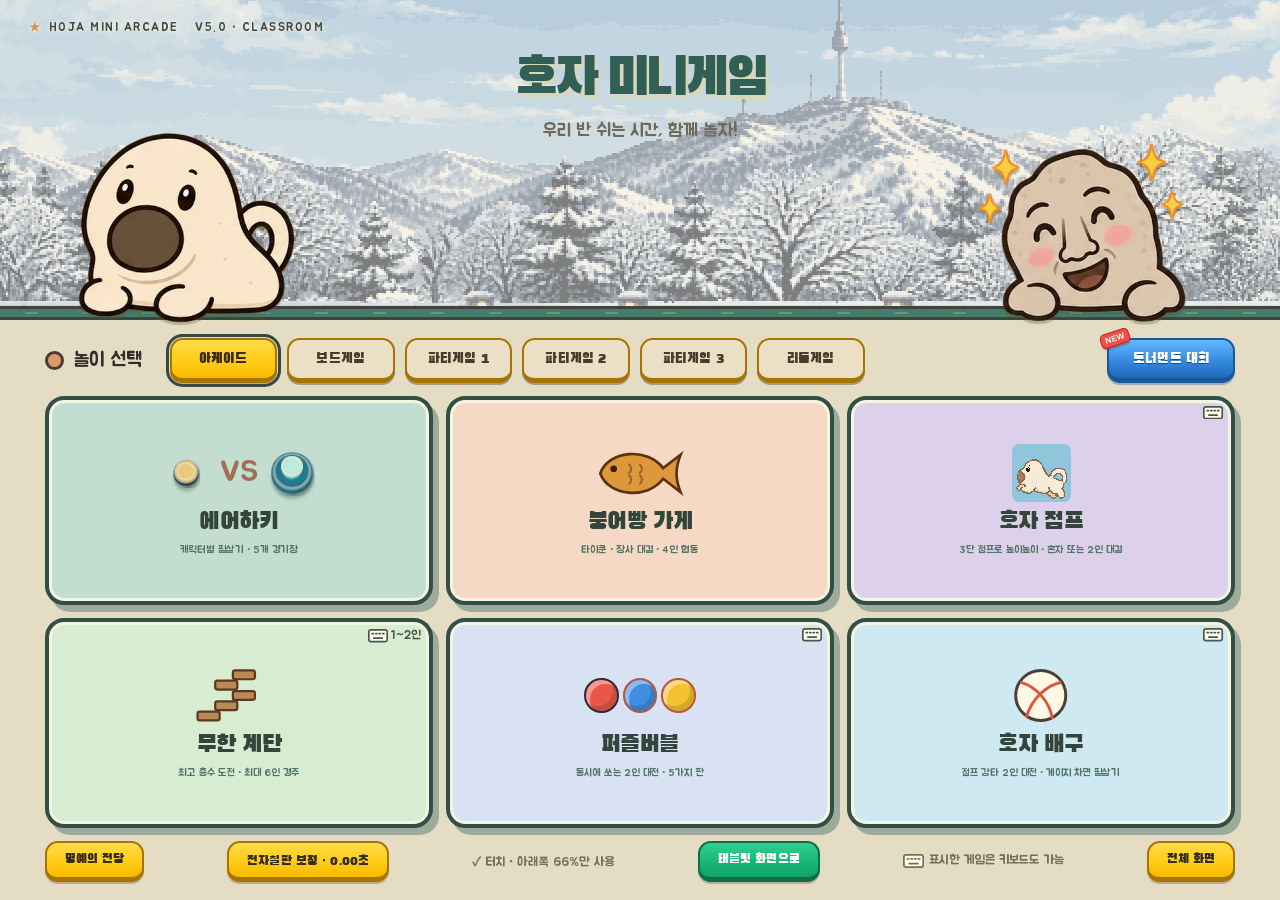
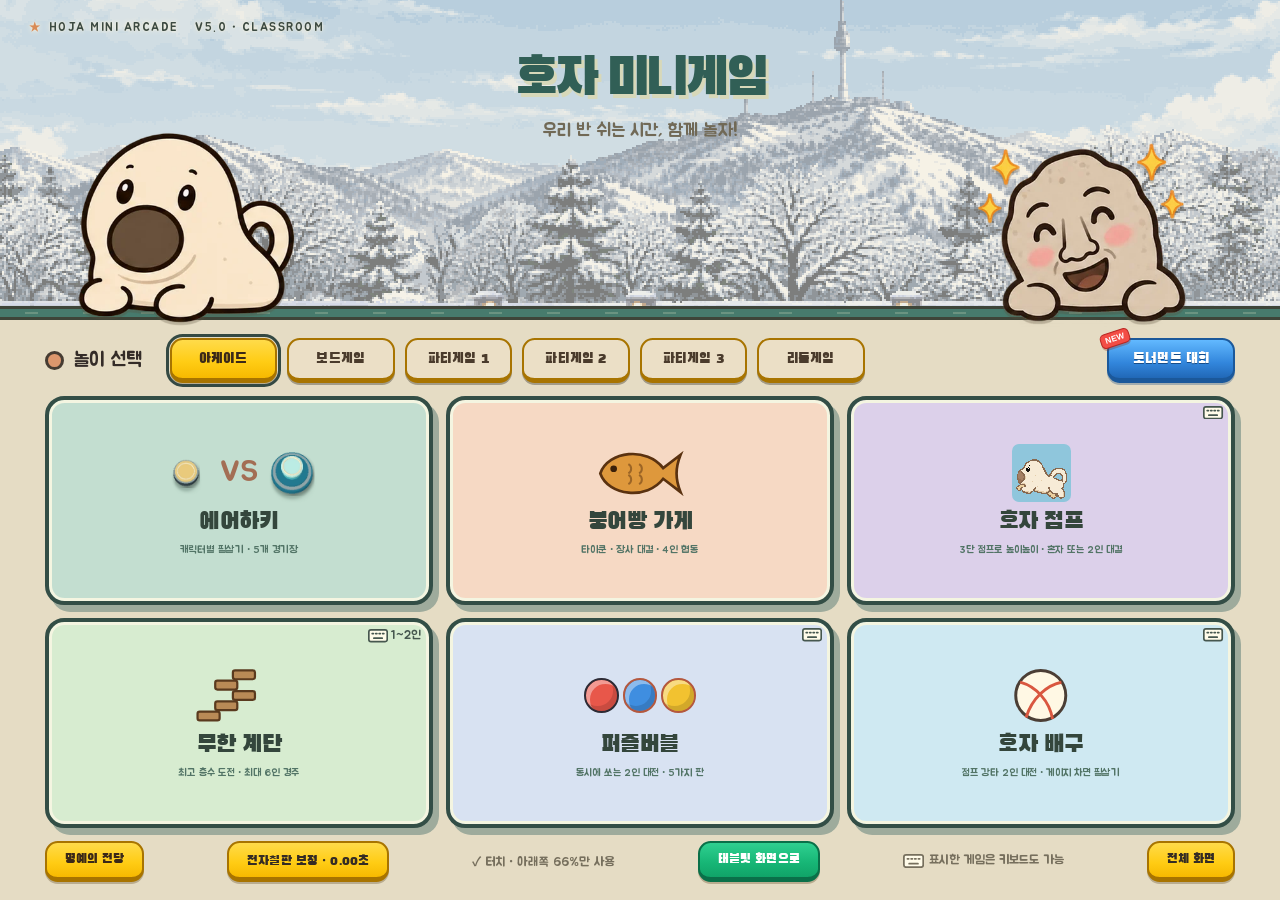
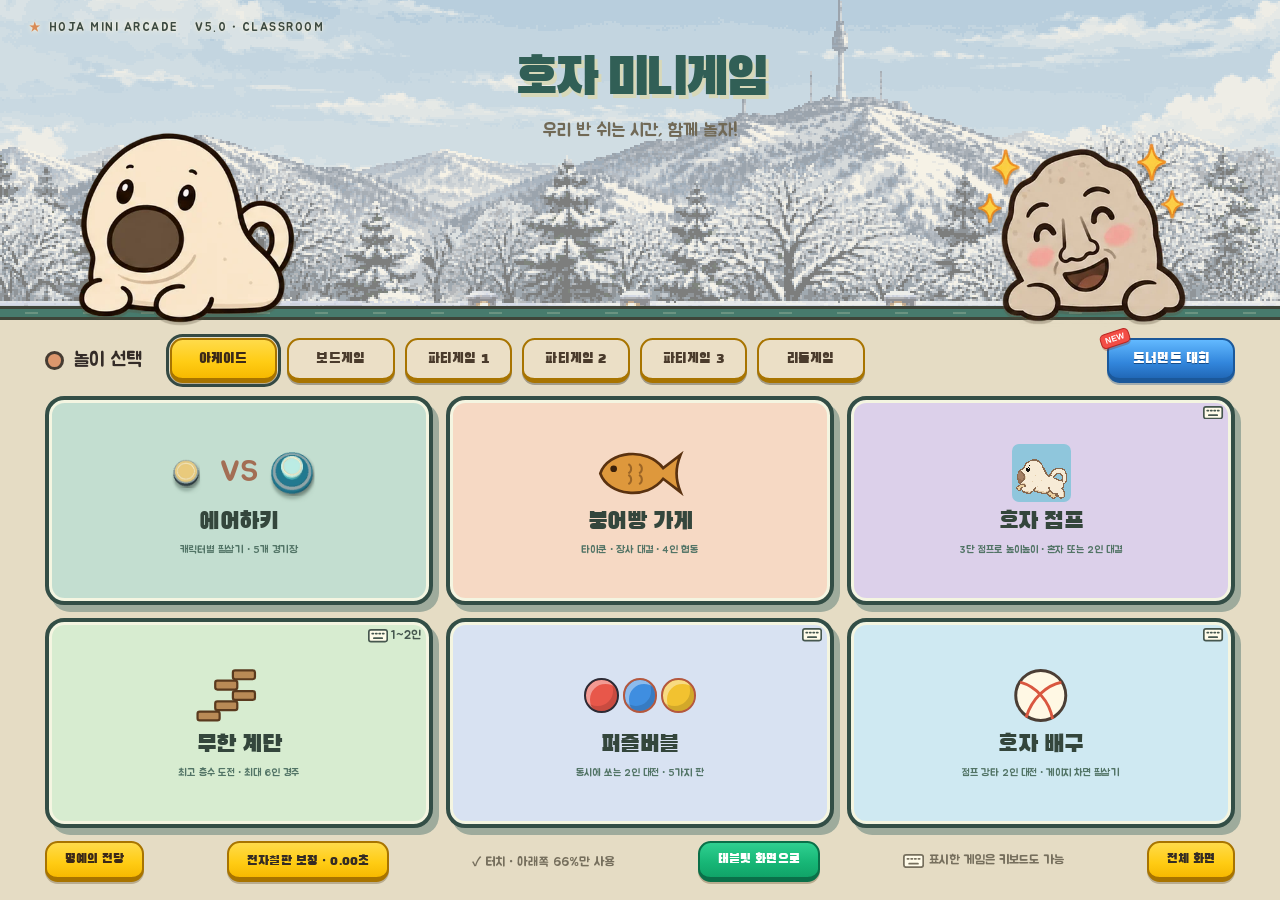
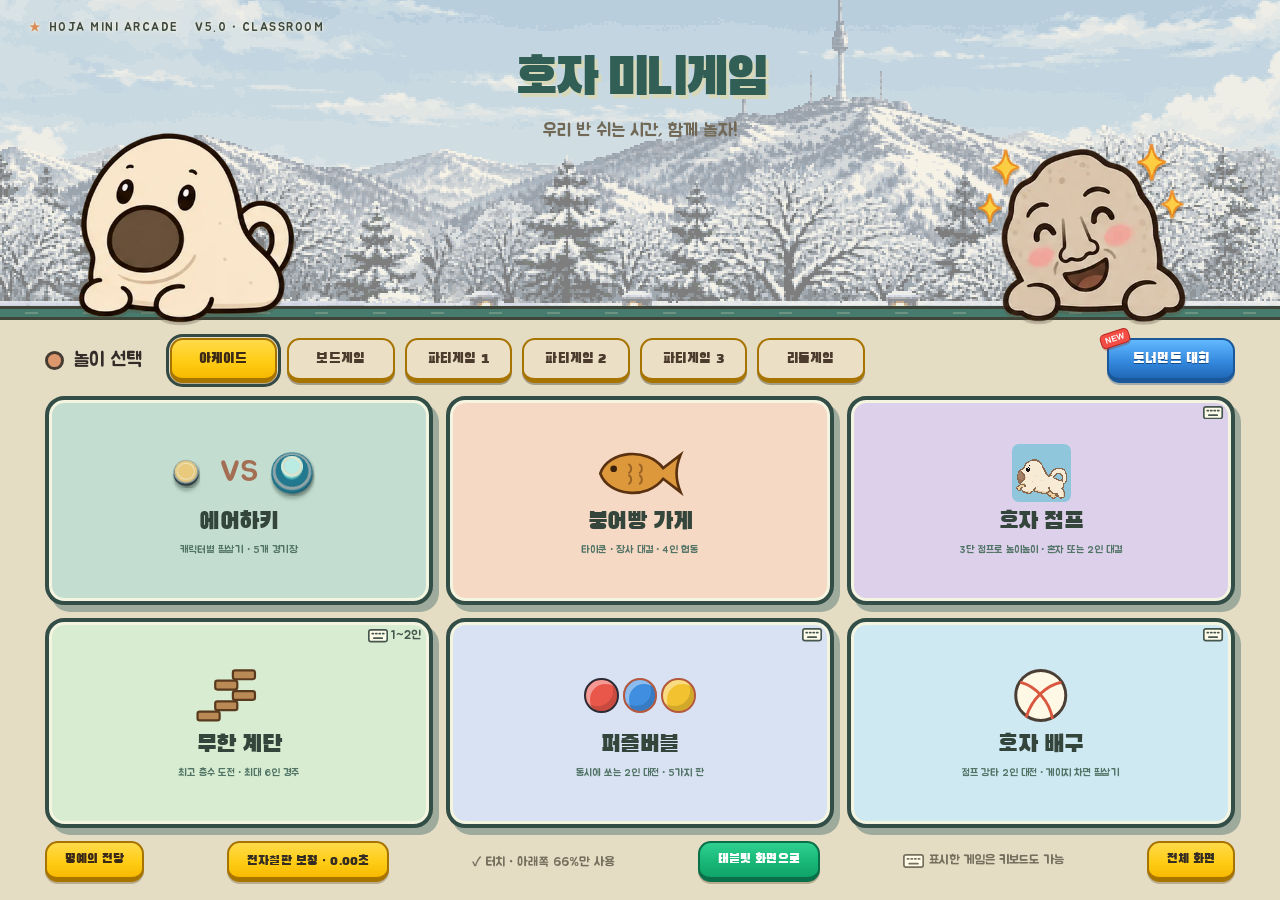
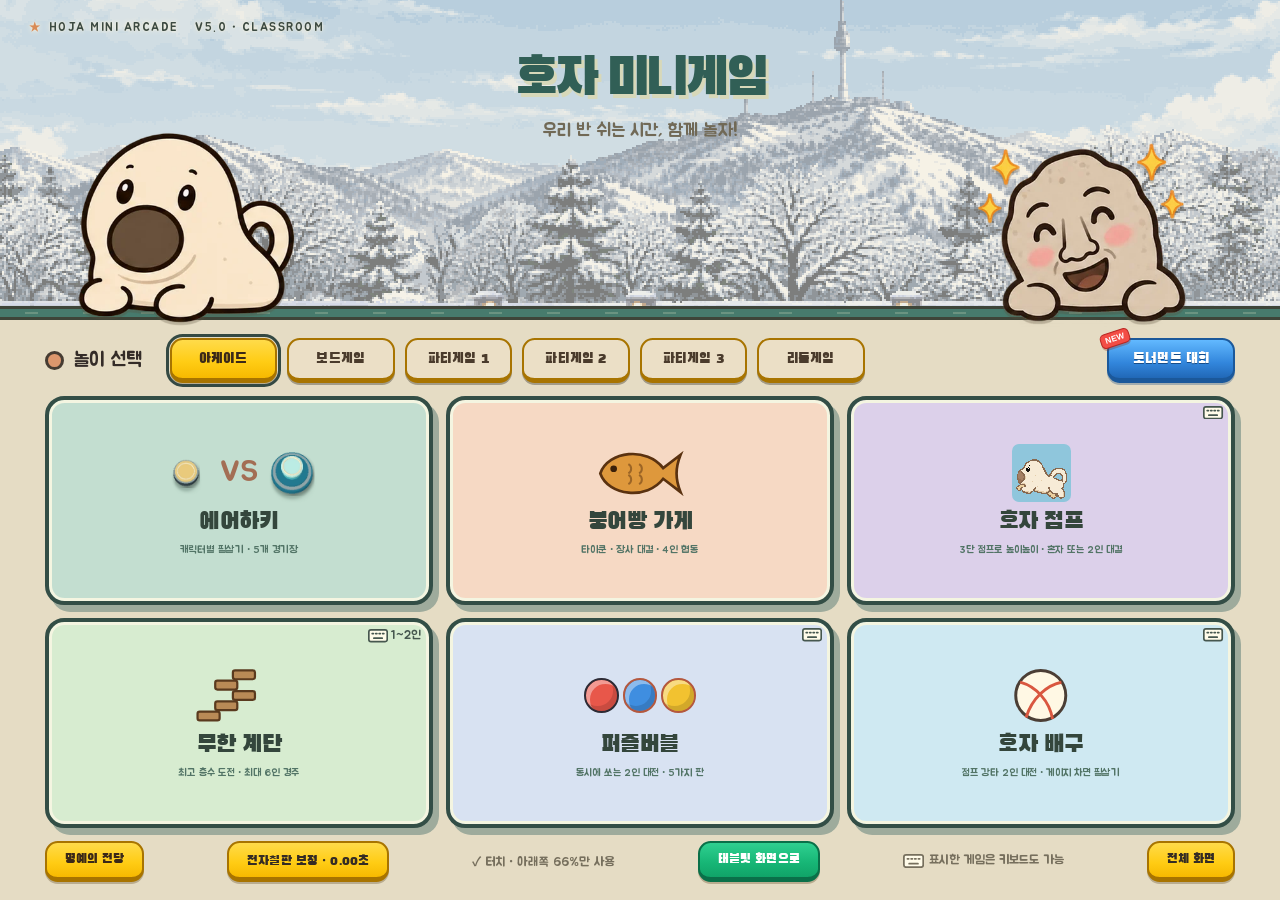
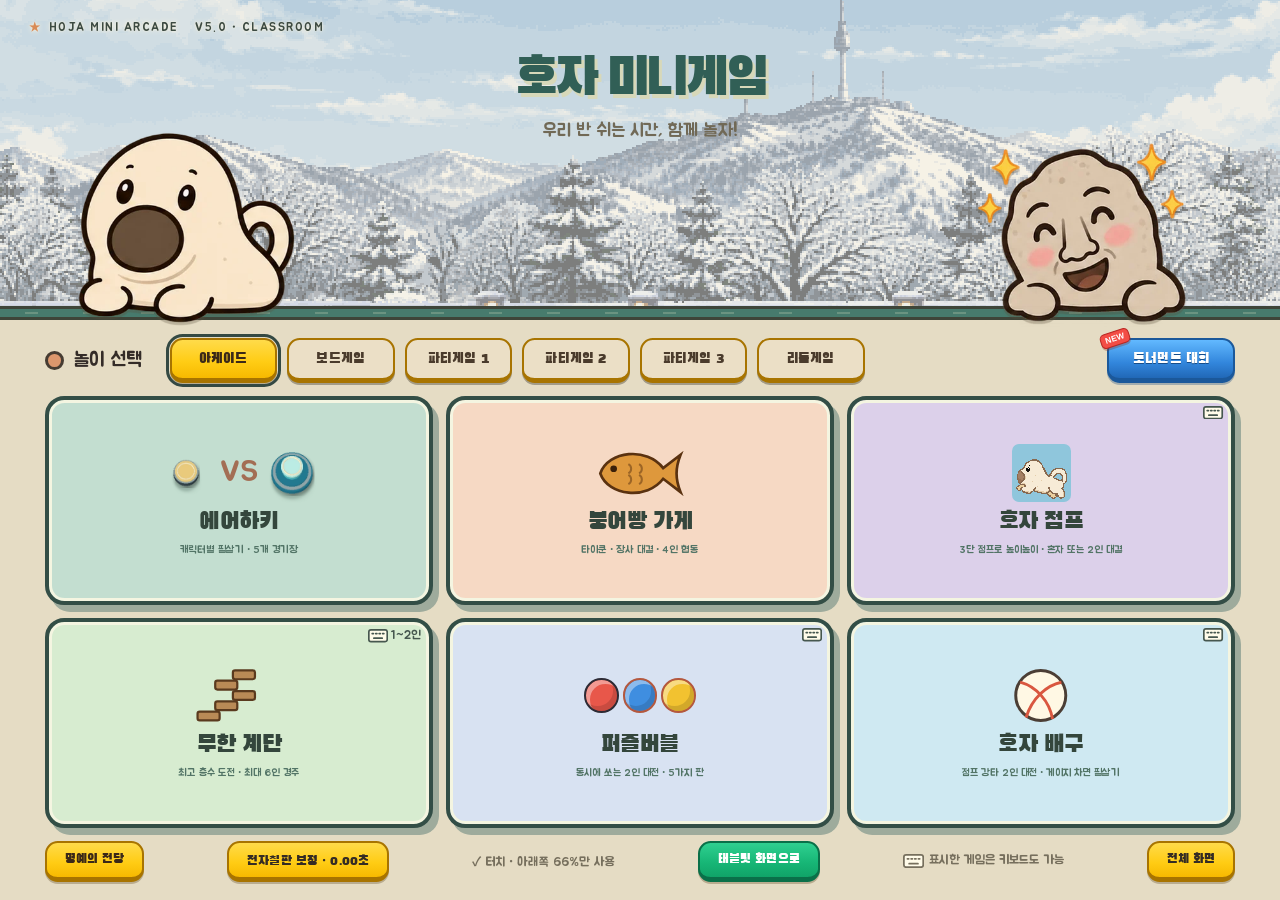
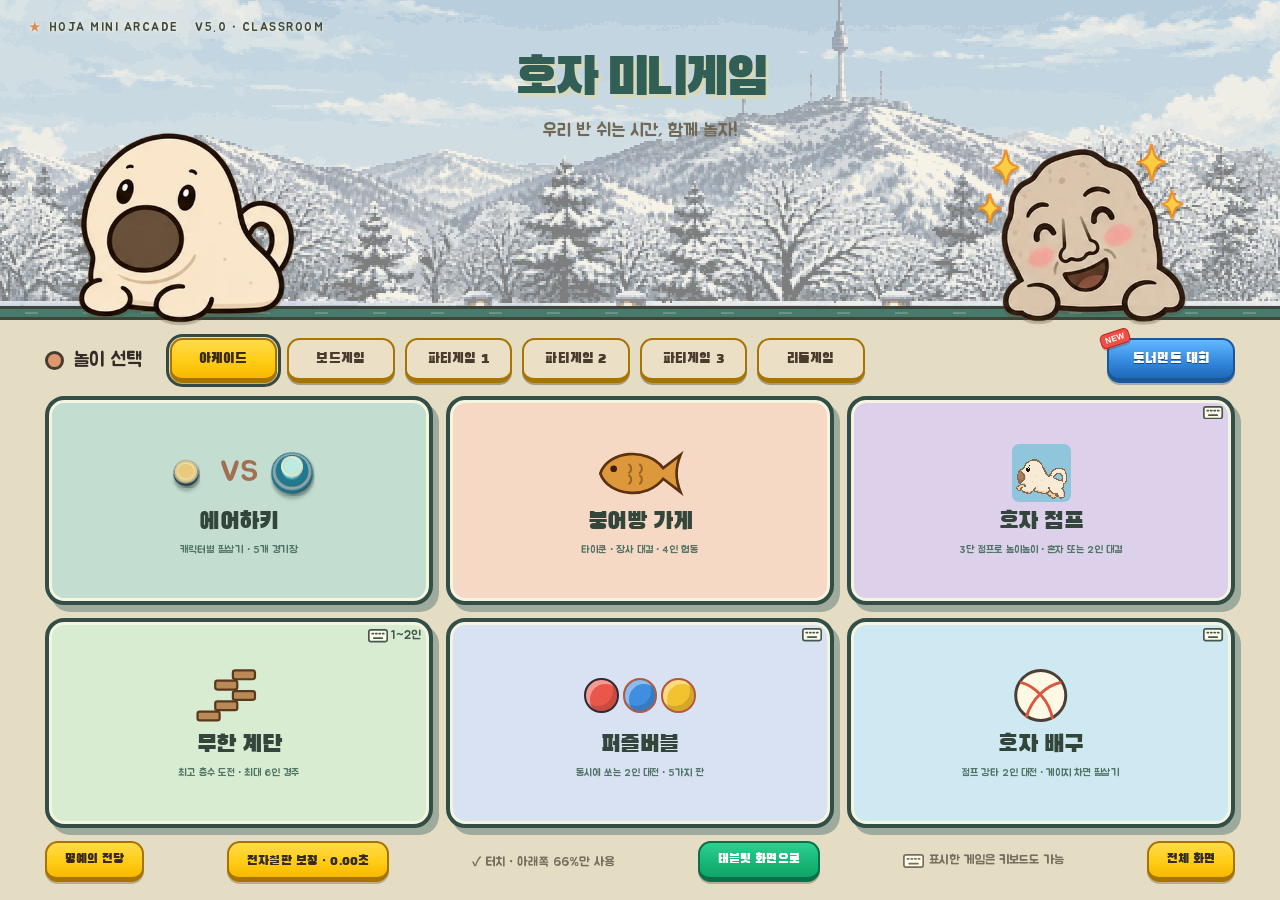
